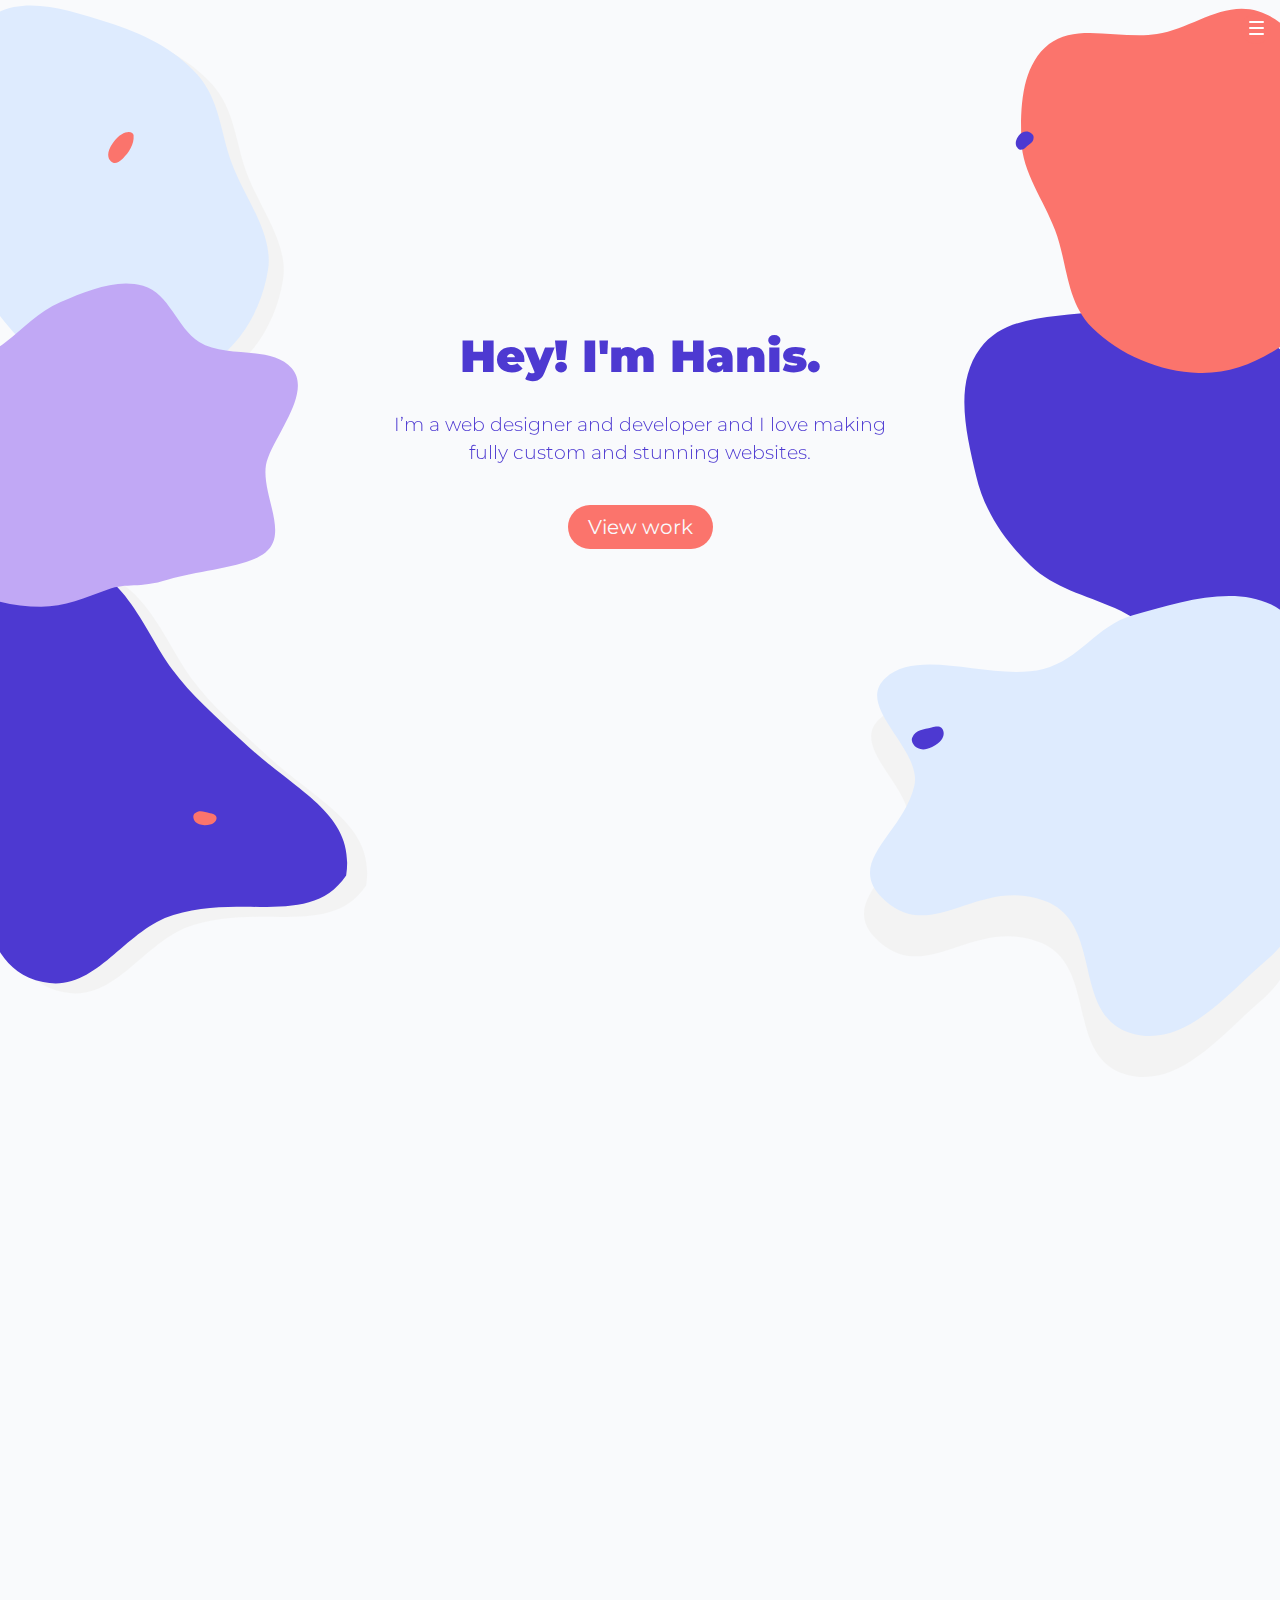
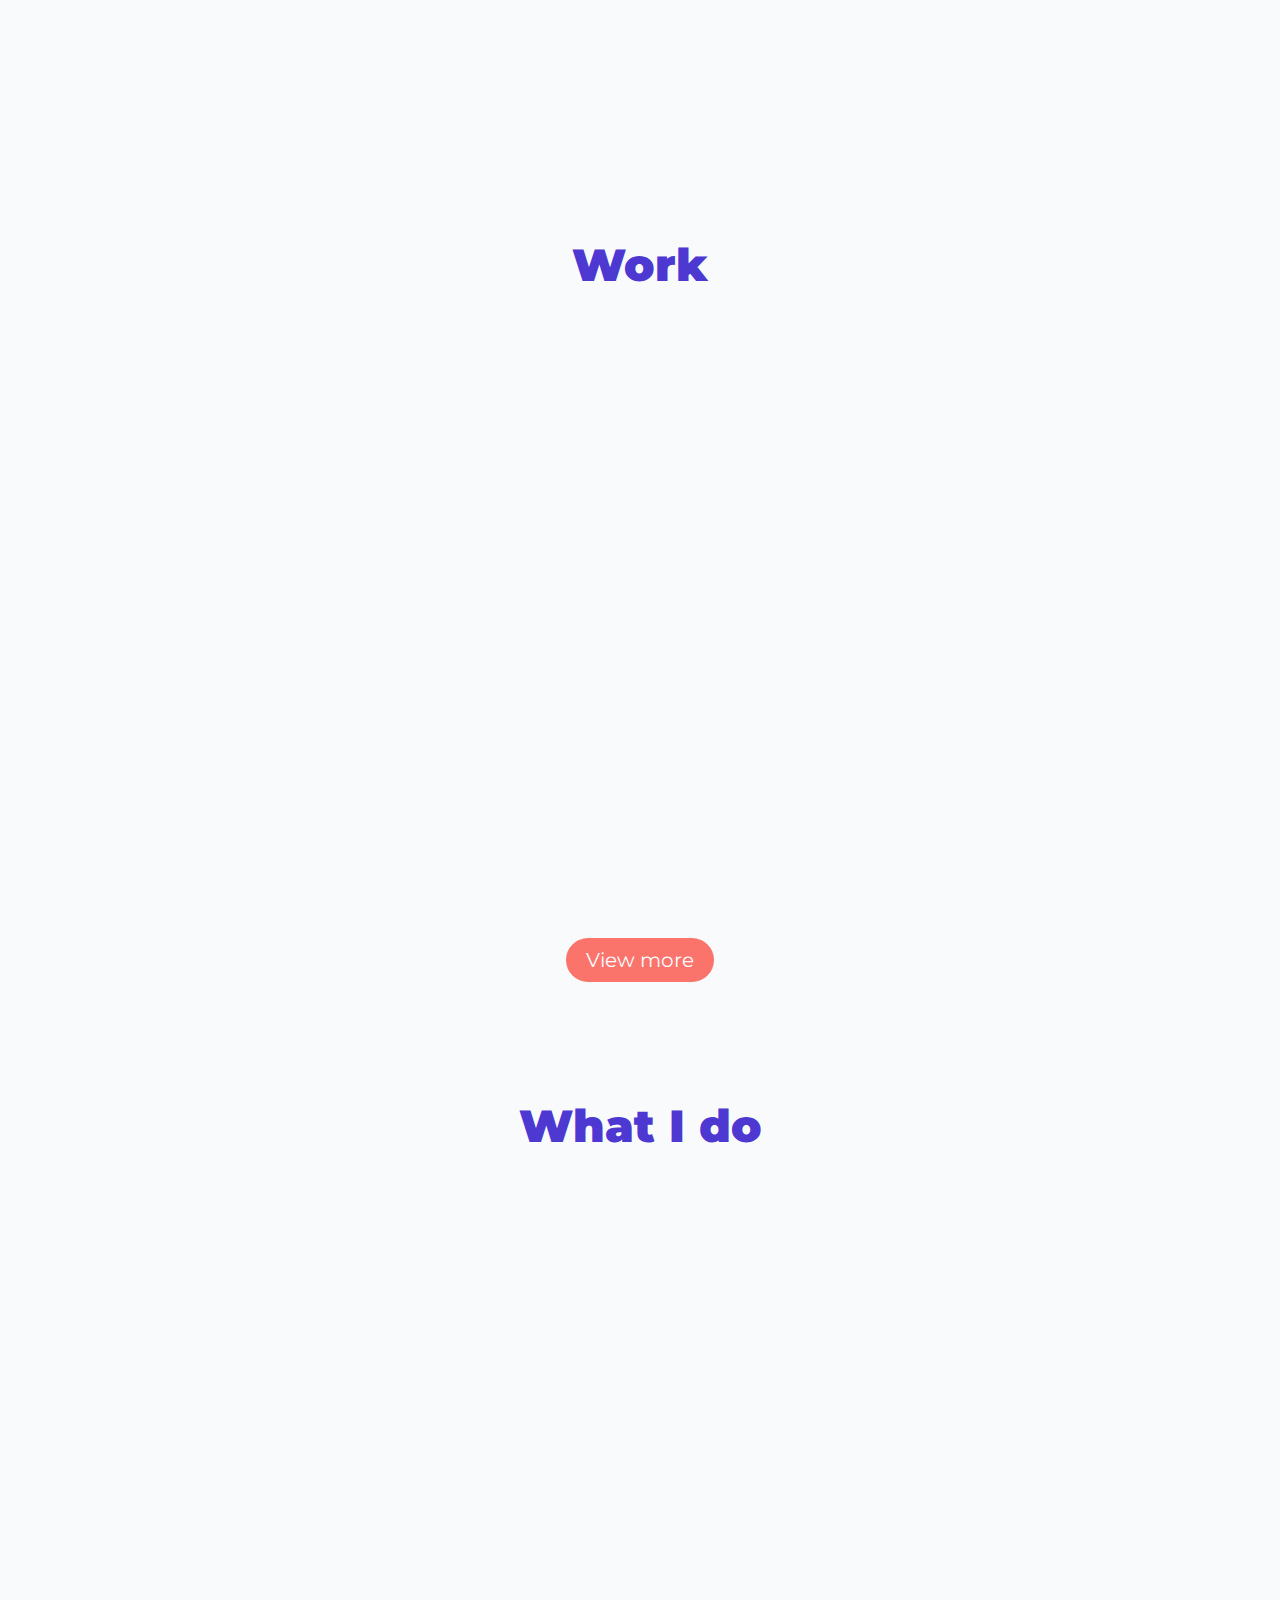
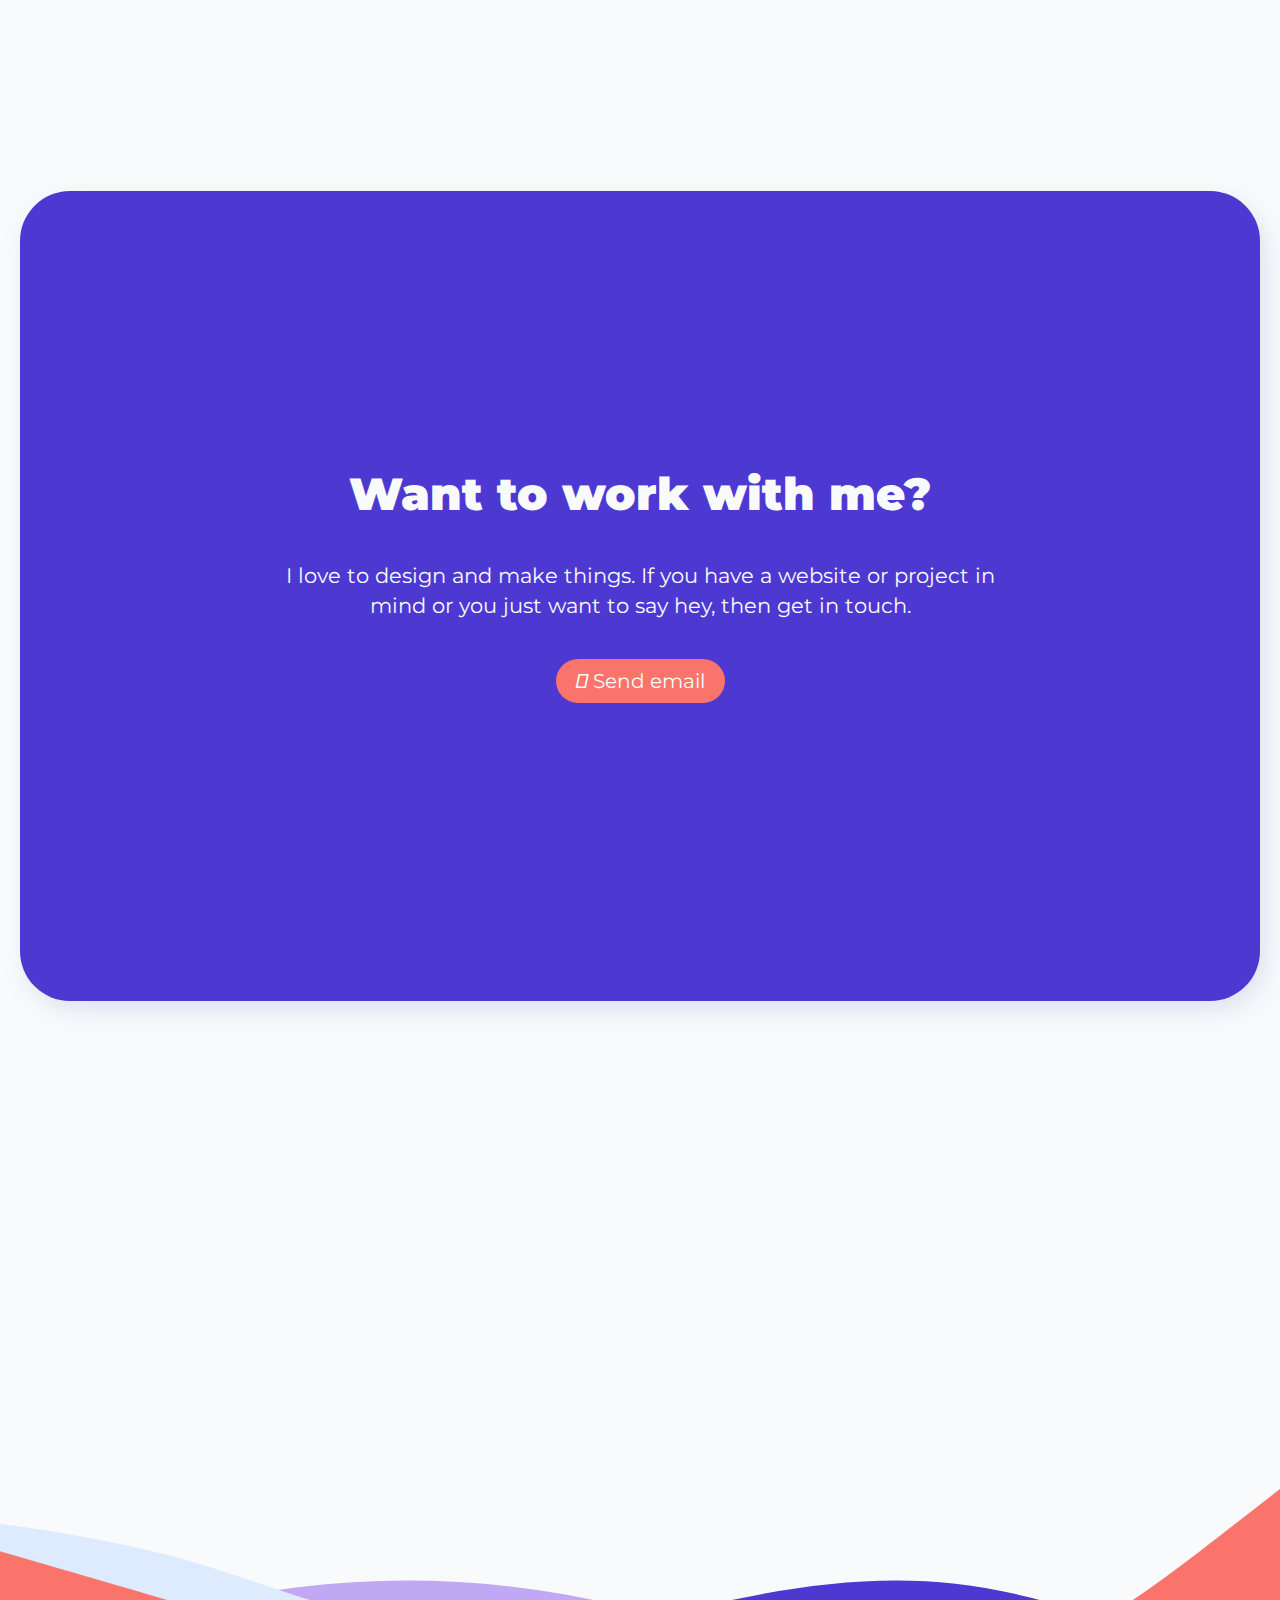
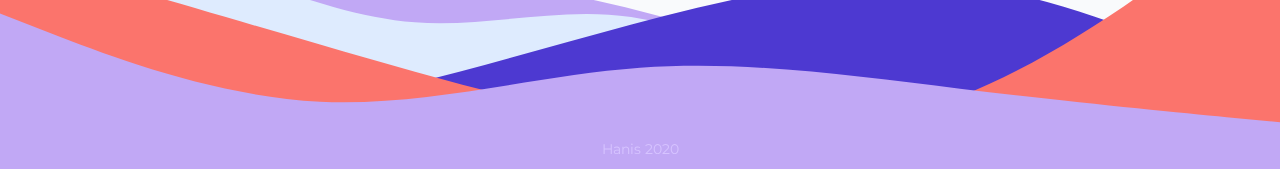
==== index.html @ 12f97862 "Adjust footer hover effects on all pages" ====
<!DOCTYPE html>
<html class="no-js" lang="en">
  <head>
    <meta charset="utf-8" />
    <title>Hanis</title>
    <meta
      name="description"
      content="Portfolio of Hanis Noor, a front-end web designer and developer"
    />
    <meta name="viewport" content="width=device-width, initial-scale=1" />

    <link rel="manifest" href="site.webmanifest" />
    <link rel="apple-touch-icon" href="icon.png" />

    <link rel="stylesheet" href="css/normalize.css" />
    <link rel="stylesheet" href="css/main.css" />
    <link href="https://unpkg.com/aos@2.3.1/dist/aos.css" rel="stylesheet" />

    <!-- Icon library to show a hamburger menu on small screens -->
    <link
      rel="stylesheet"
      href="https://cdnjs.cloudflare.com/ajax/libs/font-awesome/4.7.0/css/font-awesome.min.css"
    />

    <!-- Google Fonts -->
    <link
      href="https://fonts.googleapis.com/css2?family=Montserrat:wght@300;400;700;900&display=swap"
      rel="stylesheet"
    />

    <!--Fontawesome kits-->
    <script
      src="https://kit.fontawesome.com/4e12b69c63.js"
      crossorigin="anonymous"
    ></script>

    <meta name="theme-color" content="#fafafa" />
  </head>

  <body>
    <!--[if IE]>
      <p class="browserupgrade">
        You are using an <strong>outdated</strong> browser. Please
        <a href="https://browsehappy.com/">upgrade your browser</a> to improve
        your experience and security.
      </p>
    <![endif]-->

    <!-- HEADER - NAVIGATION -->
    <header>
      <div id="menu-container">
        <div id="menu-toggle">
          <div>
            <span id="menu-span"></span>
            <span id="menu-span"></span>
            <span id="menu-span"></span>
          </div>
        </div>
        <nav id="menu-content">
          <ul>
            <li><a href="about/">About</a></li>
            <li><a href="work/">Work</a></li>
            <li><a href="contact/">Contact</a></li>
          </ul>
        </nav>
        <div id="menu-bg"></div>
      </div>
    </header>

    <!-- MAIN - HOMEPAGE -->
    <main>
      <!-- HERO -->
      <section class="hero">
        <div class="content-wrapper">
          <h1 data-aos="fade-in" data-aos-duration="600">Hey! I'm Hanis.</h1>
          <h2 data-aos="fade-in" data-aos-delay="700" data-aos-duration="600">
            I’m a web designer and developer and I love making fully custom and
            stunning websites.
          </h2>
          <div class="button-container">
            <a
              href="#work-section"
              class="button"
              data-aos="zoom-in"
              data-aos-delay="1400"
              data-aos-duration="600"
              >View work</a
            >
          </div>
        </div>
      </section>
      <!-- SVG START -->
      <div class="parallaxfx">
        <!-- left svg -->
        <img src="img/left-top.svg" alt="" class="svg-lt" />
        <img src="img/left-bottom.svg" alt="" class="svg-lb" />
        <img src="img/left-mid.svg" alt="" class="svg-lm" />
        <!--right svg -->
        <img src="img/right-mid.svg" alt="" class="svg-rm" />
        <img src="img/right-top.svg" alt="" class="svg-rt" />
        <img src="img/right-bottom.svg" alt="" class="svg-rb" />
        <!--speck svg -->
        <img src="img/e6.svg" alt="" class="svg-e6" />
        <img src="img/e7.svg" alt="" class="svg-e7" />
        <img src="img/e9.svg" alt="" class="svg-e9" />
        <img src="img/e10.svg" alt="" class="svg-e10" />
      </div>
      <!-- SVG ENDS -->
      <!-- INITIAL CALL TO ACTION -->
      <section class="initial-call-to-action">
        <div class="wrapper-container">
          <div class="content-wrapper">
            <h2 data-aos="fade-in" data-aos-duration="700">
              A beautiful website engages a visitor and turns them into
              customers.
            </h2>
            <div
              class="cta-highlight"
              data-aos="fade-in"
              data-aos-duration="500"
              data-aos-delay="800"
            >
              <h2>
                I can build one for you.
              </h2>
            </div>
            <h2
              data-aos="fade-in"
              data-aos-duration="800"
              data-aos-delay="1800"
            >
              Continue scrolling to see what I can do.
            </h2>
          </div>
        </div>
      </section>
      <!-- WORK -->
      <section class="work" id="work-section">
        <div class="wrapper-container">
          <h1>Work</h1>
          <div class="content-wrapper">
            <a href="work/nexus-overview.html">
              <article>
                <img
                  src="img/nexus-preview.png"
                  alt="desc"
                  data-aos="fade-right"
                  data-aos-duration="1500"
                />
                <div
                  class="work-text"
                  data-aos="fade-in"
                  data-aos-duration="1500"
                >
                  <h3>Nexus</h3>
                  <span>HTML</span>
                  <span>CSS</span>
                  <p>
                    Nexus is a fictional space travel website that is coded with
                    HTML and CSS. It is fully responsive across mobile, tablet
                    and desktop devices.
                  </p>
                </div>
              </article>
            </a>
            <a href="work/rogue-pickings-overview.html">
              <article id="article-b" data-aos-delay="300">
                <img
                  src="img/rogue-pickings-preview.png"
                  alt="desc"
                  data-aos="fade-left"
                  data-aos-duration="1500"
                />
                <div
                  class="work-text"
                  data-aos="fade-in"
                  data-aos-duration="1500"
                >
                  <h3>Rogue Pickings</h3>
                  <span>HTML</span>
                  <span>CSS</span>
                  <p>
                    Rogue Pickings is a website for an imaginary food truck
                    company. It features a responsive one-page website coded
                    using HTML and CSS.
                  </p>
                </div>
              </article>
            </a>
            <a href="work/jubilee-austen-overview.html">
              <article data-aos-delay="500">
                <img
                  src="img/jubilee-austen-preview.png"
                  alt="desc"
                  data-aos="fade-right"
                  data-aos-duration="1500"
                />
                <div
                  class="work-text"
                  data-aos="fade-in"
                  data-aos-duration="1500"
                >
                  <h3>Jubilee Austen</h3>
                  <span>HTML</span>
                  <span>CSS</span>
                  <p>
                    Jubilee Austen is a portfolio for a fictional web developer.
                    HTML and CSS was used to create a static website.
                  </p>
                </div>
              </article>
            </a>
            <div class="button-container">
              <a href="work/" class="button">View more</a>
            </div>
          </div>
        </div>
      </section>

      <!-- WHAT I DO -->
      <section class="skills">
        <div class="wrapper-container">
          <h1>What I do</h1>
          <div class="content-wrapper">
            <article data-aos="fade-up" data-aos-duration="1000">
              <i class="fas fa-code"></i>
              <div class="skills-text">
                <h4>Code</h4>
                <p>
                  Whether building from ground-up or refreshing existing pages,
                  I can help write code that is lean and clean for you -
                  optimized for mobile-responsiveness, fast loading and ease of
                  use.
                </p>
              </div>
            </article>

            <article
              data-aos="fade-up"
              data-aos-anchor-placement="center-bottom"
              data-aos-duration="1500"
              data-aos-delay="200"
            >
              <i class="fas fa-paint-brush"></i>
              <div class="skills-text">
                <h4>Design</h4>
                <p>
                  I value stylish and modern designs, with focus on cohesive
                  blends of typography and content to convey the message that
                  you want to send.
                </p>
              </div>
            </article>

            <article
              data-aos="fade-up"
              data-aos-anchor-placement="center-bottom"
              data-aos-duration="1500"
              data-aos-delay="400"
            >
              <i class="fas fa-tools"></i>
              <div class="skills-text">
                <h4>Support</h4>
                <p>
                  I can also take care of the technical needs of your website,
                  be it updates, troubleshooting and maintenance, leaving you
                  time to do what you love.
                </p>
              </div>
            </article>
          </div>
        </div>
      </section>

      <!-- CALL TO ACTION-->
      <section class="call-to-action">
        <div class="rounded-square-container">
          <div class="content-wrapper">
            <h1>Want to work with me?</h1>
            <p>
              I love to design and make things. If you have a website or project
              in mind or you just want to say hey, then get in touch.
            </p>
            <div class="button-container">
              <a href="mailto:hanisno@outlook.com" class="button"
                ><i class="fas fa-envelope"></i> Send email</a
              >
            </div>
          </div>
        </div>
      </section>
    </main>

    <!-- FOOTER -->
    <footer>
      <div class="wrapper-container">
        <div class="footer-content">
          <!-- SOCIAL -->
          <div
            class="social"
            data-aos="fade-up"
            data-aos-duration="500"
            data-aos-once="true"
          >
            <div class="social-icons">
              <a href="https://twitter.com/hanisno" target="_blank">
                <p><i class="fab fa-twitter"></i></p>
              </a>
              <a href="https://github.com/hanisno" target="_blank">
                <p><i class="fab fa-github"></i></p>
              </a>
              <a href="https://www.linkedin.com/in/hanisno/" target="_blank">
                <p><i class="fab fa-linkedin-in"></i></p>
              </a>
            </div>
            <!--social icons div ends -->
          </div>
          <!-- NAVIGATION -->
          <nav
            class="footer-navigation"
            data-aos="fade-up"
            data-aos-duration="500"
            data-aos-delay="500"
            data-aos-once="true"
          >
            <ul>
              <li><a href="about/">About</a></li>
              <li><a href="work/">Work</a></li>
              <li><a href="contact/">Contact</a></li>
            </ul>
          </nav>
          <!-- nav div ends -->
        </div>
        <!-- footer content div ends -->
      </div>
      <!-- content wrapper div ends -->
    </footer>

    <!-- LASTLY -->
    <div
      class="lastly"
      data-aos="slide-up"
      data-aos-duration="1200"
      data-aos-once="true"
    >
      <p><a href="/">Hanis</a> 2020</p>
      <img src="img/waves-footer.svg" alt="" />
    </div>

    <!-- SCRIPTS -->
    <script src="js/vendor/modernizr-3.8.0.min.js"></script>
    <script src="https://unpkg.com/aos@2.3.1/dist/aos.js"></script>
    <script>
      AOS.init();
    </script>
    <script
      src="https://code.jquery.com/jquery-3.4.1.min.js"
      integrity="sha256-CSXorXvZcTkaix6Yvo6HppcZGetbYMGWSFlBw8HfCJo="
      crossorigin="anonymous"
    ></script>
    <script>
      window.jQuery ||
        document.write(
          '<script src="js/vendor/jquery-3.4.1.min.js"><\/script>'
        );
    </script>
    <script src="js/main.js"></script>
    <script src="js/plugins.js"></script>
  </body>
</html>
---- css/main.css ----
/*! HTML5 Boilerplate v7.3.0 | MIT License | https://html5boilerplate.com/ */

/* main.css 2.0.0 | MIT License | https://github.com/h5bp/main.css#readme */
/*
 * What follows is the result of much research on cross-browser styling.
 * Credit left inline and big thanks to Nicolas Gallagher, Jonathan Neal,
 * Kroc Camen, and the H5BP dev community and team.
 */

/*
 * Remove text-shadow in selection highlight:
 * https://twitter.com/miketaylr/status/12228805301
 *
 * Vendor-prefixed and regular ::selection selectors cannot be combined:
 * https://stackoverflow.com/a/16982510/7133471
 *
 * Customize the background color to match your design.
 */

::-moz-selection {
  background: #deebfe;
  text-shadow: none;
}

::selection {
  background: #deebfe;
  text-shadow: none;
}

/*
 * A better looking default horizontal rule
 */

hr {
  display: block;
  height: 1px;
  border: 0;
  border-top: 1px solid #ccc;
  margin: 1em 0;
  padding: 0;
}

/*
 * Remove the gap between audio, canvas, iframes,
 * images, videos and the bottom of their containers:
 * https://github.com/h5bp/html5-boilerplate/issues/440
 */

audio,
canvas,
iframe,
img,
svg,
video {
  vertical-align: middle;
}

/*
 * Remove default fieldset styles.
 */

fieldset {
  border: 0;
  margin: 0;
  padding: 0;
}

/*
 * Allow only vertical resizing of textareas.
 */

textarea {
  resize: vertical;
}

/* ==========================================================================
   Browser Upgrade Prompt
   ========================================================================== */

.browserupgrade {
  margin: 0.2em 0;
  background: #ccc;
  color: #000;
  padding: 0.2em 0;
}

/* ==========================================================================
   													DEFAULT/MOBILE STYLES
   ========================================================================== */
/* === General Styles === */
html {
  font-size: 14px;
  margin: 0 auto;
}

body {
  font-family: "Montserrat", sans-serif;
  font-size: 1em;
  background-color: #f9fafc;
  color: #4d39d1;
  width: 100%;
  margin: 0 auto;
  padding: 0;
}

main {
  display: block;
  overflow: hidden;
  position: relative;
}

a {
  text-decoration: none;
  color: #4d39d1;
  transition: all 0.3s;
}

p {
  font-size: 1em;
  font-weight: 400;
  line-height: 1.4em;
  transition: all 0.3s;
}

h1 {
  font-size: 2.5em;
  font-weight: 900;
  margin: 0 auto;
  padding: 0 0 10px 0;
}

h2 {
  font-size: 1.333em;
  font-weight: 300;
  margin: 0 auto;
  padding: 0;
  line-height: 1.5em;
}

h3 {
  font-size: 1.5em;
  font-weight: 700;
  margin: 0.7em auto;
  padding: 0;
}

h4 {
  font-size: 1.4em;
  font-weight: 700;
  margin: 0.7em auto;
  padding: 0;
}

section {
  margin: 60px auto;
}

img {
  width: 100%;
  height: auto;
}

.button {
  background-color: #fb746c;
  border-radius: 50px;
  text-align: center;
  text-decoration: none;
  font-size: 1.4em;
  font-weight: 400;
  color: #f9fafc;
  padding: 10px 20px;
  /*line-height: 65px;*/
}

.rounded-square-container {
  display: flex;
  justify-content: center;
  align-items: center;
  text-align: center;
  min-height: 90vh;
  margin: 0 auto;
  border-radius: 50px;
  box-shadow: 6px 9px 23px 0px rgba(117, 138, 180, 0.2);
  -webkit-box-shadow: 6px 9px 23px 0px rgba(117, 138, 180, 0.2);
  -moz-box-shadow: 6px 9px 23px 0px rgba(117, 138, 180, 0.2);
}
/* === AOS Custom Animaton ==*/

[data-aos="my-easing"] {
  transform: translateX(-100%);
  transition: all 0.5s;
  transition-timing-function: cubic-bezier(0.2, 3, 0.4, 2);
  transition-property: transform;
}
[data-aos="my-easing"].aos-animate {
  transform: translateX(0);
}
/* === Header - Footer === */
/* Menu */
#menu-content {
  visibility: hidden;
  position: fixed;
  display: flex;
  justify-content: center;
  align-items: center;
  color: #fff;
  top: 0;
  right: 0;
  text-align: center;
  font-size: 2.3em;
  font-weight: 700;
  text-transform: uppercase;
}

.open #menu-content {
  top: 97px;
  width: 100%;
  visibility: visible;
  z-index: 1001;
}

#menu-content ul {
  padding: 0;
}

#menu-content ul li a {
  color: #fff;
}

#menu-content ul li {
  opacity: 0;
  transform: translateX(50px);
  overflow: hidden;
}

.open #menu-content ul li {
  opacity: 1;
  transform: translateX(0);
  transition: all 0.5s;
  transition-timing-function: cubic-bezier(0.2, 3, 0.4, 1);
  transition-delay: 0.27s;
}

.open #menu-content ul li:nth-child(2) {
  transition-delay: 0.37s;
}

.open #menu-content ul li:nth-child(3) {
  transition-delay: 0.47s;
}

.open #menu-content ul li:nth-child(4) {
  transition-delay: 0.57s;
}

#menu-bg {
  content: "";
  height: 30px;
  width: 30px;
  border-radius: 50%;
  background-color: #fb746c;
  position: fixed;
  top: 14px;
  right: 9px;
  -webkit-transition: all 0.3s ease-out;
  transition: all 0.3s ease-out;
  -webkit-transform: scale(1);
  transform: scale(1);
  overflow: hidden;
  z-index: 1000;
}

.open #menu-bg {
  transform: scale(50, 35);
  transition: all 1s ease-out;
}

#menu-toggle {
  display: block;
  position: fixed;
  right: 16.5px;
  top: 19px;
  width: 15px;
  height: 20px;
  cursor: pointer;
  z-index: 1002;
  -webkit-tap-highlight-color: rgba(0, 0, 0, 0);
}

#menu-toggle div {
  position: relative;
  display: flex;
  flex-direction: column;
}

#menu-span {
  height: 2px;
  width: 100%;
  padding: 0;
  background: #fff;
  zoom: 1;
  -webkit-transition: 0.35s ease-in-out;
  transition: 0.35s ease-in-out;
  margin: 2px 0;
  line-height: unset;
}

#menu-span :nth-child(1) {
  top: 0;
}

#menu-span :nth-child(2) {
  top: 8px;
}
#menu-span :nth-child(3) {
  top: 16px;
}

.open #menu-span:nth-child(1) {
  transform: translateY(8px) rotate(135deg) scaleX(1.5);
  height: 4px;
}

.open #menu-span:nth-child(2) {
  width: 0;
}

.open #menu-span:nth-child(3) {
  transform: translateY(-6px) rotate(45deg) scaleX(1.5);
  height: 4px;
}

/*Nav menu links*/
ul {
  list-style: none;
  padding: 0.5em 0 0 0;
  margin: 0 auto;
  text-align: center;
}

ul li {
  padding: 18px;
}

ul li a {
  text-decoration: none;
  text-align: center;
  color: #4d39d1;
}

/*Footer*/
footer {
  display: flex;
  justify-content: center;
  align-items: center;
  flex-flow: column wrap;
}

.social {
  display: flex;
  flex-flow: row nowrap;
  justify-content: space-around;
  margin-top: 0.5em;
}

.social-icons {
  display: flex;
}

.social-icons p {
  display: flex;
  justify-content: center;
  align-items: center;
  background-color: #deebfe;
  border-radius: 50%;
  width: 40px;
  height: 40px;
}

.social-icons a {
  color: #4d39d1;
  margin: 0 1em 1em 1em;
}

/* === Lastly === */
.lastly {
  position: relative;
}

.lastly p {
  position: absolute;
  text-align: center;
  width: 100%;
  bottom: -5px;
  color: #d6c3ff;
}

.lastly a {
  color: #d6c3ff;
}

/* == SVG ==*/
.svg-lt,
.svg-lm,
.svg-lb,
.svg-rt,
.svg-rm,
.svg-rb {
  position: absolute;
  /*z-index: -10;*/
  width: 124%;
}

.svg-lt {
  left: -85vw;
  top: -8vh;
  right: auto;
  bottom: auto;
  filter: drop-shadow(15px 10px 0px #f3f3f3);
}

.svg-lm {
  left: -92vw;
  top: 18vh;
  right: auto;
  bottom: auto;
}

.svg-lb {
  left: -92vw;
  top: 44.8vh;
  right: auto;
  bottom: auto;
  filter: drop-shadow(20px 10px 0px #f3f3f3);
}

.svg-rt {
  left: auto;
  top: 2vh;
  right: -86vw;
  bottom: auto;
}

.svg-rm {
  left: auto;
  top: 28.3vh;
  right: -98vw;
  bottom: auto;
}

.svg-rb {
  left: auto;
  top: 55vh;
  right: -102.5vw;
  bottom: auto;
  filter: drop-shadow(-6px 41px 0px #f3f3f3);
}

.svg-e6,
.svg-e7,
.svg-e9,
.svg-e10,
.svg-waves {
  position: absolute;
  /*z-index: -9;*/
}

.svg-e6 {
  left: 2vw;
  top: 13vh;
  right: auto;
  bottom: auto;
  max-width: 3%;
}

.svg-e7 {
  right: 10vw;
  top: 70.8vh;
  left: auto;
  bottom: auto;
  max-width: 3%;
}

.svg-e9 {
  left: 15%;
  top: 81vh;
  right: auto;
  bottom: auto;
  max-width: 2%;
}

.svg-e10 {
  right: 7vw;
  top: 20vh;
  left: auto;
  bottom: auto;
  max-width: 2%;
}

/* === Hero === */
.hero {
  display: flex;
  justify-content: center;
  flex-flow: column wrap;
  align-items: center;
  text-align: center;
  min-height: 100vh;
  overflow: hidden;
  position: relative;
  padding: 0 10%;
  margin: 0 auto;
  background: url(../img/bg-topography.svg) repeat center;
}

.hero .content-wrapper {
  z-index: 1;
}

.hero h2 {
  padding: 1em 0;
}
/* === Initial Call To Action === */
.initial-call-to-action {
  display: flex;
  justify-content: center;
  align-items: center;
  text-align: center;
  height: 80vh;
  overflow: hidden;
  padding: 80px 0 20px 0;
}

.initial-call-to-action .content-wrapper {
  background-color: #f9fafc;
  border-radius: 50px;
  padding: 40px 30px;
}

.cta-highlight {
  background-color: #deebfe;
  display: inline-block;
  margin: 1.5em 0;
  padding: 6px 20px;
  border-radius: 50px;
}

.cta-highlight h2 {
  font-weight: 700;
}

/* === Work === */
.work {
  /*display: flex;
  justify-content: center;
  align-items: center;*/
  text-align: center;
  min-height: 50vh;
}

article {
  border-radius: 30px;
  padding: 40px 20px 10px 20px;
}

span {
  background-color: #deebfe;
  border-radius: 50px;
  text-transform: uppercase;
  padding: 6px 20px;
  margin: 0 auto;
  line-height: 2.5em;
}

/* === Skills === */
.skills {
  display: flex;
  justify-content: center;
  align-items: center;
  min-height: 50vh;
  text-align: center;
  padding: 70px 0;
}

.skills .content-wrapper {
  padding-top: 40px;
}

.skills article {
  background-color: #ffffff;
  padding: 40px 30px;
  margin: 40px;
  max-width: 300px;
  box-shadow: 6px 9px 23px 0px rgba(117, 138, 180, 0.1);
  -webkit-box-shadow: 6px 9px 23px 0px rgba(117, 138, 180, 0.1);
  -moz-box-shadow: 6px 9px 23px 0px rgba(117, 138, 180, 0.1);
}

.skills article i {
  font-size: 6em;
  padding: 10px;
}

.skills-text {
  padding-top: 15px;
}

/* === Call to action === */
.call-to-action {
  padding: 0 20px;
}

.call-to-action .rounded-square-container {
  background-color: #4d39d1;
  color: #f9fafc;
}

.call-to-action .content-wrapper {
  padding: 0 45px;
}

.call-to-action p {
  font-size: 1.2em;
  padding-bottom: 20px;
}

.call-to-action a {
  color: ;
  text-decoration: none;
}

.call-to-action h1 {
  padding-bottom: 20px;
}

/* === About === */
.about {
  padding: 0 20px;
}

.about .rounded-square-container,
.contact .rounded-square-container {
  min-height: 1vh;
  padding: 50px 30px;
  background-color: #ffffff;
  color: #4d39d1;
}

.about-text {
  text-align: left;
  padding: 1em 0;
}

.about-text a {
  font-weight: 700;
}

.about img {
  border-radius: 30px;
}

.image-container,
.work-overview img {
  overflow: hidden;
  display: flex;
  justify-content: center;
  align-items: center;
}

/* === Contact === */
.contact {
  padding: 0 20px;
  min-height: 100vh;
  display: flex;
  align-items: center;
  justify-content: center;
  margin: 0 auto;
}

.contact .content-wrapper {
  display: flex;
  flex-flow: column;
}

.info-sub {
  margin: 1em 0 0 0;
}

.contact a {
  font-size: 1.2em;
}

/* === Work overview === */
.work-overview {
  padding: 0 20px;
  text-align: center;
}

.work-overview img {
  /*width: 80%;*/
  max-width: 83vh;
  margin: 0 auto;
}

.button-container {
  margin: 30px 0;
  transition: all 0.5s;
  transition-timing-function: cubic-bezier(0.2, 3, 0.4, 1);
}

.work-overview-text {
  /*max-width: 90%;*/
  background-color: #ffffff;
  border-radius: 50px;
  padding: 30px;
  margin: 30px auto;
  box-shadow: 6px 9px 23px 0px rgba(117, 138, 180, 0.2);
  -webkit-box-shadow: 6px 9px 23px 0px rgba(117, 138, 180, 0.2);
  -moz-box-shadow: 6px 9px 23px 0px rgba(117, 138, 180, 0.2);
}

.work-overview p {
  padding: 0 22px;
}

#button-full-width {
  display: block;
  width: 80%;
  line-height: 0;
  font-size: 1.3em;
  font-weight: 700;
  margin: 0 auto;
  padding: 20px;
}

.pagination {
  display: flex;
  flex-flow: row nowrap;
  justify-content: space-between;
  align-items: stretch;
  padding: 0 4%;
}

.pagination > .button {
  background-color: #deebfe;
  color: #4d39d1;
  text-transform: uppercase;
  font-size: 1em;
}

/* === Work overview image slides === */
.image-slides-buttons {
  margin-top: 18px;
}

.image-slides-buttons > .next,
.image-slides-buttons > .prev {
  background-color: #deebfe;
  border-radius: 50px;
  font-size: 1em;
  font-weight: 400;
  color: #4d39d1;
  padding: 9px 15px;
  margin: 0 10px;
}

.image-slides-inner img {
  display: none;
}

.image-slides-inner img.active {
  display: inline-block;
}
/* ==========================================================================
   Helper classes
   ========================================================================== */

/*
 * Hide visually and from screen readers
 */

.hidden {
  display: none !important;
}

/*
* Hide only visually, but have it available for screen readers:
* https://snook.ca/archives/html_and_css/hiding-content-for-accessibility
*
* 1. For long content, line feeds are not interpreted as spaces and small width
*    causes content to wrap 1 word per line:
*    https://medium.com/@jessebeach/beware-smushed-off-screen-accessible-text-5952a4c2cbfe
*/

.sr-only {
  border: 0;
  clip: rect(0, 0, 0, 0);
  height: 1px;
  margin: -1px;
  overflow: hidden;
  padding: 0;
  position: absolute;
  white-space: nowrap;
  width: 1px;
  /* 1 */
}

/*
* Extends the .sr-only class to allow the element
* to be focusable when navigated to via the keyboard:
* https://www.drupal.org/node/897638
*/

.sr-only.focusable:active,
.sr-only.focusable:focus {
  clip: auto;
  height: auto;
  margin: 0;
  overflow: visible;
  position: static;
  white-space: inherit;
  width: auto;
}

/*
* Hide visually and from screen readers, but maintain layout
*/

.invisible {
  visibility: hidden;
}

/*
* Clearfix: contain floats
*
* For modern browsers
* 1. The space content is one way to avoid an Opera bug when the
*    `contenteditable` attribute is included anywhere else in the document.
*    Otherwise it causes space to appear at the top and bottom of elements
*    that receive the `clearfix` class.
* 2. The use of `table` rather than `block` is only necessary if using
*    `:before` to contain the top-margins of child elements.
*/

.clearfix:before,
.clearfix:after {
  content: " ";
  /* 1 */
  display: table;
  /* 2 */
}

.clearfix:after {
  clear: both;
}

/* ==========================================================================
   Media Queries for Responsive Design.
   These override the primary ('mobile first') styles.
   ========================================================================== */
/* ==========================================================================
	   														TABLET STYLES
========================================================================== */
@media only screen and (min-width: 600px) {
  h1 {
    font-size: 3.2em;
  }

  /*------------------ svg stuff*/
  .hero {
    padding: 0 30%;
  }

  .hero .content-wrapper {
    position: relative;
    overflow: hidden;
  }

  /*-------------------------hover stuff*/
  /*-------------------------geenral link hover stuff*/
  .footer-navigation a:hover,
  .contact > .rounded-square-container > .content-wrapper .info-sub > a:hover,
  .lastly a:hover {
    color: #fb746c;
  }

  .call-to-action a:hover {
    color: #deebfe;
  }

  /*------------------------- button hover stuff*/
  .button-container:hover {
    transform: scale(1.05, 1.05);
  }

  .button:hover {
    box-shadow: 6px 6px 14px 0px rgba(216, 112, 46, 0.2);
    -webkit-box-shadow: 6px 6px 14px 0px rgba(216, 112, 46, 0.2);
    -moz-box-shadow: 6px 6px 14px 0px rgba(216, 112, 46, 0.2);
  }

  .social-icons p:hover,
  .pagination .button:hover,
  .image-slides-buttons .next:hover,
  .image-slides-buttons .prev:hover {
    background-color: #fb746c;
    color: #deebfe;
    box-shadow: 6px 6px 14px 0px rgba(216, 112, 46, 0.2);
    -webkit-box-shadow: 6px 6px 14px 0px rgba(216, 112, 46, 0.2);
    -moz-box-shadow: 6px 6px 14px 0px rgba(216, 112, 46, 0.2);
  }

  /* == Menu == */
  /*------------------------- menu text hover stuff*/
  .open #menu-content ul li {
    margin: 20px 0;
  }

  .open #menu-content ul li a:hover {
    transition-delay: 0s;
    color: #deebfe;
  }

  .open #menu-content ul li:hover {
    transform: scale(1.1, 1.1);
    transition-delay: 0s;
    color: #deebfe;
  }

  .open #menu-content ul li:nth-child(2):hover {
    transition-delay: 0s;
  }

  .open #menu-content ul li:nth-child(3):hover {
    transition-delay: 0s;
  }

  .open #menu-content ul li:nth-child(4):hover {
    transition-delay: 0s;
  }
  /*---------------------------hover stuff ends*/

  .open #menu-content {
    top: 0;
    height: 100vh;
    width: 100vw;
  }

  .open #menu-bg {
    transform: scale(150);
  }
}

@media only screen and (min-width: 767px) {
  /* === Footer === */
  footer nav ul {
    display: flex;
    flex-flow: row wrap;
  }

  /* === Work === */
  .work {
    /* max-width: 150vh;*/
    /*max-width: 2000px;*/
    margin-left: 5%;
    margin-right: 5%;
  }

  .work article,
  .skills article {
    display: flex;
    flex-flow: row nowrap;
    text-align: left;
  }

  .work article img {
    width: 100%;
    max-width: 400px;
    height: auto;
    object-fit: contain;
  }

  #article-b {
    flex-flow: row-reverse;
    text-align: right;
  }

  /* === Skill === */
  .skills article {
    max-width: 700px;
  }

  .skills-text {
    padding-top: 0;
    padding-left: 15px;
  }

  /* === Call to action === */
  .rounded-square-container {
    max-width: 150vh;
  }

  .call-to-action .content-wrapper {
    max-width: 767px;
  }

  .call-to-action p {
    font-size: 1.5em;
  }

  /* === About === */
  .about {
    min-height: 100vh;
    display: flex;
    align-items: center;
    justify-content: center;
    margin: 0 auto;
  }

  .about-text {
    max-width: 54%;
    padding: 1em 1.2em 1em 0.5em;
  }

  .about .content-wrapper {
    display: flex;
    flex-flow: row nowrap;
    justify-content: space-around;
  }

  /* === Contact === */
  .contact {
    min-height: 100vh;
    display: flex;
    align-items: center;
    justify-content: center;
    margin: 0 25%;
  }

  .contact .rounded-square-container {
    min-width: 100%;
  }

  /* === Work overview === */
  .work-overview {
    margin: 60px 6%;
  }

  #button-full-width {
    width: 50%;
  }
}
/* ==========================================================================
	   														DESKTOP STYLES
========================================================================== */

@media only screen and (min-width: 1023px) {
  /* SVG stuff ==*/
  .svg-lt,
  .svg-lm,
  .svg-lb,
  .svg-rt,
  .svg-rm,
  .svg-rb {
    max-width: 40%;
  }

  .svg-lt {
    left: -13%;
    top: -1%;
    right: auto;
    bottom: auto;
    filter: drop-shadow(15px 10px 0px #f3f3f3);
  }

  .svg-lm {
    left: -11%;
    top: 5%;
    right: auto;
    bottom: auto;
  }

  .svg-lb {
    left: -12%;
    top: 13%;
    right: auto;
    bottom: auto;
    filter: drop-shadow(20px 10px 0px #f3f3f3);
  }

  .svg-rt {
    left: auto;
    top: -1%;
    right: -13%;
    bottom: auto;
  }

  .svg-rm {
    left: auto;
    top: 5%;
    right: -10%;
    bottom: auto;
  }

  .svg-rb {
    left: auto;
    top: 14%;
    right: -8%;
    bottom: auto;
    filter: drop-shadow(-6px 41px 0px #f3f3f3);
  }

  .svg-e6,
  .svg-e7,
  .svg-e9,
  .svg-e10,
  .svg-waves {
    position: absolute;
    /*z-index: -9;*/
  }

  .svg-e6 {
    left: 8%;
    top: 3%;
    right: auto;
    bottom: auto;
    max-width: 3%;
  }

  .svg-e7 {
    right: 26%;
    top: 17%;
    left: auto;
    bottom: auto;
    max-width: 3%;
  }

  .svg-e9 {
    left: 15%;
    top: 19%;
    right: auto;
    bottom: auto;
    max-width: 2%;
  }

  .svg-e10 {
    right: 19%;
    top: 3%;
    left: auto;
    bottom: auto;
    max-width: 2%;
  }

  /* === Work === */
  .work {
    /* max-width: 150vh;*/
    /*max-width: 2000px;*/
    margin-left: 10%;
    margin-right: 10%;
  }

  /* === Skills === */
  .skills .content-wrapper {
    display: flex;
    flex-flow: row nowrap;
    justify-content: center;
  }

  .skills article {
    display: block;
    text-align: center;
    max-width: 200px;
  }

  .skills-text {
    padding-left: 0;
  }

  /* === About === */
  .about {
    max-width: 150vh;
    margin-left: 10%;
    margin-right: 10%;
  }

  .about-text a:hover {
    color: #fb746c;
  }

  /* === Work overview === */
  .work-overview {
    max-width: 120vh;
    margin-left: auto;
    margin-right: auto;
  }
}

@media only screen and (min-width: 1500px) {
  /* === About === */
  .about {
    max-width: 1500px;
    margin-left: auto;
    margin-right: auto;
  }
}

/* ==========================================================================
   Print styles.
   Inlined to avoid the additional HTTP request:
   https://www.phpied.com/delay-loading-your-print-css/
   ========================================================================== */

@media print {
  *,
  *:before,
  *:after {
    background: transparent !important;
    color: #000 !important;
    /* Black prints faster */
    box-shadow: none !important;
    text-shadow: none !important;
  }
  a,
  a:visited {
    text-decoration: underline;
  }
  a[href]:after {
    content: " (" attr(href) ")";
  }
  abbr[title]:after {
    content: " (" attr(title) ")";
  }
  /*
     * Don't show links that are fragment identifiers,
     * or use the `javascript:` pseudo protocol
     */
  a[href^="#"]:after,
  a[href^="javascript:"]:after {
    content: "";
  }
  pre {
    white-space: pre-wrap !important;
  }
  pre,
  blockquote {
    border: 1px solid #999;
    page-break-inside: avoid;
  }
  /*
     * Printing Tables:
     * https://web.archive.org/web/20180815150934/http://css-discuss.incutio.com/wiki/Printing_Tables
     */
  thead {
    display: table-header-group;
  }
  tr,
  img {
    page-break-inside: avoid;
  }
  p,
  h2,
  h3 {
    orphans: 3;
    widows: 3;
  }
  h2,
  h3 {
    page-break-after: avoid;
  }
}
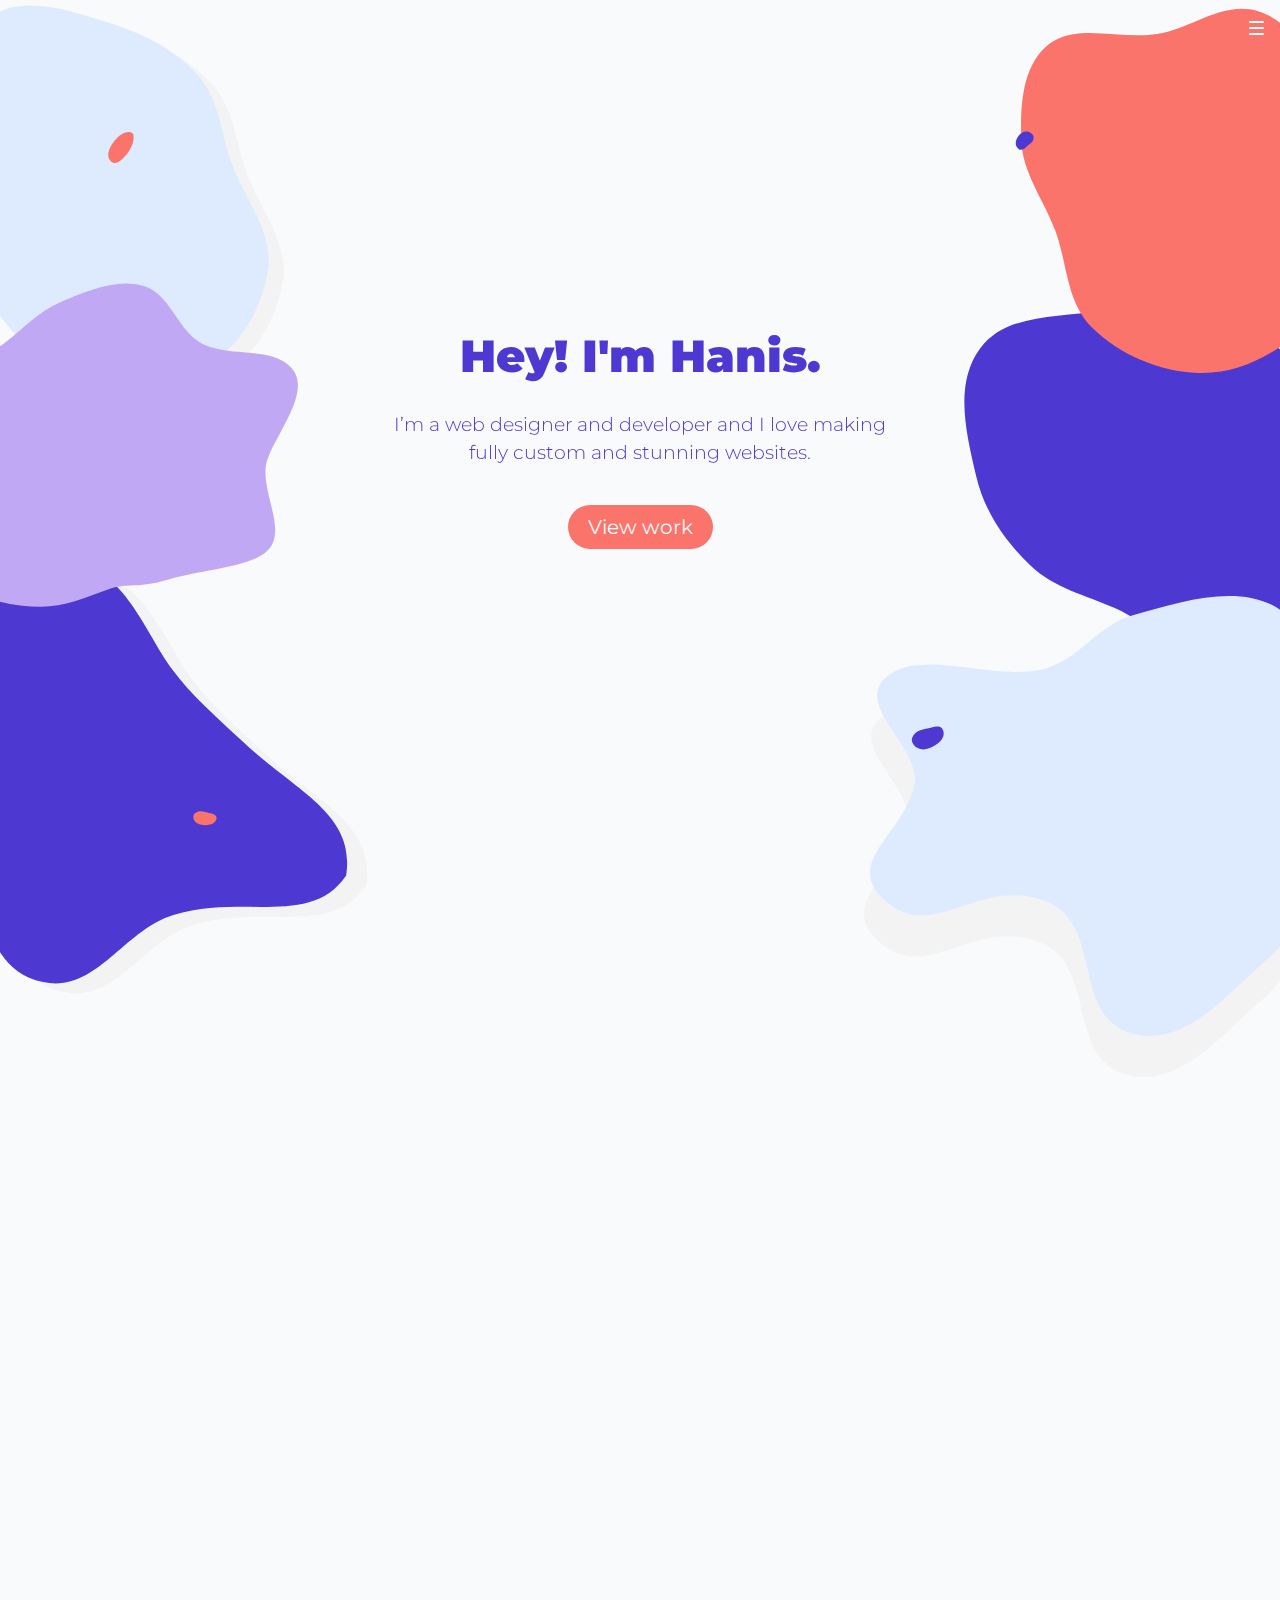
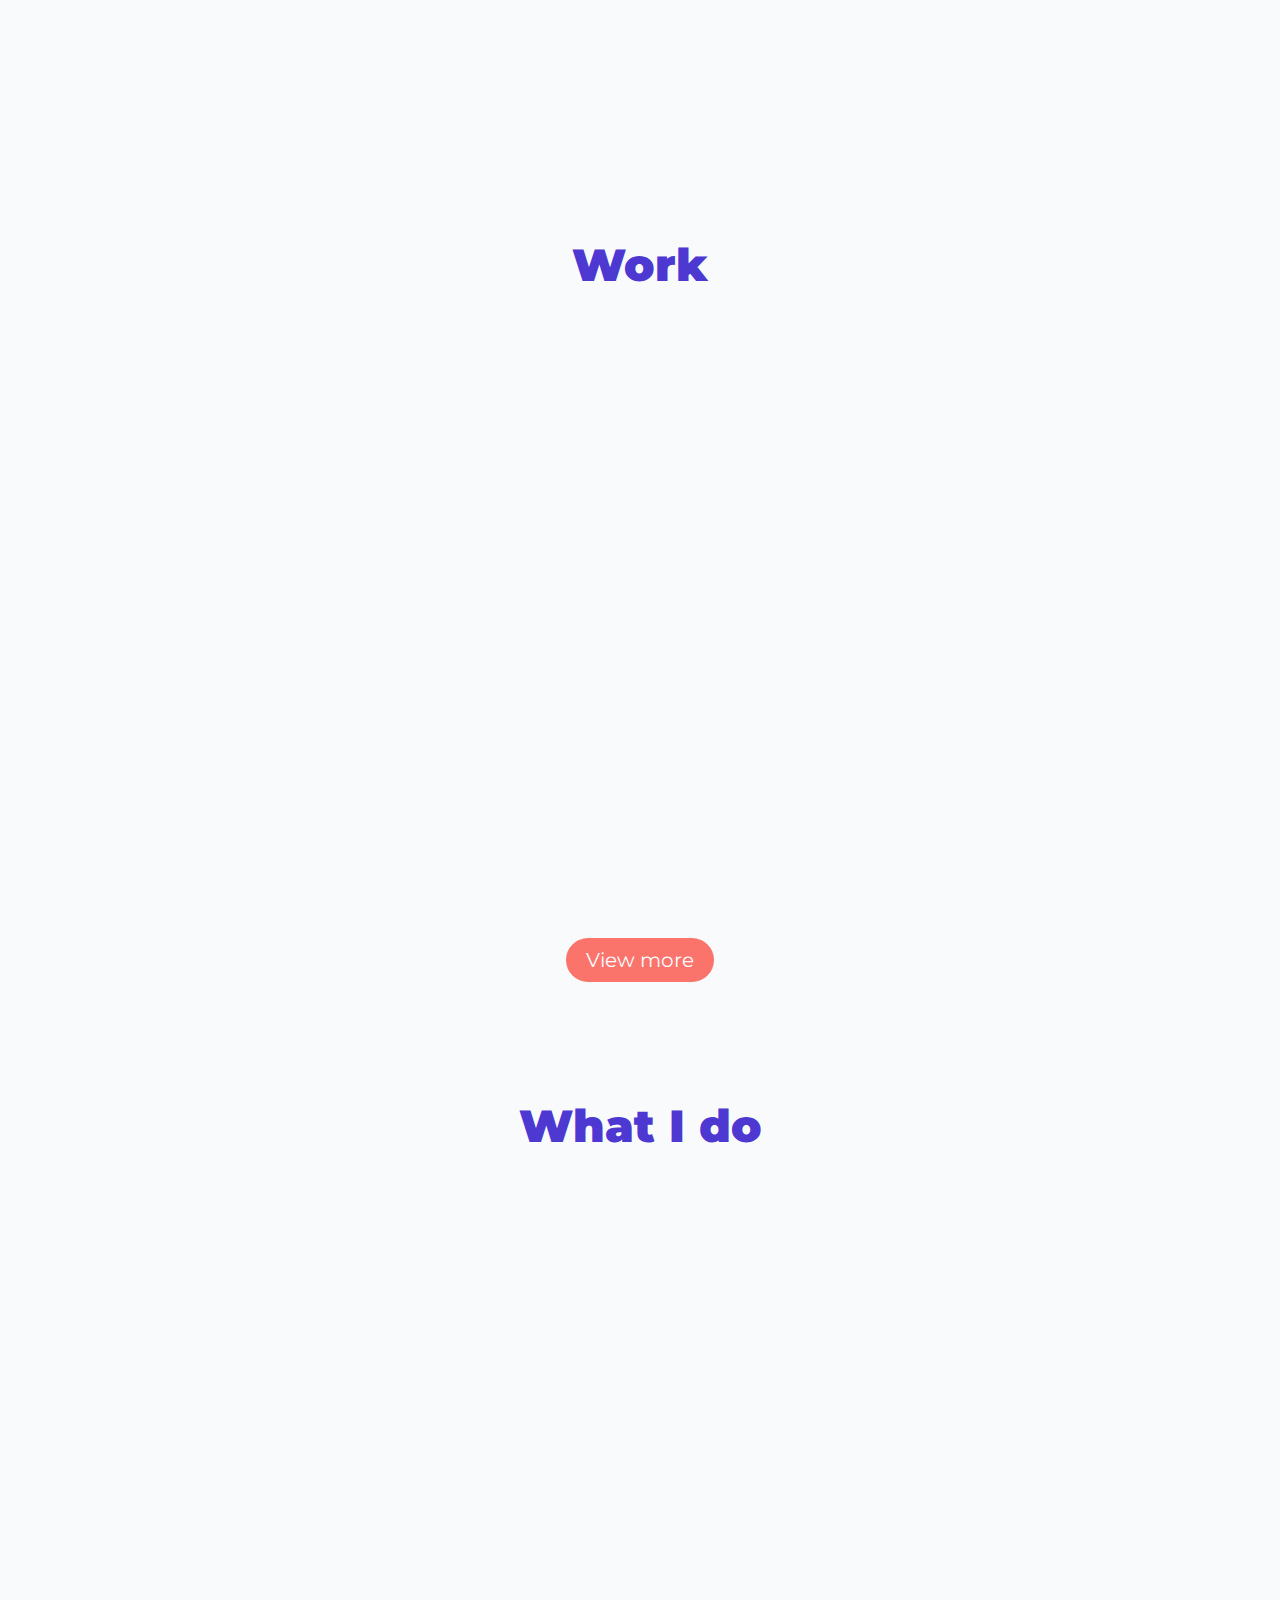
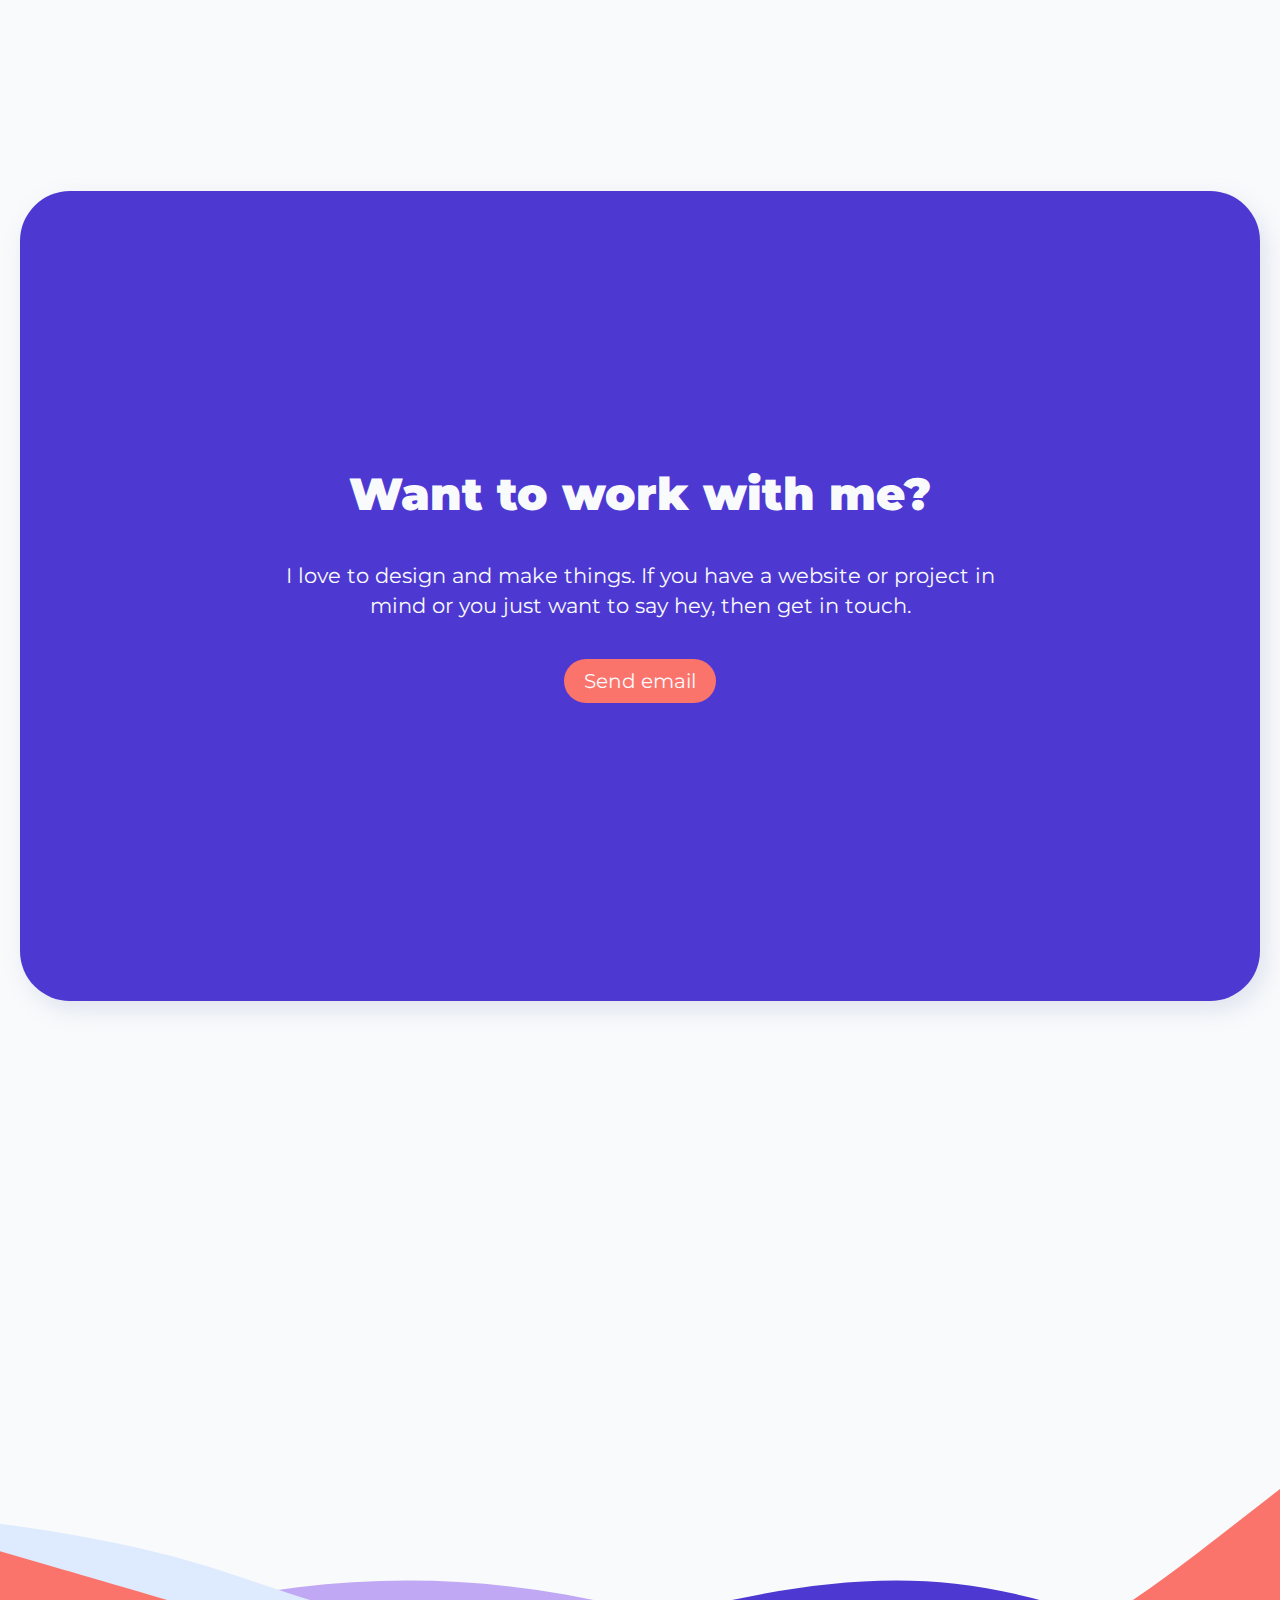
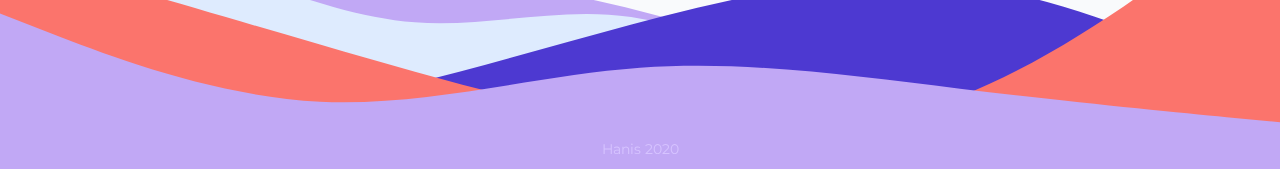
==== commit 6f1985b9: "Clean main.css and tweak aos settings on main page" ====
--- a/index.html
+++ b/index.html
@@ -7,34 +7,22 @@
       name="description"
       content="Portfolio of Hanis Noor, a front-end web designer and developer"
     />
-    <meta name="viewport" content="width=device-width, initial-scale=1" />
-
+    <meta name="theme-color" content="#deebfe;" />
+    <meta name="viewport" content="width=device-width, initial-scale=1.0" />
+    <link rel="shortcut icon" type="image/x-icon" href="favicon.ico" />
+    <link rel="apple-touch-icon" href="icon.png" />
     <link rel="manifest" href="site.webmanifest" />
-    <link rel="apple-touch-icon" href="icon.png" />
-
     <link rel="stylesheet" href="css/normalize.css" />
     <link rel="stylesheet" href="css/main.css" />
     <link href="https://unpkg.com/aos@2.3.1/dist/aos.css" rel="stylesheet" />
-
-    <!-- Icon library to show a hamburger menu on small screens -->
-    <link
-      rel="stylesheet"
-      href="https://cdnjs.cloudflare.com/ajax/libs/font-awesome/4.7.0/css/font-awesome.min.css"
-    />
-
-    <!-- Google Fonts -->
     <link
       href="https://fonts.googleapis.com/css2?family=Montserrat:wght@300;400;700;900&display=swap"
       rel="stylesheet"
     />
-
-    <!--Fontawesome kits-->
     <script
       src="https://kit.fontawesome.com/4e12b69c63.js"
       crossorigin="anonymous"
     ></script>
-
-    <meta name="theme-color" content="#fafafa" />
   </head>
 
   <body>
@@ -45,8 +33,6 @@
         your experience and security.
       </p>
     <![endif]-->
-
-    <!-- HEADER - NAVIGATION -->
     <header>
       <div id="menu-container">
         <div id="menu-toggle">
@@ -67,9 +53,7 @@
       </div>
     </header>
 
-    <!-- MAIN - HOMEPAGE -->
     <main>
-      <!-- HERO -->
       <section class="hero">
         <div class="content-wrapper">
           <h1 data-aos="fade-in" data-aos-duration="600">Hey! I'm Hanis.</h1>
@@ -84,35 +68,31 @@
               data-aos="zoom-in"
               data-aos-delay="1400"
               data-aos-duration="600"
+              data-aos-anchor-placement="top"
               >View work</a
             >
           </div>
         </div>
       </section>
-      <!-- SVG START -->
+
       <div class="parallaxfx">
-        <!-- left svg -->
         <img src="img/left-top.svg" alt="" class="svg-lt" />
         <img src="img/left-bottom.svg" alt="" class="svg-lb" />
         <img src="img/left-mid.svg" alt="" class="svg-lm" />
-        <!--right svg -->
         <img src="img/right-mid.svg" alt="" class="svg-rm" />
         <img src="img/right-top.svg" alt="" class="svg-rt" />
         <img src="img/right-bottom.svg" alt="" class="svg-rb" />
-        <!--speck svg -->
         <img src="img/e6.svg" alt="" class="svg-e6" />
         <img src="img/e7.svg" alt="" class="svg-e7" />
         <img src="img/e9.svg" alt="" class="svg-e9" />
         <img src="img/e10.svg" alt="" class="svg-e10" />
       </div>
-      <!-- SVG ENDS -->
-      <!-- INITIAL CALL TO ACTION -->
+
       <section class="initial-call-to-action">
         <div class="wrapper-container">
           <div class="content-wrapper">
             <h2 data-aos="fade-in" data-aos-duration="700">
-              A beautiful website engages a visitor and turns them into
-              customers.
+              A good website engages a visitor and turns them into customers.
             </h2>
             <div
               class="cta-highlight"
@@ -128,13 +108,14 @@
               data-aos="fade-in"
               data-aos-duration="800"
               data-aos-delay="1800"
+              data-aos-anchor-placement="top"
             >
               Continue scrolling to see what I can do.
             </h2>
           </div>
         </div>
       </section>
-      <!-- WORK -->
+
       <section class="work" id="work-section">
         <div class="wrapper-container">
           <h1>Work</h1>
@@ -143,7 +124,7 @@
               <article>
                 <img
                   src="img/nexus-preview.png"
-                  alt="desc"
+                  alt="Nexus website previews on desktop and phone browsers"
                   data-aos="fade-right"
                   data-aos-duration="1500"
                 />
@@ -167,7 +148,7 @@
               <article id="article-b" data-aos-delay="300">
                 <img
                   src="img/rogue-pickings-preview.png"
-                  alt="desc"
+                  alt="Rogue Pickings website previews on desktop and phone browsers"
                   data-aos="fade-left"
                   data-aos-duration="1500"
                 />
@@ -191,7 +172,7 @@
               <article data-aos-delay="500">
                 <img
                   src="img/jubilee-austen-preview.png"
-                  alt="desc"
+                  alt="Jubilee Austen website preview on desktop browser"
                   data-aos="fade-right"
                   data-aos-duration="1500"
                 />
@@ -217,7 +198,6 @@
         </div>
       </section>
 
-      <!-- WHAT I DO -->
       <section class="skills">
         <div class="wrapper-container">
           <h1>What I do</h1>
@@ -234,7 +214,6 @@
                 </p>
               </div>
             </article>
-
             <article
               data-aos="fade-up"
               data-aos-anchor-placement="center-bottom"
@@ -251,7 +230,6 @@
                 </p>
               </div>
             </article>
-
             <article
               data-aos="fade-up"
               data-aos-anchor-placement="center-bottom"
@@ -272,7 +250,6 @@
         </div>
       </section>
 
-      <!-- CALL TO ACTION-->
       <section class="call-to-action">
         <div class="rounded-square-container">
           <div class="content-wrapper">
@@ -291,11 +268,9 @@
       </section>
     </main>
 
-    <!-- FOOTER -->
     <footer>
       <div class="wrapper-container">
         <div class="footer-content">
-          <!-- SOCIAL -->
           <div
             class="social"
             data-aos="fade-up"
@@ -313,9 +288,7 @@
                 <p><i class="fab fa-linkedin-in"></i></p>
               </a>
             </div>
-            <!--social icons div ends -->
-          </div>
-          <!-- NAVIGATION -->
+          </div>
           <nav
             class="footer-navigation"
             data-aos="fade-up"
@@ -329,14 +302,10 @@
               <li><a href="contact/">Contact</a></li>
             </ul>
           </nav>
-          <!-- nav div ends -->
-        </div>
-        <!-- footer content div ends -->
+        </div>
       </div>
-      <!-- content wrapper div ends -->
     </footer>
 
-    <!-- LASTLY -->
     <div
       class="lastly"
       data-aos="slide-up"
@@ -347,7 +316,6 @@
       <img src="img/waves-footer.svg" alt="" />
     </div>
 
-    <!-- SCRIPTS -->
     <script src="js/vendor/modernizr-3.8.0.min.js"></script>
     <script src="https://unpkg.com/aos@2.3.1/dist/aos.js"></script>
     <script>
--- a/css/main.css
+++ b/css/main.css
@@ -2,21 +2,10 @@
 
 /* main.css 2.0.0 | MIT License | https://github.com/h5bp/main.css#readme */
 /*
- * What follows is the result of much research on cross-browser styling.
  * Credit left inline and big thanks to Nicolas Gallagher, Jonathan Neal,
  * Kroc Camen, and the H5BP dev community and team.
  */
 
-/*
- * Remove text-shadow in selection highlight:
- * https://twitter.com/miketaylr/status/12228805301
- *
- * Vendor-prefixed and regular ::selection selectors cannot be combined:
- * https://stackoverflow.com/a/16982510/7133471
- *
- * Customize the background color to match your design.
- */
-
 ::-moz-selection {
   background: #deebfe;
   text-shadow: none;
@@ -26,10 +15,6 @@
   background: #deebfe;
   text-shadow: none;
 }
-
-/*
- * A better looking default horizontal rule
- */
 
 hr {
   display: block;
@@ -40,12 +25,6 @@
   padding: 0;
 }
 
-/*
- * Remove the gap between audio, canvas, iframes,
- * images, videos and the bottom of their containers:
- * https://github.com/h5bp/html5-boilerplate/issues/440
- */
-
 audio,
 canvas,
 iframe,
@@ -55,19 +34,11 @@
   vertical-align: middle;
 }
 
-/*
- * Remove default fieldset styles.
- */
-
 fieldset {
   border: 0;
   margin: 0;
   padding: 0;
 }
-
-/*
- * Allow only vertical resizing of textareas.
- */
 
 textarea {
   resize: vertical;
@@ -85,9 +56,9 @@
 }
 
 /* ==========================================================================
-   													DEFAULT/MOBILE STYLES
+   DEFAULT MOBILE FIRST STYLES
    ========================================================================== */
-/* === General Styles === */
+/* === General styles === */
 html {
   font-size: 14px;
   margin: 0 auto;
@@ -158,6 +129,20 @@
 img {
   width: 100%;
   height: auto;
+}
+
+article {
+  border-radius: 30px;
+  padding: 40px 20px 10px 20px;
+}
+
+span {
+  background-color: #deebfe;
+  border-radius: 50px;
+  text-transform: uppercase;
+  padding: 6px 20px;
+  margin: 0 auto;
+  line-height: 2.5em;
 }
 
 .button {
@@ -169,7 +154,6 @@
   font-weight: 400;
   color: #f9fafc;
   padding: 10px 20px;
-  /*line-height: 65px;*/
 }
 
 .rounded-square-container {
@@ -184,19 +168,8 @@
   -webkit-box-shadow: 6px 9px 23px 0px rgba(117, 138, 180, 0.2);
   -moz-box-shadow: 6px 9px 23px 0px rgba(117, 138, 180, 0.2);
 }
-/* === AOS Custom Animaton ==*/
-
-[data-aos="my-easing"] {
-  transform: translateX(-100%);
-  transition: all 0.5s;
-  transition-timing-function: cubic-bezier(0.2, 3, 0.4, 2);
-  transition-property: transform;
-}
-[data-aos="my-easing"].aos-animate {
-  transform: translateX(0);
-}
-/* === Header - Footer === */
-/* Menu */
+
+/* === Hamburger menu === */
 #menu-content {
   visibility: hidden;
   position: fixed;
@@ -223,14 +196,14 @@
   padding: 0;
 }
 
-#menu-content ul li a {
-  color: #fff;
-}
-
 #menu-content ul li {
   opacity: 0;
   transform: translateX(50px);
   overflow: hidden;
+}
+
+#menu-content ul li a {
+  color: #fff;
 }
 
 .open #menu-content ul li {
@@ -330,7 +303,7 @@
   height: 4px;
 }
 
-/*Nav menu links*/
+/* === Navigation menu link stylings === */
 ul {
   list-style: none;
   padding: 0.5em 0 0 0;
@@ -348,7 +321,7 @@
   color: #4d39d1;
 }
 
-/*Footer*/
+/* === Footer === */
 footer {
   display: flex;
   justify-content: center;
@@ -407,7 +380,6 @@
 .svg-rm,
 .svg-rb {
   position: absolute;
-  /*z-index: -10;*/
   width: 124%;
 }
 
@@ -462,7 +434,6 @@
 .svg-e10,
 .svg-waves {
   position: absolute;
-  /*z-index: -9;*/
 }
 
 .svg-e6 {
@@ -519,7 +490,8 @@
 .hero h2 {
   padding: 1em 0;
 }
-/* === Initial Call To Action === */
+
+/* === Initial call to action === */
 .initial-call-to-action {
   display: flex;
   justify-content: center;
@@ -534,6 +506,7 @@
   background-color: #f9fafc;
   border-radius: 50px;
   padding: 40px 30px;
+  position: relative;
 }
 
 .cta-highlight {
@@ -550,25 +523,8 @@
 
 /* === Work === */
 .work {
-  /*display: flex;
-  justify-content: center;
-  align-items: center;*/
   text-align: center;
   min-height: 50vh;
-}
-
-article {
-  border-radius: 30px;
-  padding: 40px 20px 10px 20px;
-}
-
-span {
-  background-color: #deebfe;
-  border-radius: 50px;
-  text-transform: uppercase;
-  padding: 6px 20px;
-  margin: 0 auto;
-  line-height: 2.5em;
 }
 
 /* === Skills === */
@@ -604,7 +560,7 @@
   padding-top: 15px;
 }
 
-/* === Call to action === */
+/* === Final call to action === */
 .call-to-action {
   padding: 0 20px;
 }
@@ -696,7 +652,6 @@
 }
 
 .work-overview img {
-  /*width: 80%;*/
   max-width: 83vh;
   margin: 0 auto;
 }
@@ -708,7 +663,6 @@
 }
 
 .work-overview-text {
-  /*max-width: 90%;*/
   background-color: #ffffff;
   border-radius: 50px;
   padding: 30px;
@@ -770,26 +724,13 @@
 .image-slides-inner img.active {
   display: inline-block;
 }
+
 /* ==========================================================================
    Helper classes
    ========================================================================== */
-
-/*
- * Hide visually and from screen readers
- */
-
 .hidden {
   display: none !important;
 }
-
-/*
-* Hide only visually, but have it available for screen readers:
-* https://snook.ca/archives/html_and_css/hiding-content-for-accessibility
-*
-* 1. For long content, line feeds are not interpreted as spaces and small width
-*    causes content to wrap 1 word per line:
-*    https://medium.com/@jessebeach/beware-smushed-off-screen-accessible-text-5952a4c2cbfe
-*/
 
 .sr-only {
   border: 0;
@@ -804,12 +745,6 @@
   /* 1 */
 }
 
-/*
-* Extends the .sr-only class to allow the element
-* to be focusable when navigated to via the keyboard:
-* https://www.drupal.org/node/897638
-*/
-
 .sr-only.focusable:active,
 .sr-only.focusable:focus {
   clip: auto;
@@ -821,32 +756,14 @@
   width: auto;
 }
 
-/*
-* Hide visually and from screen readers, but maintain layout
-*/
-
 .invisible {
   visibility: hidden;
 }
-
-/*
-* Clearfix: contain floats
-*
-* For modern browsers
-* 1. The space content is one way to avoid an Opera bug when the
-*    `contenteditable` attribute is included anywhere else in the document.
-*    Otherwise it causes space to appear at the top and bottom of elements
-*    that receive the `clearfix` class.
-* 2. The use of `table` rather than `block` is only necessary if using
-*    `:before` to contain the top-margins of child elements.
-*/
 
 .clearfix:before,
 .clearfix:after {
   content: " ";
-  /* 1 */
   display: table;
-  /* 2 */
 }
 
 .clearfix:after {
@@ -858,14 +775,13 @@
    These override the primary ('mobile first') styles.
    ========================================================================== */
 /* ==========================================================================
-	   														TABLET STYLES
+	 TABLET STYLES
 ========================================================================== */
 @media only screen and (min-width: 600px) {
   h1 {
     font-size: 3.2em;
   }
 
-  /*------------------ svg stuff*/
   .hero {
     padding: 0 30%;
   }
@@ -875,8 +791,16 @@
     overflow: hidden;
   }
 
-  /*-------------------------hover stuff*/
-  /*-------------------------geenral link hover stuff*/
+  .open #menu-content {
+    top: 0;
+    height: 100vh;
+    width: 100vw;
+  }
+
+  .open #menu-bg {
+    transform: scale(150);
+  }
+
   .footer-navigation a:hover,
   .contact > .rounded-square-container > .content-wrapper .info-sub > a:hover,
   .lastly a:hover {
@@ -887,7 +811,6 @@
     color: #deebfe;
   }
 
-  /*------------------------- button hover stuff*/
   .button-container:hover {
     transform: scale(1.05, 1.05);
   }
@@ -909,8 +832,7 @@
     -moz-box-shadow: 6px 6px 14px 0px rgba(216, 112, 46, 0.2);
   }
 
-  /* == Menu == */
-  /*------------------------- menu text hover stuff*/
+  /* == Hamburger menu == */
   .open #menu-content ul li {
     margin: 20px 0;
   }
@@ -925,33 +847,9 @@
     transition-delay: 0s;
     color: #deebfe;
   }
-
-  .open #menu-content ul li:nth-child(2):hover {
-    transition-delay: 0s;
-  }
-
-  .open #menu-content ul li:nth-child(3):hover {
-    transition-delay: 0s;
-  }
-
-  .open #menu-content ul li:nth-child(4):hover {
-    transition-delay: 0s;
-  }
-  /*---------------------------hover stuff ends*/
-
-  .open #menu-content {
-    top: 0;
-    height: 100vh;
-    width: 100vw;
-  }
-
-  .open #menu-bg {
-    transform: scale(150);
-  }
 }
 
 @media only screen and (min-width: 767px) {
-  /* === Footer === */
   footer nav ul {
     display: flex;
     flex-flow: row wrap;
@@ -959,8 +857,6 @@
 
   /* === Work === */
   .work {
-    /* max-width: 150vh;*/
-    /*max-width: 2000px;*/
     margin-left: 5%;
     margin-right: 5%;
   }
@@ -984,7 +880,7 @@
     text-align: right;
   }
 
-  /* === Skill === */
+  /* === Skills === */
   .skills article {
     max-width: 700px;
   }
@@ -1050,11 +946,10 @@
   }
 }
 /* ==========================================================================
-	   														DESKTOP STYLES
+	 DESKTOP STYLES
 ========================================================================== */
 
 @media only screen and (min-width: 1023px) {
-  /* SVG stuff ==*/
   .svg-lt,
   .svg-lm,
   .svg-lb,
@@ -1115,7 +1010,6 @@
   .svg-e10,
   .svg-waves {
     position: absolute;
-    /*z-index: -9;*/
   }
 
   .svg-e6 {
@@ -1152,8 +1046,6 @@
 
   /* === Work === */
   .work {
-    /* max-width: 150vh;*/
-    /*max-width: 2000px;*/
     margin-left: 10%;
     margin-right: 10%;
   }
@@ -1204,9 +1096,7 @@
 }
 
 /* ==========================================================================
-   Print styles.
-   Inlined to avoid the additional HTTP request:
-   https://www.phpied.com/delay-loading-your-print-css/
+   Print styles
    ========================================================================== */
 
 @media print {
@@ -1215,7 +1105,6 @@
   *:after {
     background: transparent !important;
     color: #000 !important;
-    /* Black prints faster */
     box-shadow: none !important;
     text-shadow: none !important;
   }
@@ -1229,10 +1118,7 @@
   abbr[title]:after {
     content: " (" attr(title) ")";
   }
-  /*
-     * Don't show links that are fragment identifiers,
-     * or use the `javascript:` pseudo protocol
-     */
+
   a[href^="#"]:after,
   a[href^="javascript:"]:after {
     content: "";
@@ -1245,10 +1131,7 @@
     border: 1px solid #999;
     page-break-inside: avoid;
   }
-  /*
-     * Printing Tables:
-     * https://web.archive.org/web/20180815150934/http://css-discuss.incutio.com/wiki/Printing_Tables
-     */
+
   thead {
     display: table-header-group;
   }
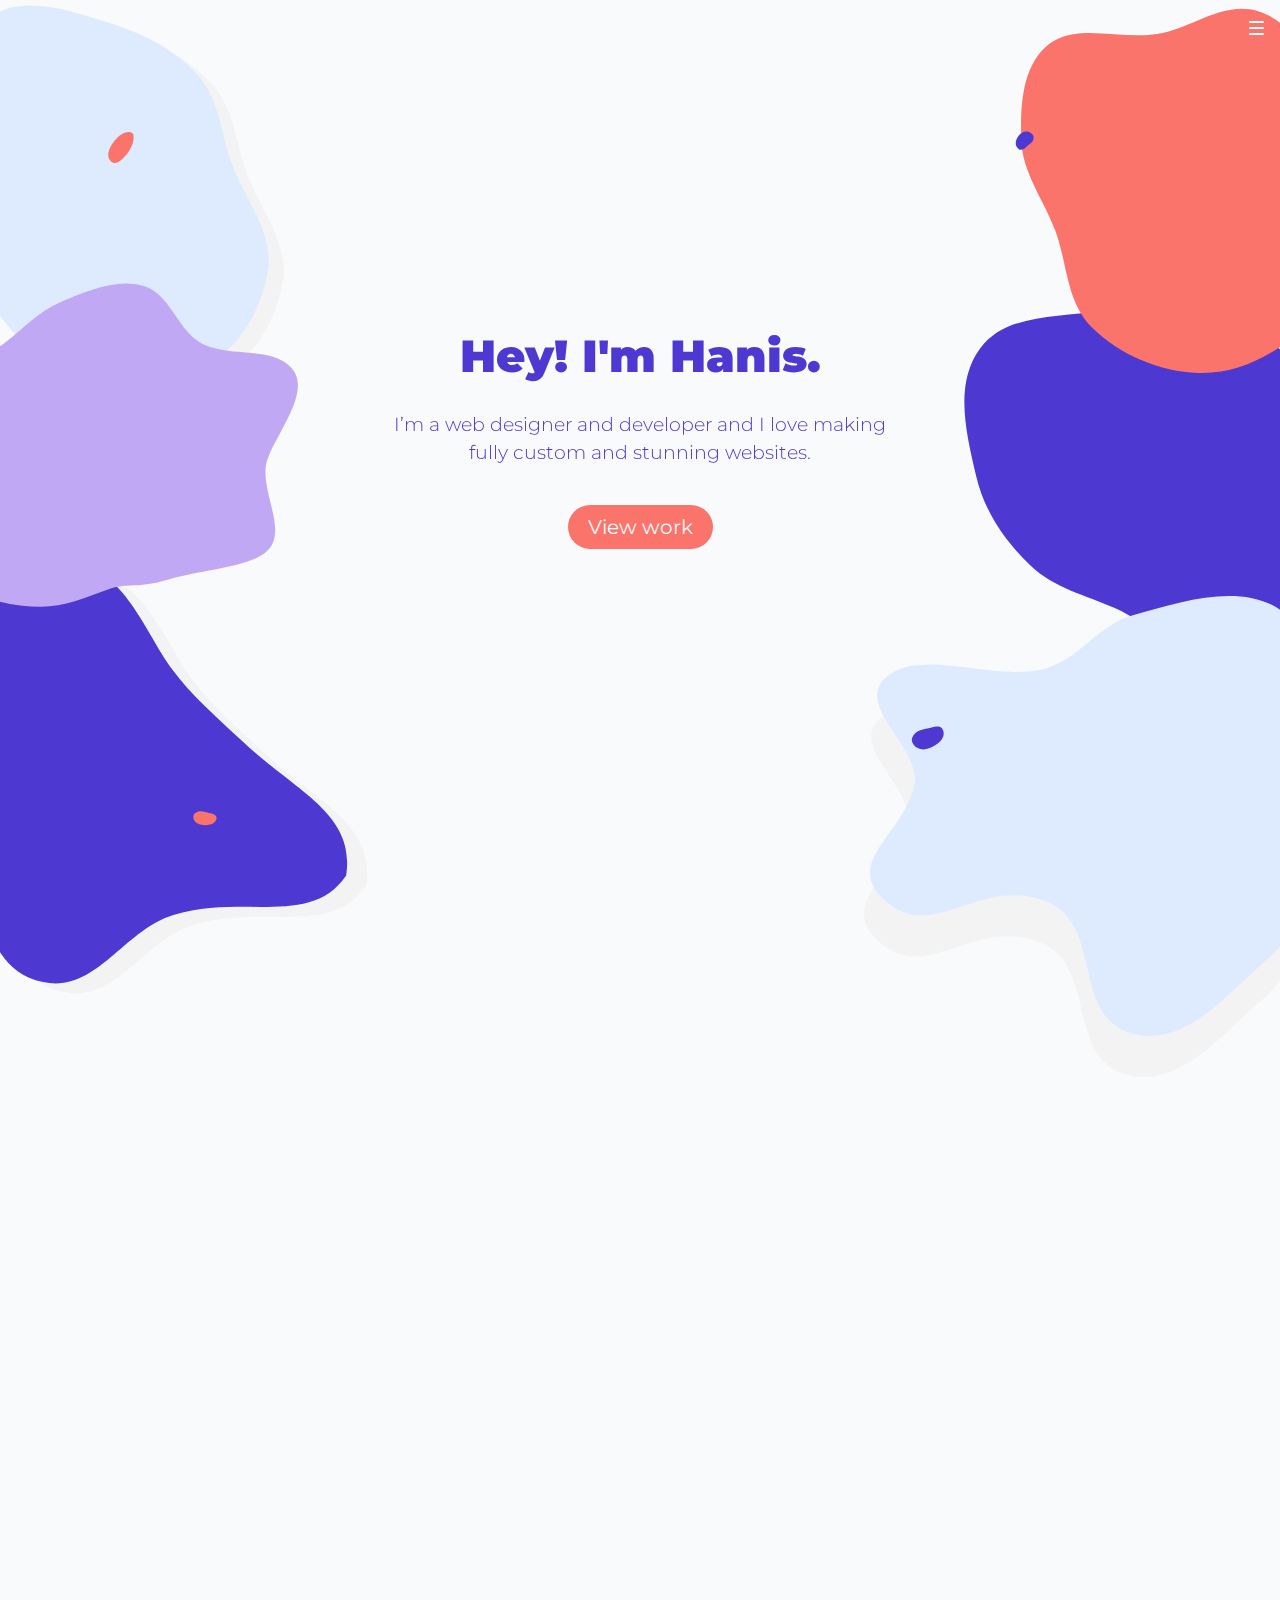
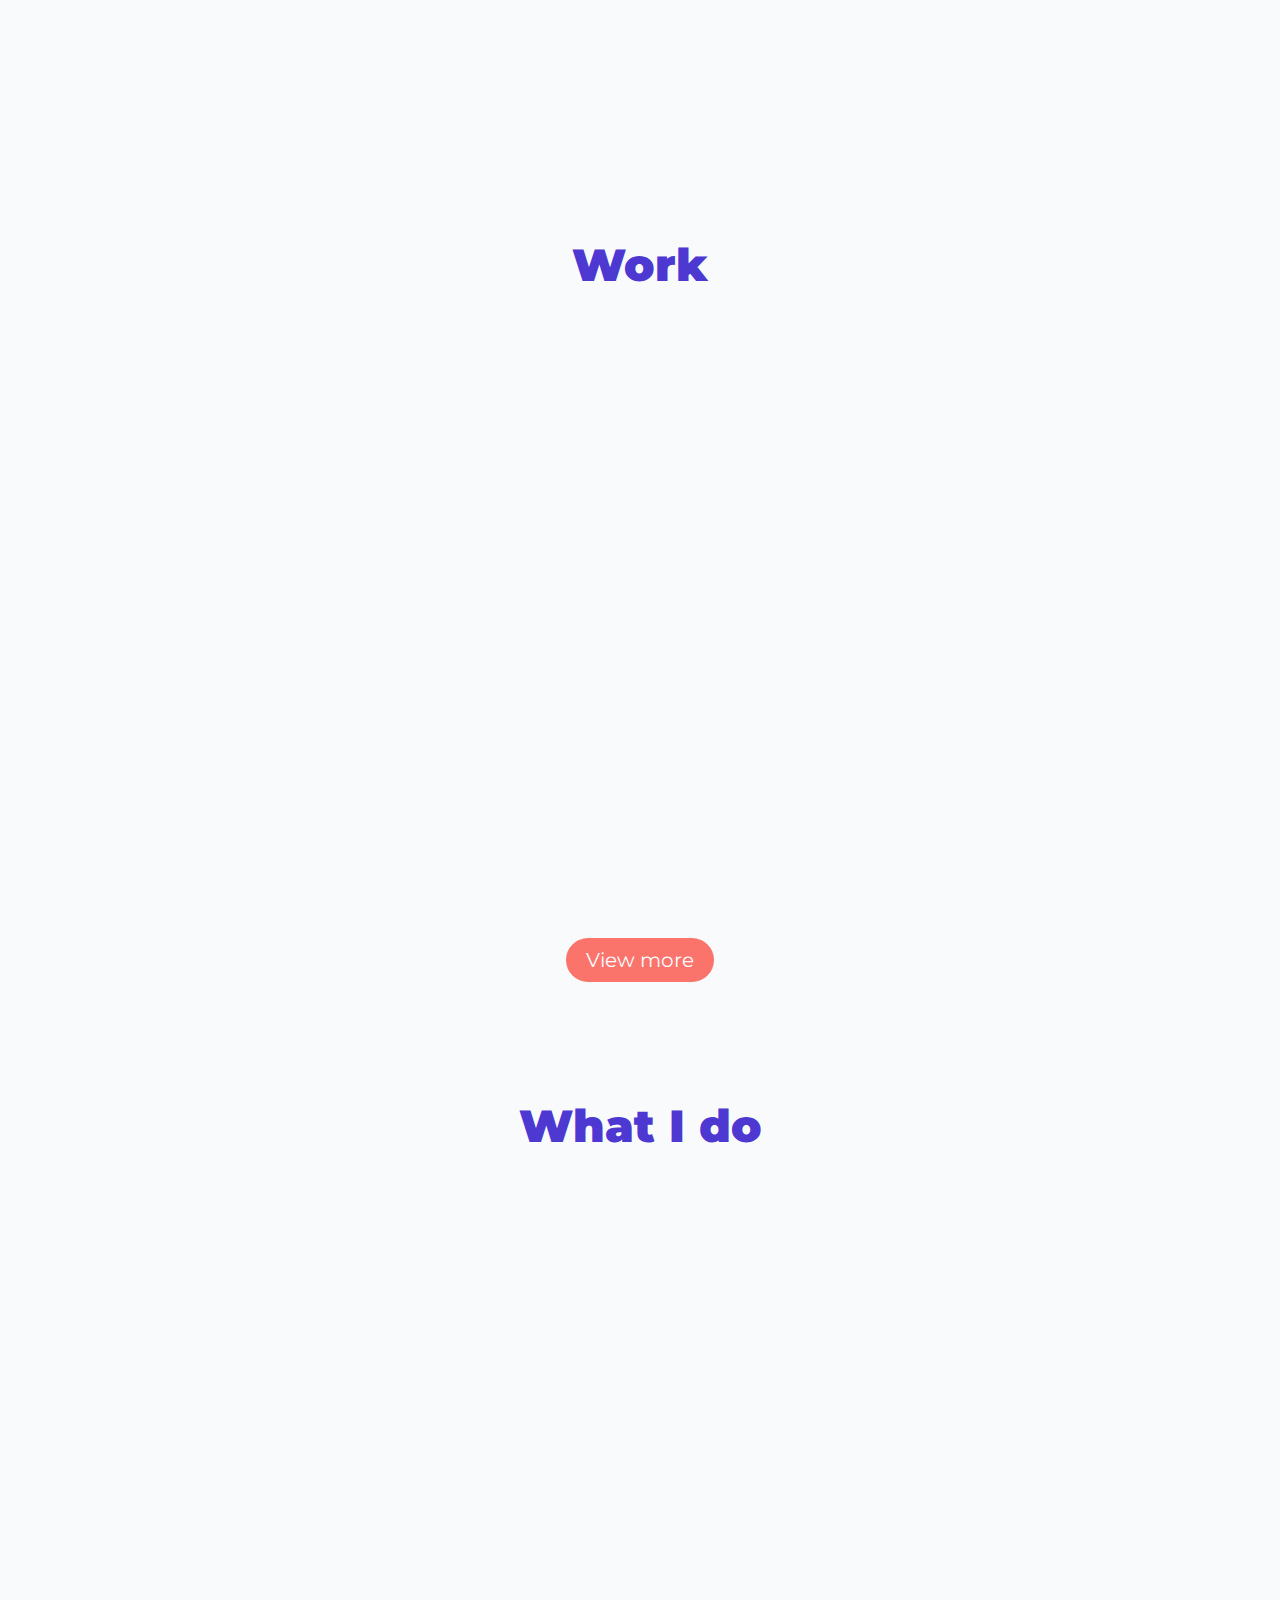
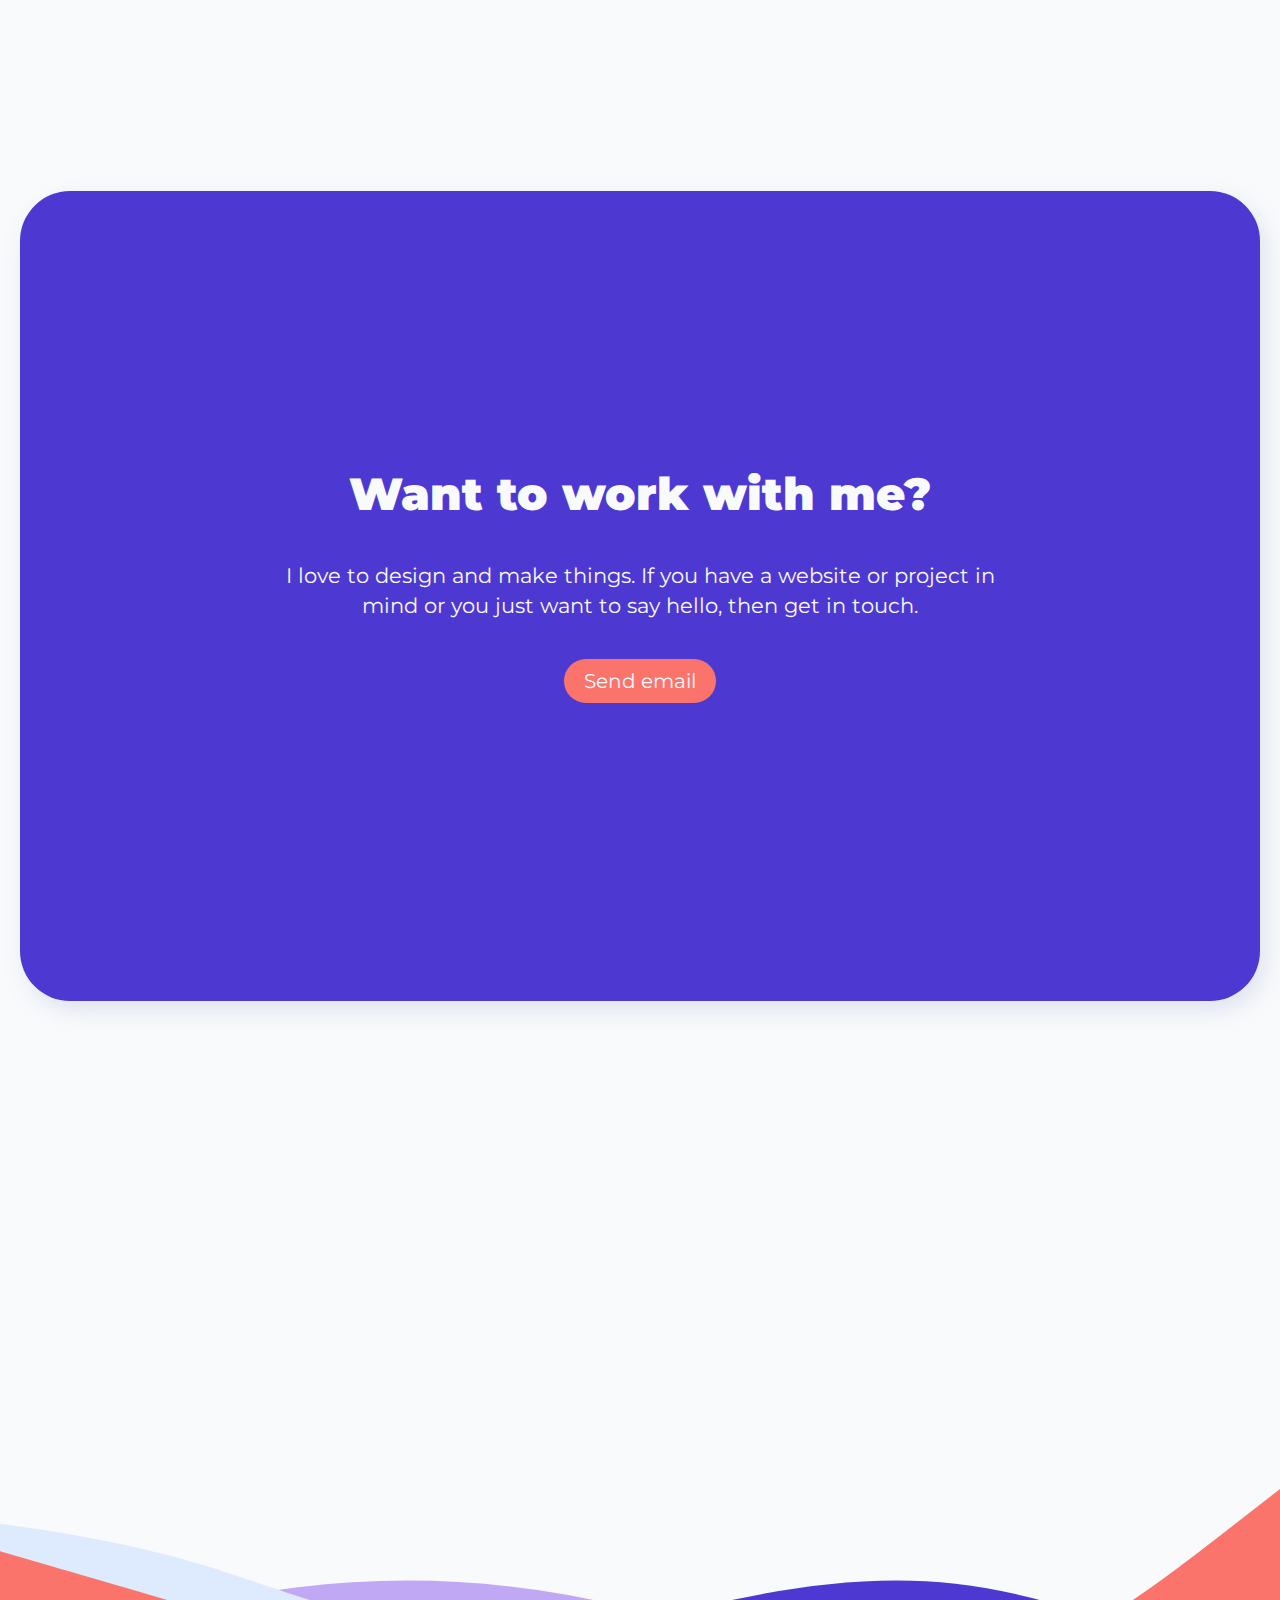
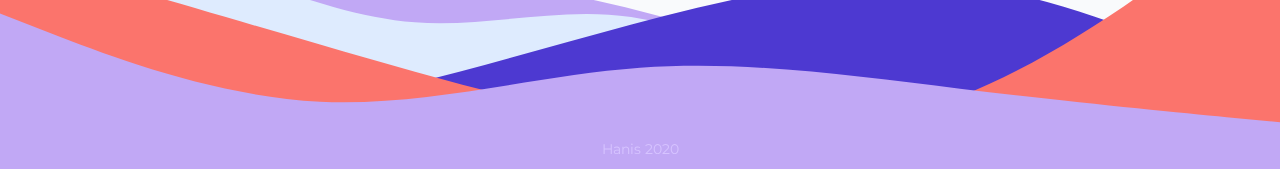
==== commit 21802534: "Update email on main, about and contact pages" ====
--- a/index.html
+++ b/index.html
@@ -2,10 +2,10 @@
 <html class="no-js" lang="en">
   <head>
     <meta charset="utf-8" />
-    <title>Hanis</title>
+    <title>Hanis Noor - Web Designer and Developer</title>
     <meta
       name="description"
-      content="Portfolio of Hanis Noor, a front-end web designer and developer"
+      content="Hanis Noor is a front-end web designer and developer creating custom and stunning websites."
     />
     <meta name="theme-color" content="#deebfe;" />
     <meta name="viewport" content="width=device-width, initial-scale=1.0" />
@@ -256,10 +256,10 @@
             <h1>Want to work with me?</h1>
             <p>
               I love to design and make things. If you have a website or project
-              in mind or you just want to say hey, then get in touch.
+              in mind or you just want to say hello, then get in touch.
             </p>
             <div class="button-container">
-              <a href="mailto:hanisno@outlook.com" class="button"
+              <a href="mailto:hanis@hanisnoor.com" class="button"
                 ><i class="fas fa-envelope"></i> Send email</a
               >
             </div>
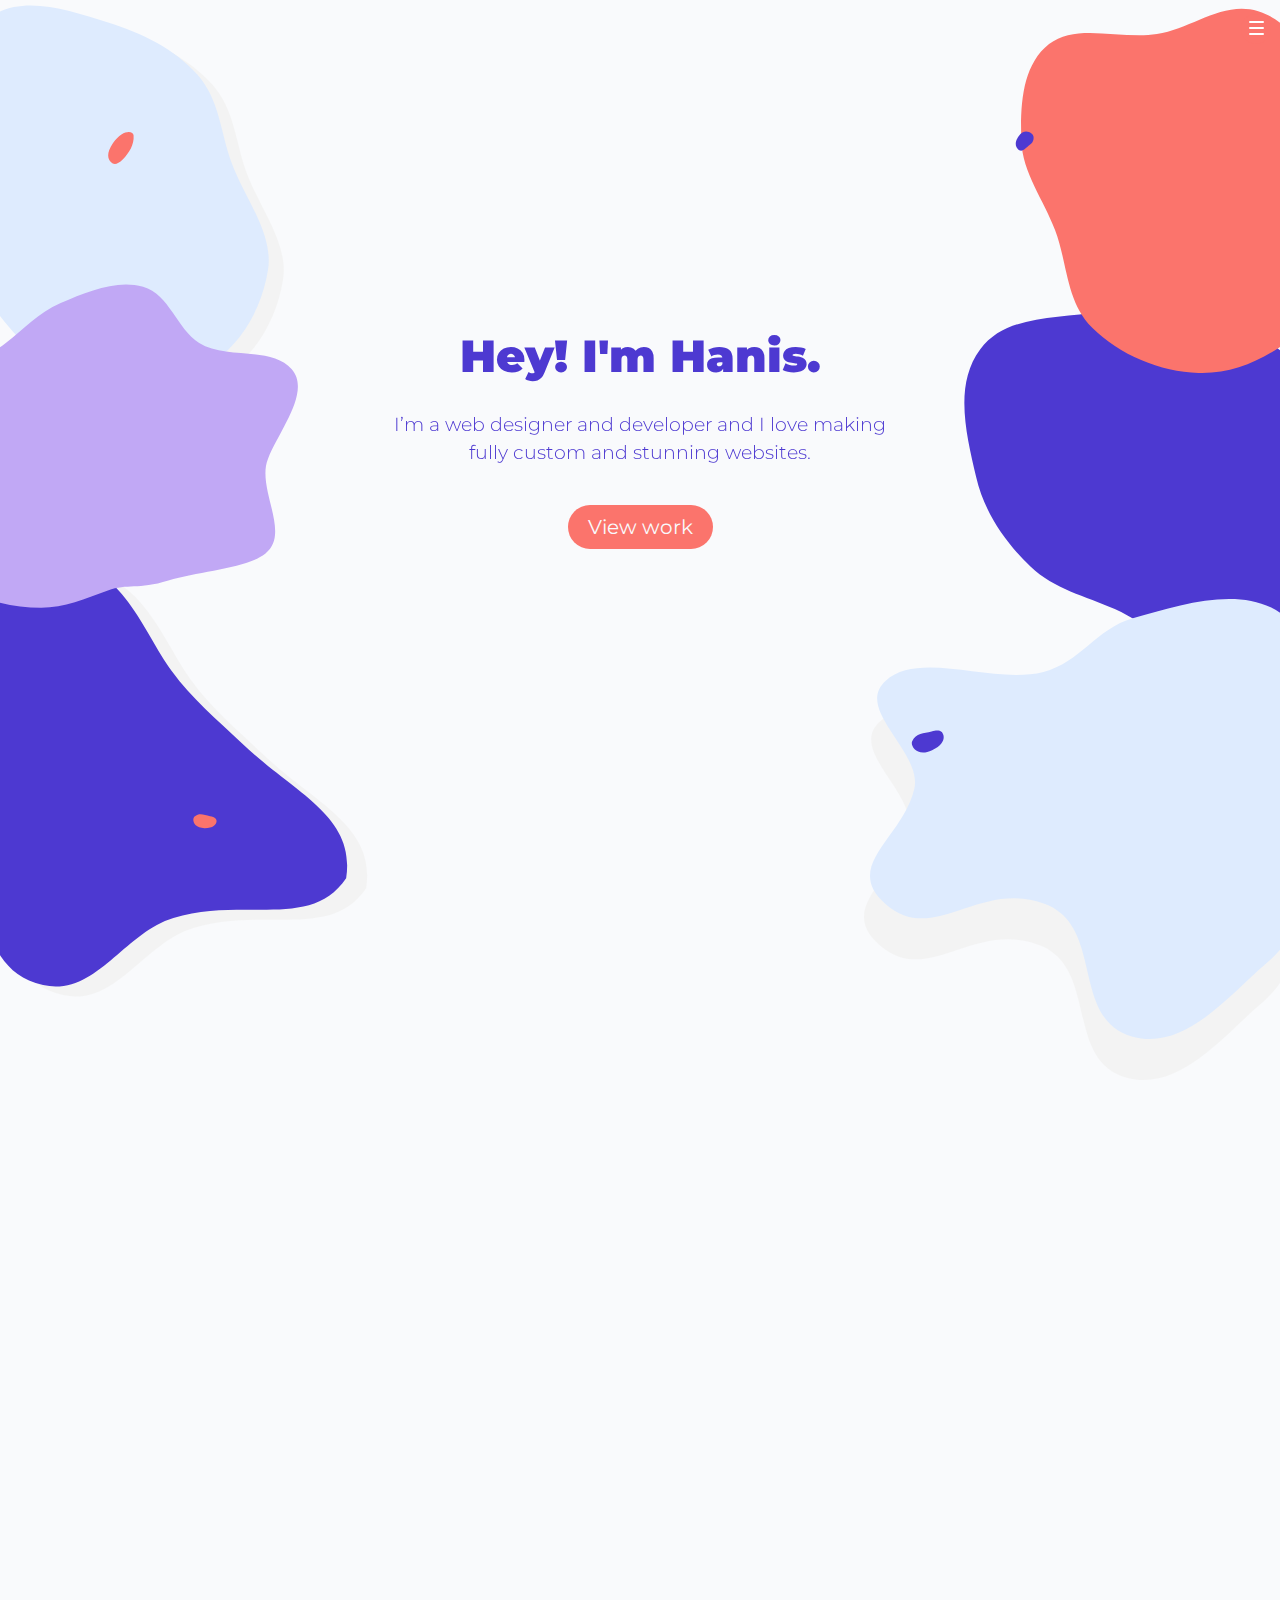
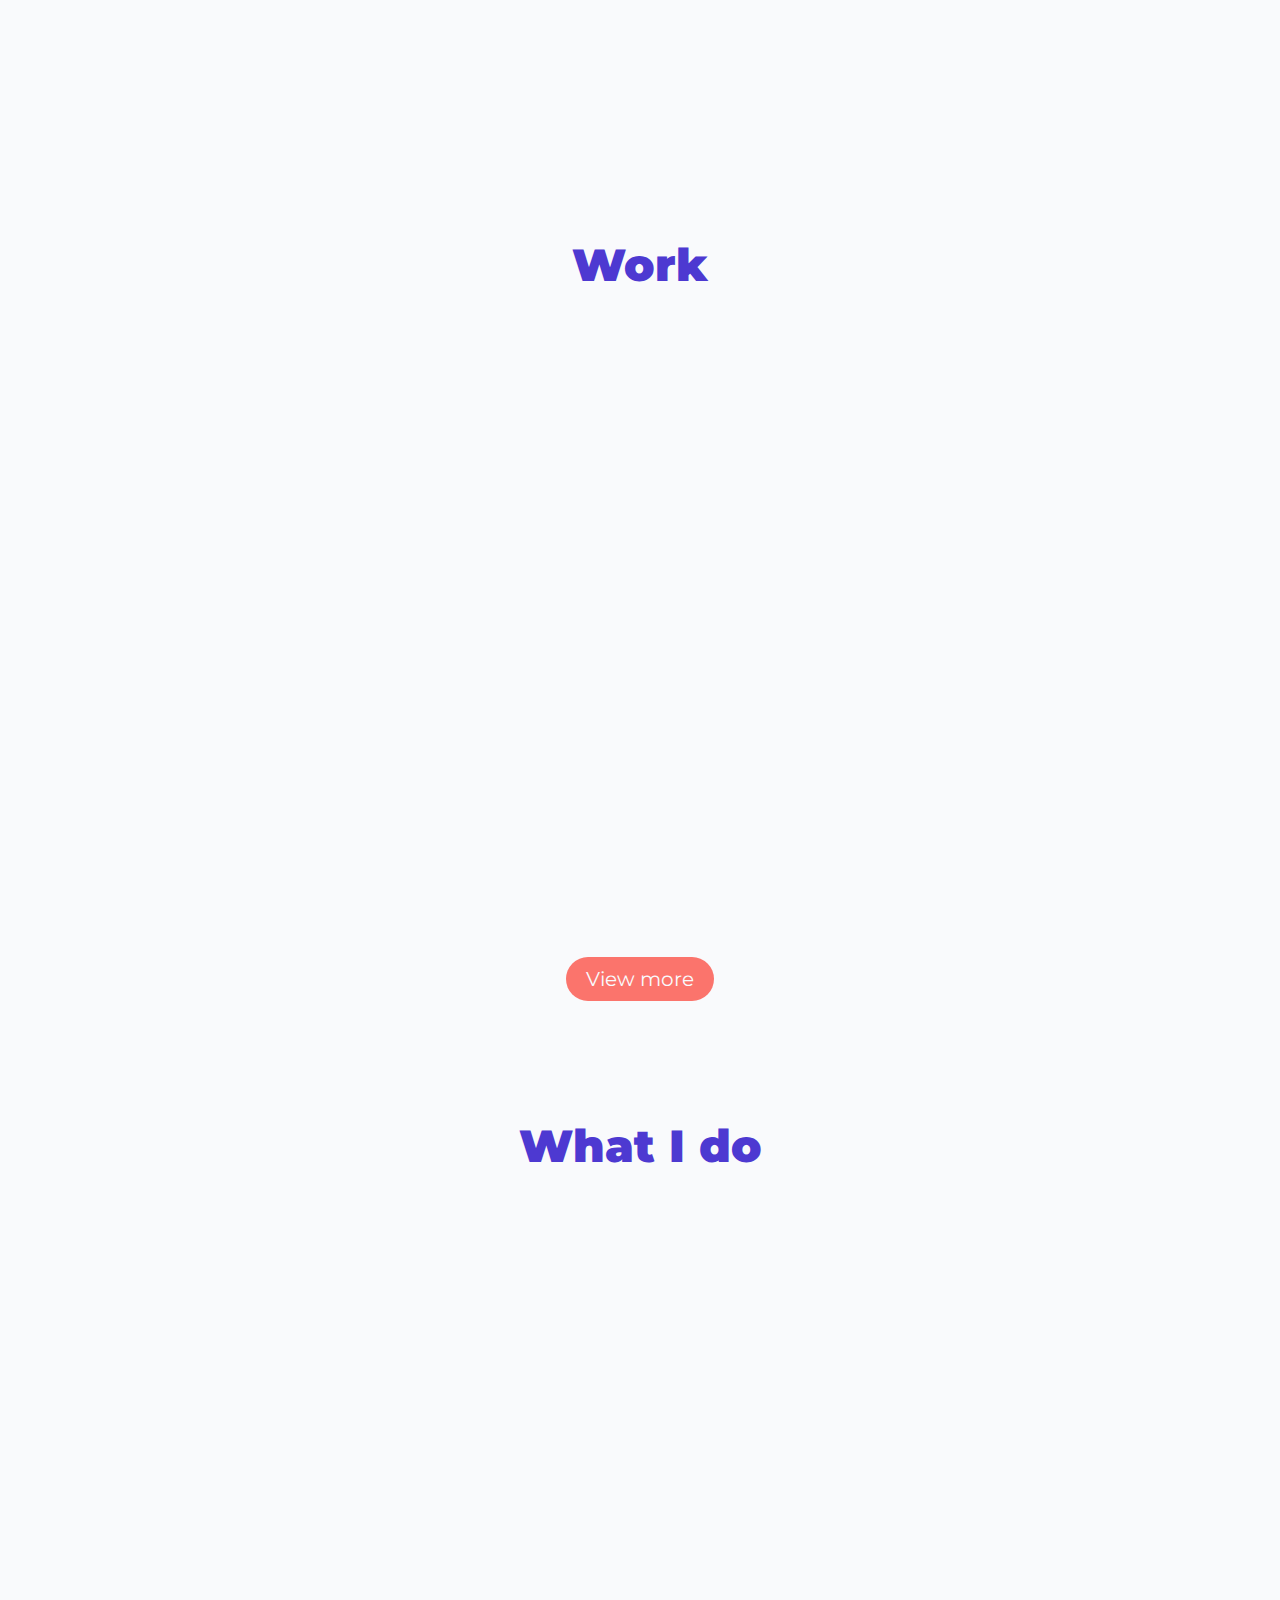
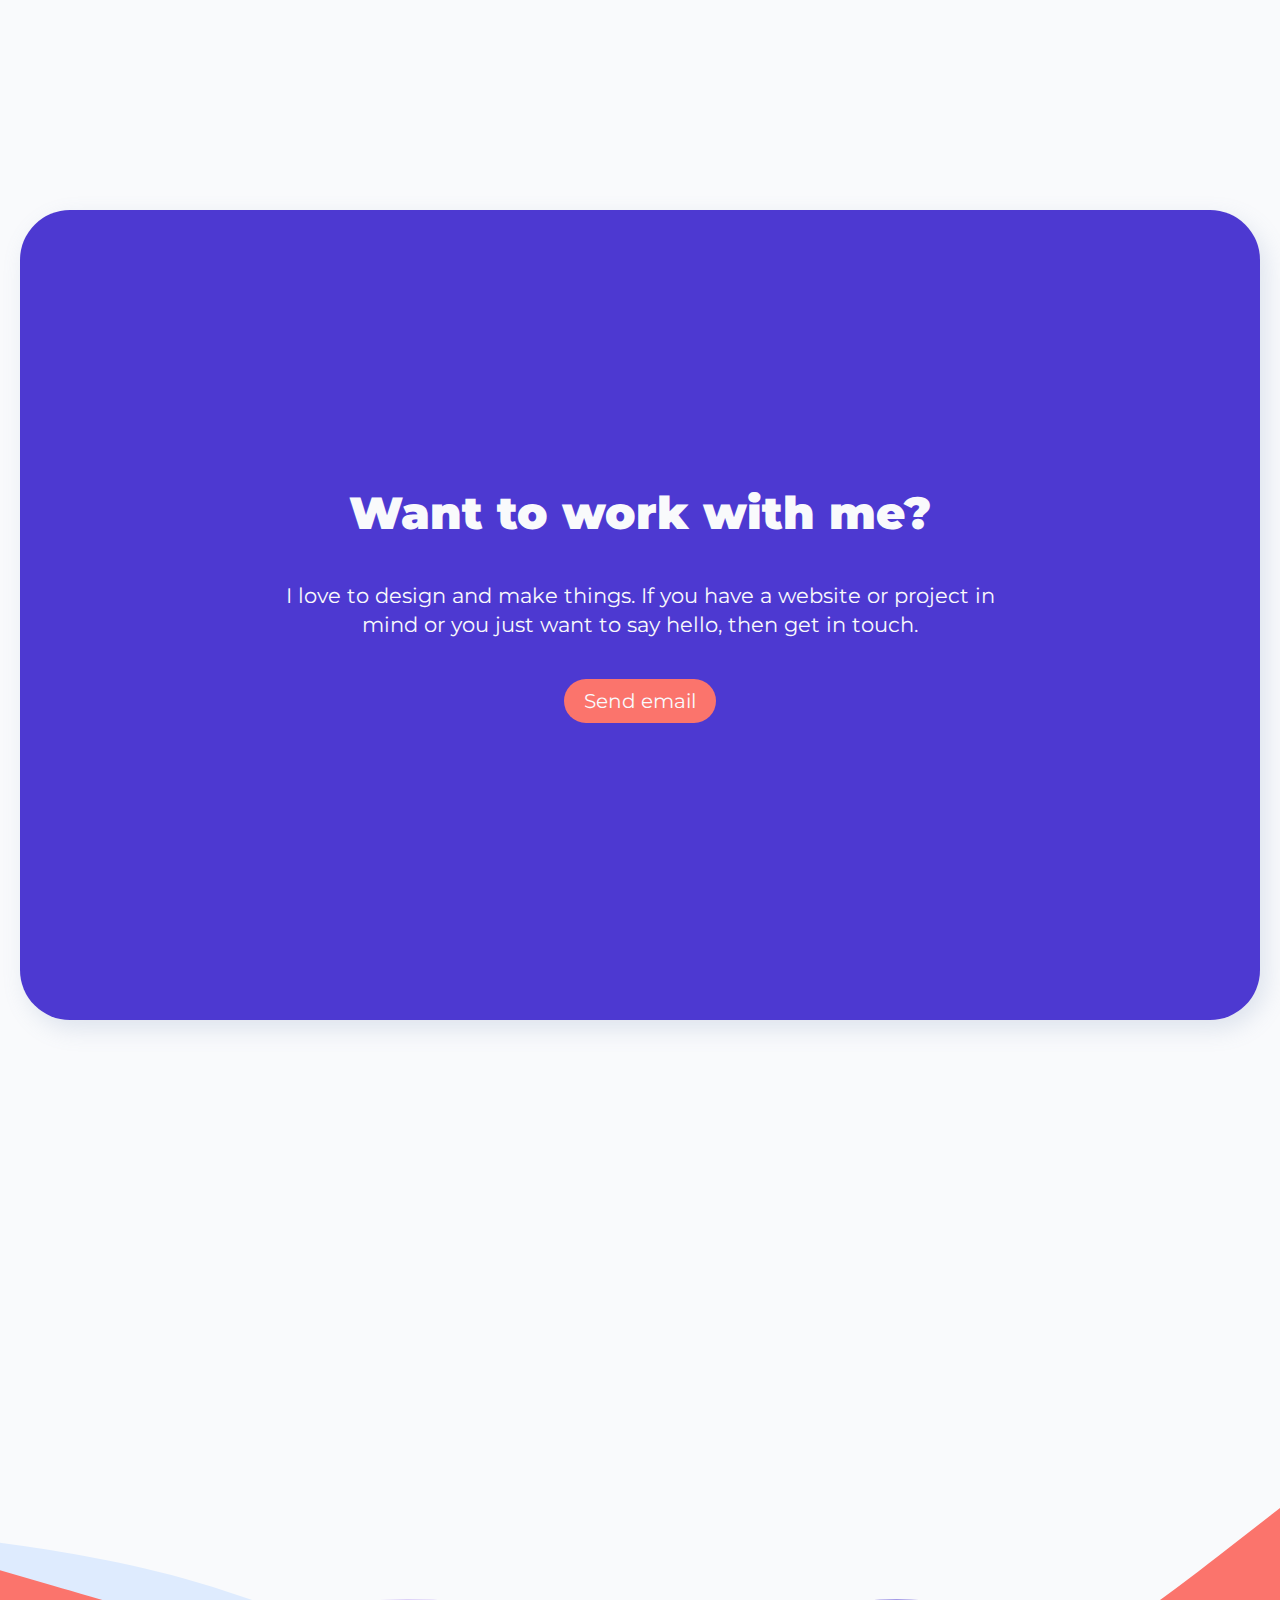
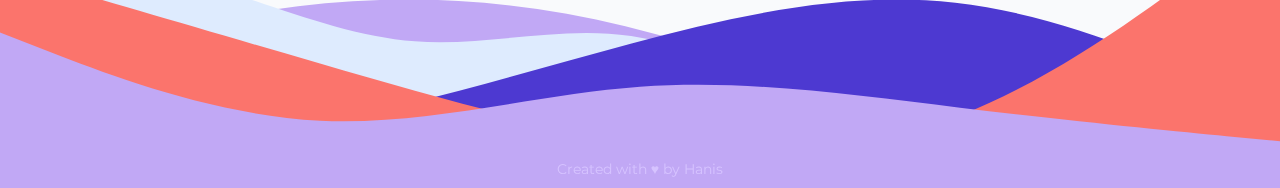
==== commit 29eb1271: "Update project descriptions" ====
--- a/index.html
+++ b/index.html
@@ -3,9 +3,38 @@
   <head>
     <meta charset="utf-8" />
     <title>Hanis Noor - Web Designer and Developer</title>
+    <meta name="title" content="Hanis Noor - Web Designer and Developer" />
     <meta
       name="description"
       content="Hanis Noor is a front-end web designer and developer creating custom and stunning websites."
+    />
+    <meta property="og:type" content="website" />
+    <meta property="og:url" content="https://hanisnoor.com/" />
+    <meta
+      property="og:title"
+      content="Hanis Noor - Web Designer and Developer"
+    />
+    <meta
+      property="og:description"
+      content="Hanis Noor is a front-end web designer and developer creating custom and stunning websites."
+    />
+    <meta
+      property="og:image"
+      content="https://hanisnoor.com/hanis-noor-preview.jpg"
+    />
+    <meta property="twitter:card" content="summary_large_image" />
+    <meta property="twitter:url" content="https://hanisnoor.com/" />
+    <meta
+      property="twitter:title"
+      content="Hanis Noor - Web Designer and Developer"
+    />
+    <meta
+      property="twitter:description"
+      content="Hanis Noor is a front-end web designer and developer creating custom and stunning websites."
+    />
+    <meta
+      property="twitter:image"
+      content="https://hanisnoor.com/hanis-noor-preview.jpg"
     />
     <meta name="theme-color" content="#deebfe;" />
     <meta name="viewport" content="width=device-width, initial-scale=1.0" />
@@ -100,9 +129,7 @@
               data-aos-duration="500"
               data-aos-delay="800"
             >
-              <h2>
-                I can build one for you.
-              </h2>
+              <h2>I can build one for you.</h2>
             </div>
             <h2
               data-aos="fade-in"
@@ -120,12 +147,38 @@
         <div class="wrapper-container">
           <h1>Work</h1>
           <div class="content-wrapper">
+            <a href="work/tea-time-overview.html">
+              <article>
+                <img
+                  src="img/tea-time-preview.png"
+                  alt="Tea Time website previews on desktop and phone browsers"
+                  data-aos="fade-right"
+                  data-aos-duration="1500"
+                />
+                <div
+                  class="work-text"
+                  data-aos="fade-in"
+                  data-aos-duration="1500"
+                >
+                  <h3>Tea Time</h3>
+                  <span>JavaScript</span>
+                  <span>HTML</span>
+                  <span>CSS</span>
+                  <p>
+                    Tea Time is a JavaScript-based interactive clock that
+                    suggests a type of tea based on the time of the day. Users
+                    can input custom tea times or click on the "Thirs-tea?"
+                    button for a special drink suggestion.
+                  </p>
+                </div>
+              </article>
+            </a>
             <a href="work/nexus-overview.html">
-              <article>
+              <article id="article-b" data-aos-delay="300">
                 <img
                   src="img/nexus-preview.png"
                   alt="Nexus website previews on desktop and phone browsers"
-                  data-aos="fade-right"
+                  data-aos="fade-left"
                   data-aos-duration="1500"
                 />
                 <div
@@ -137,7 +190,7 @@
                   <span>HTML</span>
                   <span>CSS</span>
                   <p>
-                    Nexus is a fictional space travel website that is coded with
+                    Nexus is a space travel website concept that is coded with
                     HTML and CSS. It is fully responsive across mobile, tablet
                     and desktop devices.
                   </p>
@@ -145,11 +198,11 @@
               </article>
             </a>
             <a href="work/rogue-pickings-overview.html">
-              <article id="article-b" data-aos-delay="300">
+              <article data-aos-delay="500">
                 <img
                   src="img/rogue-pickings-preview.png"
                   alt="Rogue Pickings website previews on desktop and phone browsers"
-                  data-aos="fade-left"
+                  data-aos="fade-right"
                   data-aos-duration="1500"
                 />
                 <div
@@ -161,32 +214,9 @@
                   <span>HTML</span>
                   <span>CSS</span>
                   <p>
-                    Rogue Pickings is a website for an imaginary food truck
-                    company. It features a responsive one-page website coded
-                    using HTML and CSS.
-                  </p>
-                </div>
-              </article>
-            </a>
-            <a href="work/jubilee-austen-overview.html">
-              <article data-aos-delay="500">
-                <img
-                  src="img/jubilee-austen-preview.png"
-                  alt="Jubilee Austen website preview on desktop browser"
-                  data-aos="fade-right"
-                  data-aos-duration="1500"
-                />
-                <div
-                  class="work-text"
-                  data-aos="fade-in"
-                  data-aos-duration="1500"
-                >
-                  <h3>Jubilee Austen</h3>
-                  <span>HTML</span>
-                  <span>CSS</span>
-                  <p>
-                    Jubilee Austen is a portfolio for a fictional web developer.
-                    HTML and CSS was used to create a static website.
+                    Rogue Pickings is a sample site for a food truck company. It
+                    features a responsive one-page website coded using HTML and
+                    CSS.
                   </p>
                 </div>
               </article>
@@ -312,7 +342,7 @@
       data-aos-duration="1200"
       data-aos-once="true"
     >
-      <p><a href="/">Hanis</a> 2020</p>
+      <p>Created with ♥ by <a href="/">Hanis</a></p>
       <img src="img/waves-footer.svg" alt="" />
     </div>
 
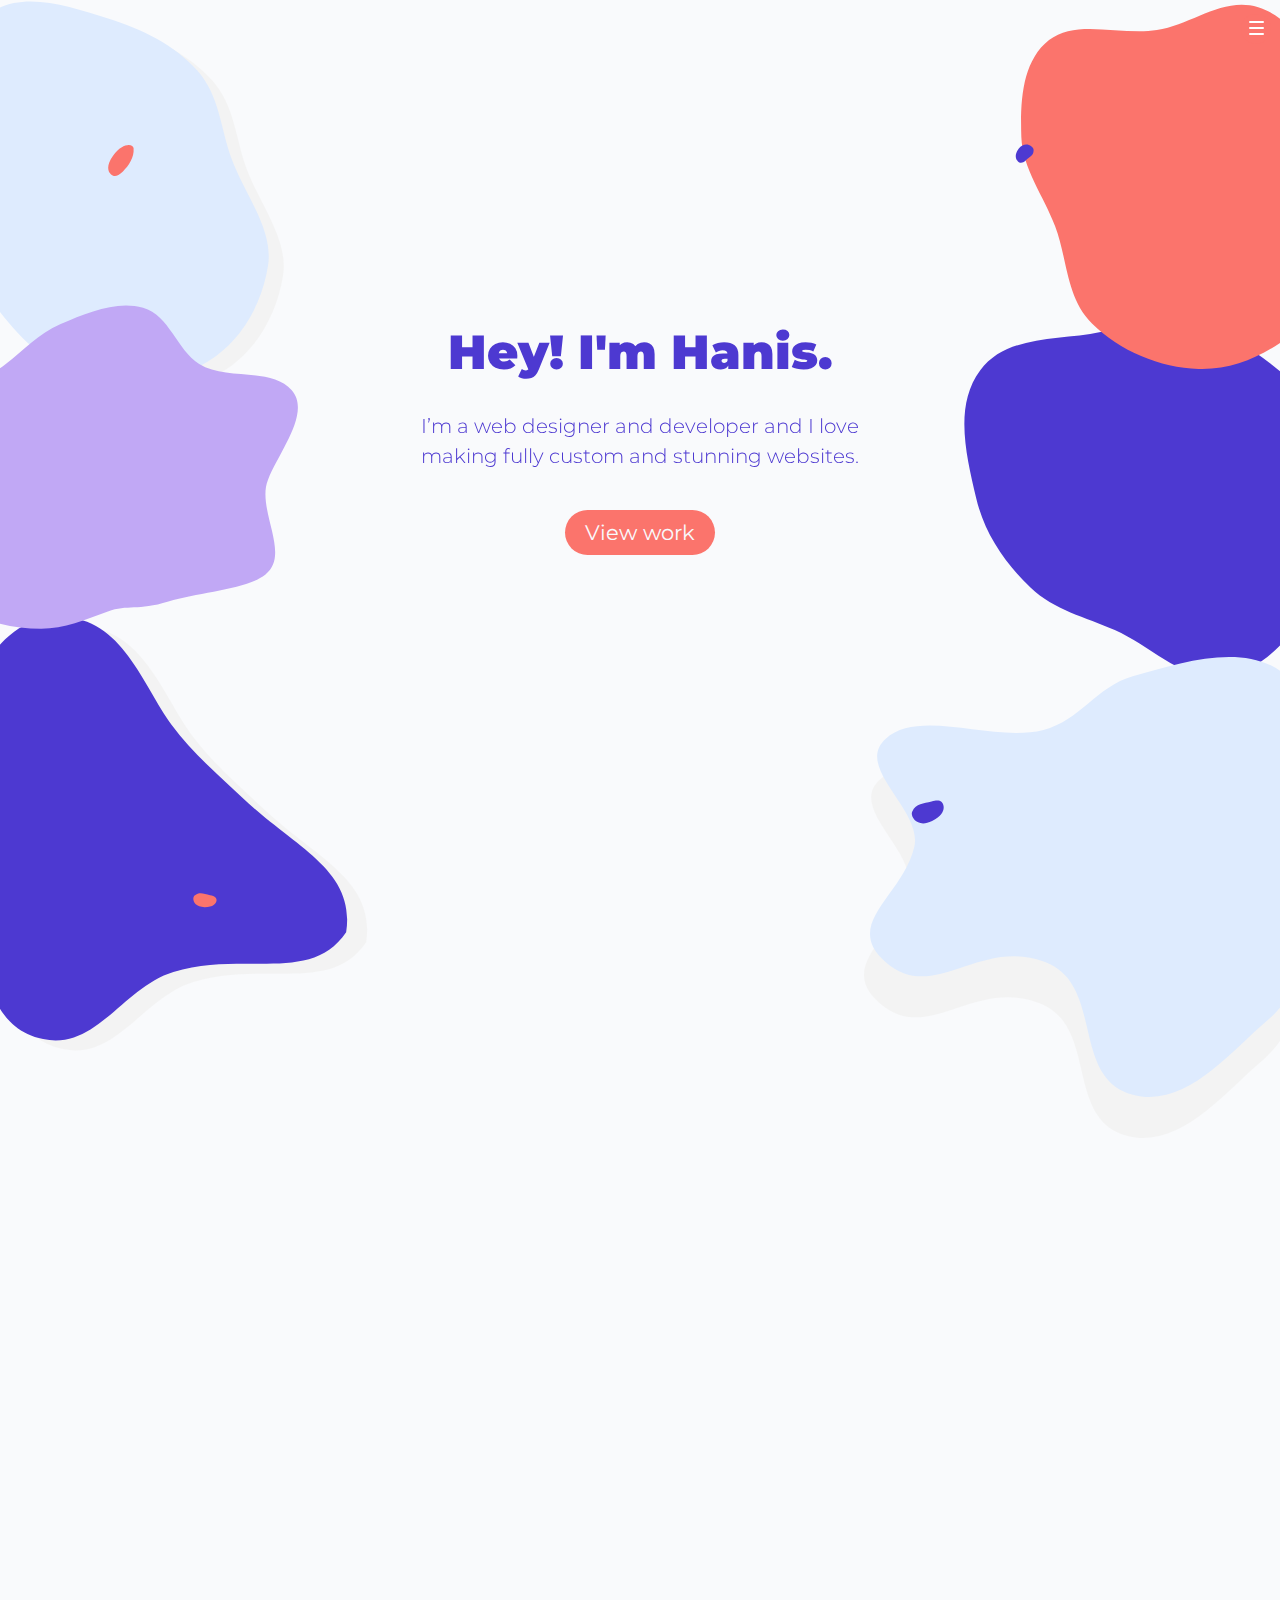
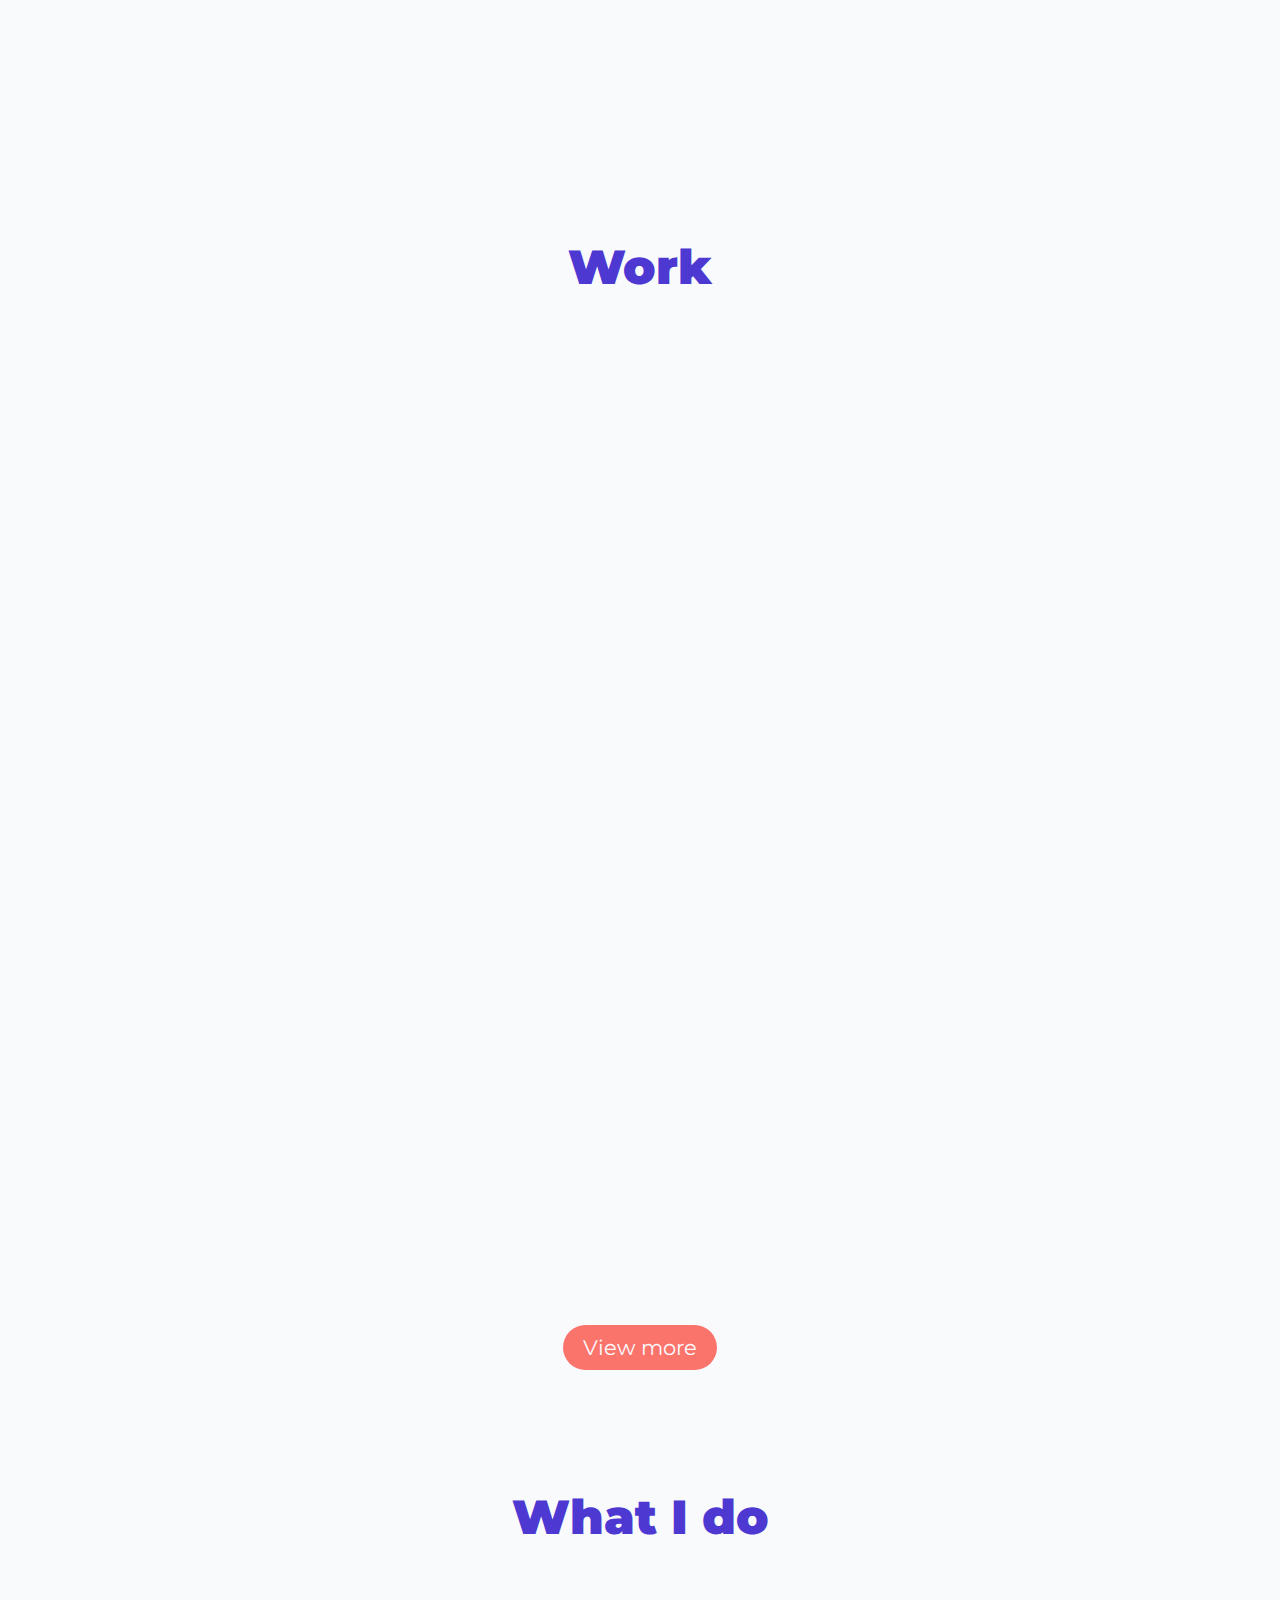
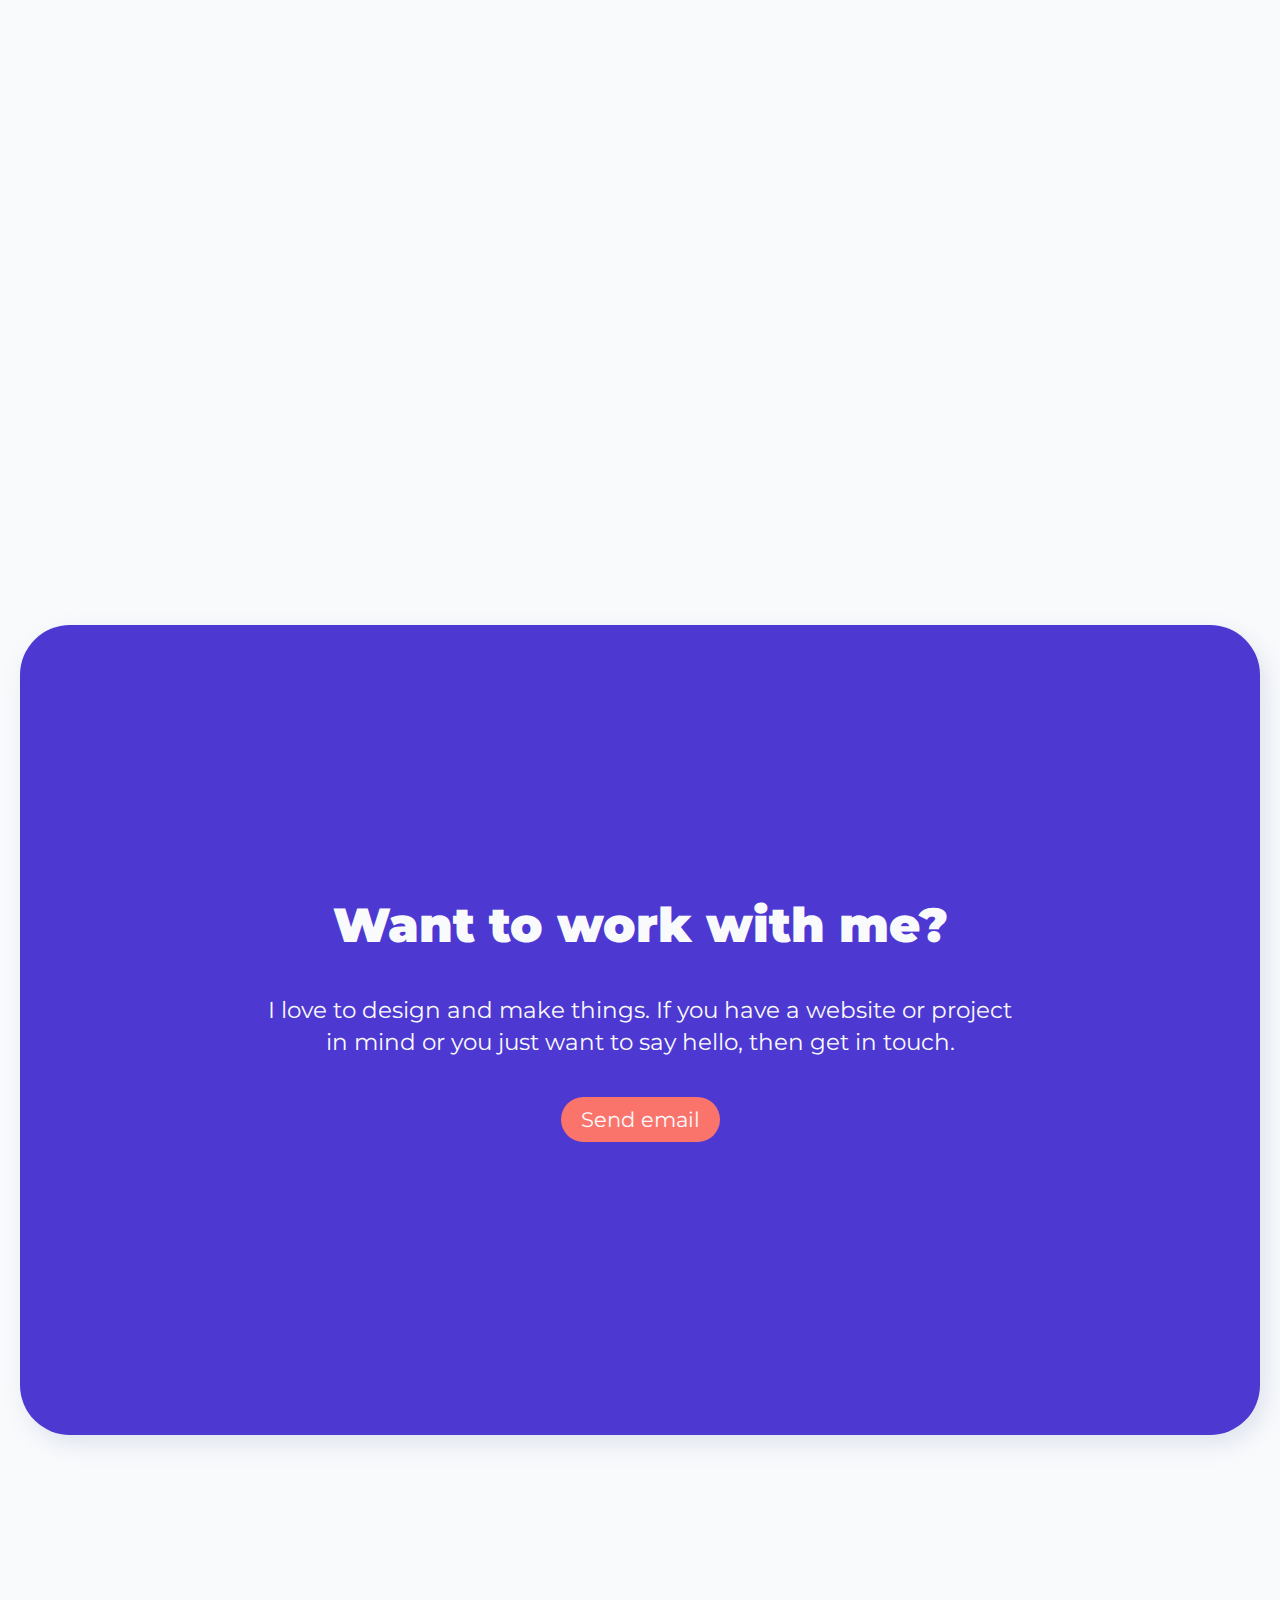
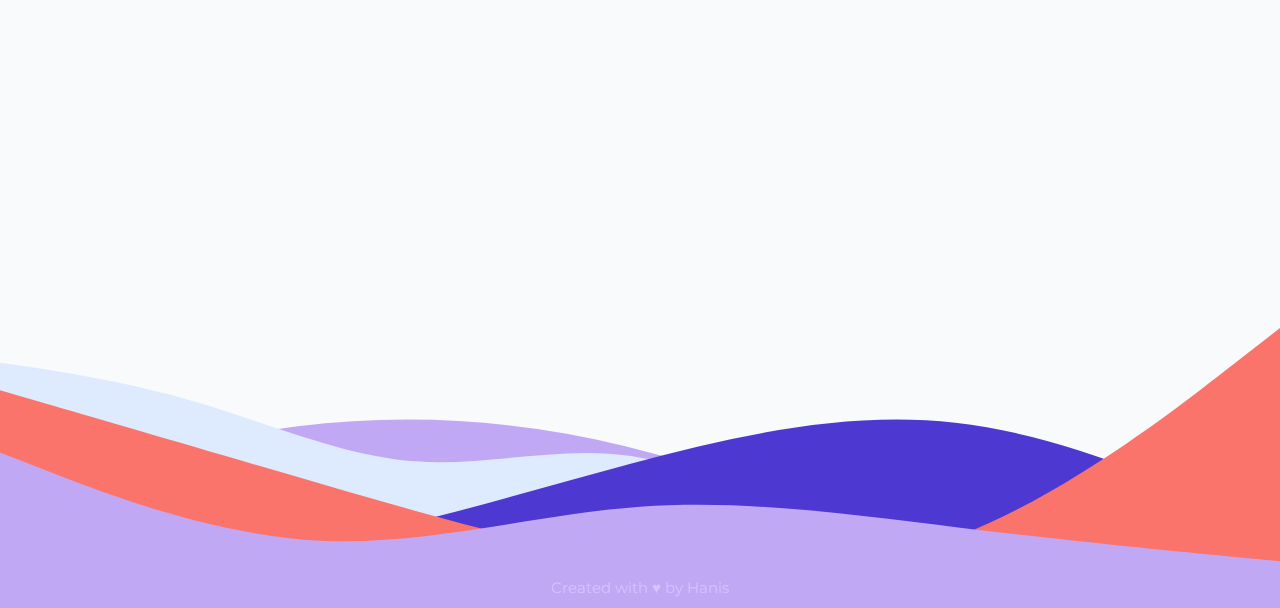
==== commit ef808035: "Update with new project Kopikaw files" ====
--- a/index.html
+++ b/index.html
@@ -161,9 +161,7 @@
                   data-aos-duration="1500"
                 >
                   <h3>Tea Time</h3>
-                  <span>JavaScript</span>
-                  <span>HTML</span>
-                  <span>CSS</span>
+                  <span>Web Development</span>
                   <p>
                     Tea Time is a JavaScript-based interactive clock that
                     suggests a type of tea based on the time of the day. Users
@@ -187,8 +185,7 @@
                   data-aos-duration="1500"
                 >
                   <h3>Nexus</h3>
-                  <span>HTML</span>
-                  <span>CSS</span>
+                  <span>Web Development</span>
                   <p>
                     Nexus is a space travel website concept that is coded with
                     HTML and CSS. It is fully responsive across mobile, tablet
@@ -211,12 +208,35 @@
                   data-aos-duration="1500"
                 >
                   <h3>Rogue Pickings</h3>
-                  <span>HTML</span>
-                  <span>CSS</span>
+                  <span>Web Development</span>
                   <p>
                     Rogue Pickings is a sample site for a food truck company. It
                     features a responsive one-page website coded using HTML and
                     CSS.
+                  </p>
+                </div>
+              </article>
+            </a>
+            <a href="work/kopikaw-overview.html">
+              <article id="article-b" data-aos-delay="700">
+                <img
+                  src="img/preview-kopikaw.png"
+                  alt="Kopikaw logo preview"
+                  data-aos="fade-left"
+                  data-aos-duration="1500"
+                />
+                <div
+                  class="work-text"
+                  data-aos="fade-in"
+                  data-aos-duration="1500"
+                >
+                  <h3>Kopikaw Coffee</h3>
+                  <span>Brand Identity</span>
+                  <p>
+                    Kopikaw is a coffee shop concept. It features a full brand
+                    identity guideline which includes the color scheme, logo,
+                    typescale, and imagery to support the brand personality and
+                    messaging.
                   </p>
                 </div>
               </article>
--- a/css/main.css
+++ b/css/main.css
@@ -47,7 +47,6 @@
 /* ==========================================================================
    Browser Upgrade Prompt
    ========================================================================== */
-
 .browserupgrade {
   margin: 0.2em 0;
   background: #ccc;
@@ -60,7 +59,7 @@
    ========================================================================== */
 /* === General styles === */
 html {
-  font-size: 14px;
+  font-size: 15px;
   margin: 0 auto;
 }
 
@@ -580,7 +579,6 @@
 }
 
 .call-to-action a {
-  color: ;
   text-decoration: none;
 }
 
@@ -948,7 +946,6 @@
 /* ==========================================================================
 	 DESKTOP STYLES
 ========================================================================== */
-
 @media only screen and (min-width: 1023px) {
   .svg-lt,
   .svg-lm,
@@ -1098,7 +1095,6 @@
 /* ==========================================================================
    Print styles
    ========================================================================== */
-
 @media print {
   *,
   *:before,
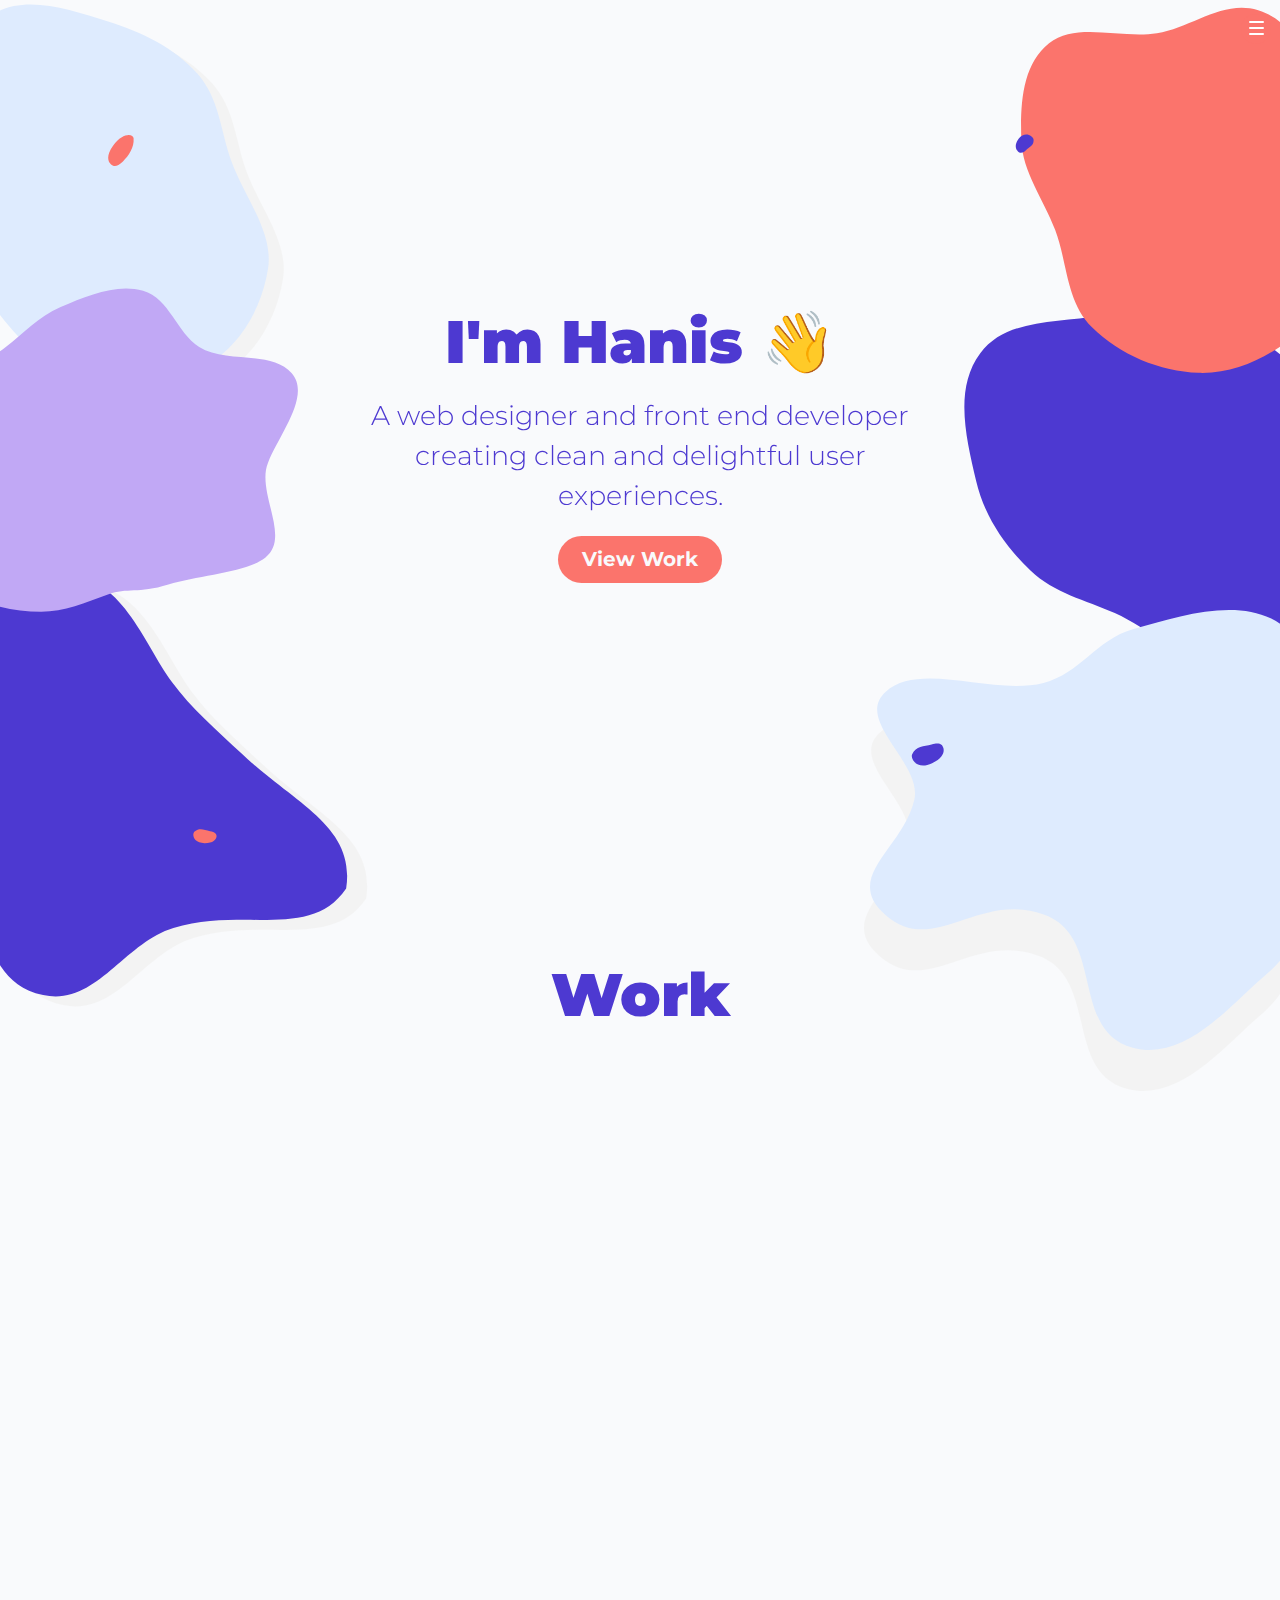
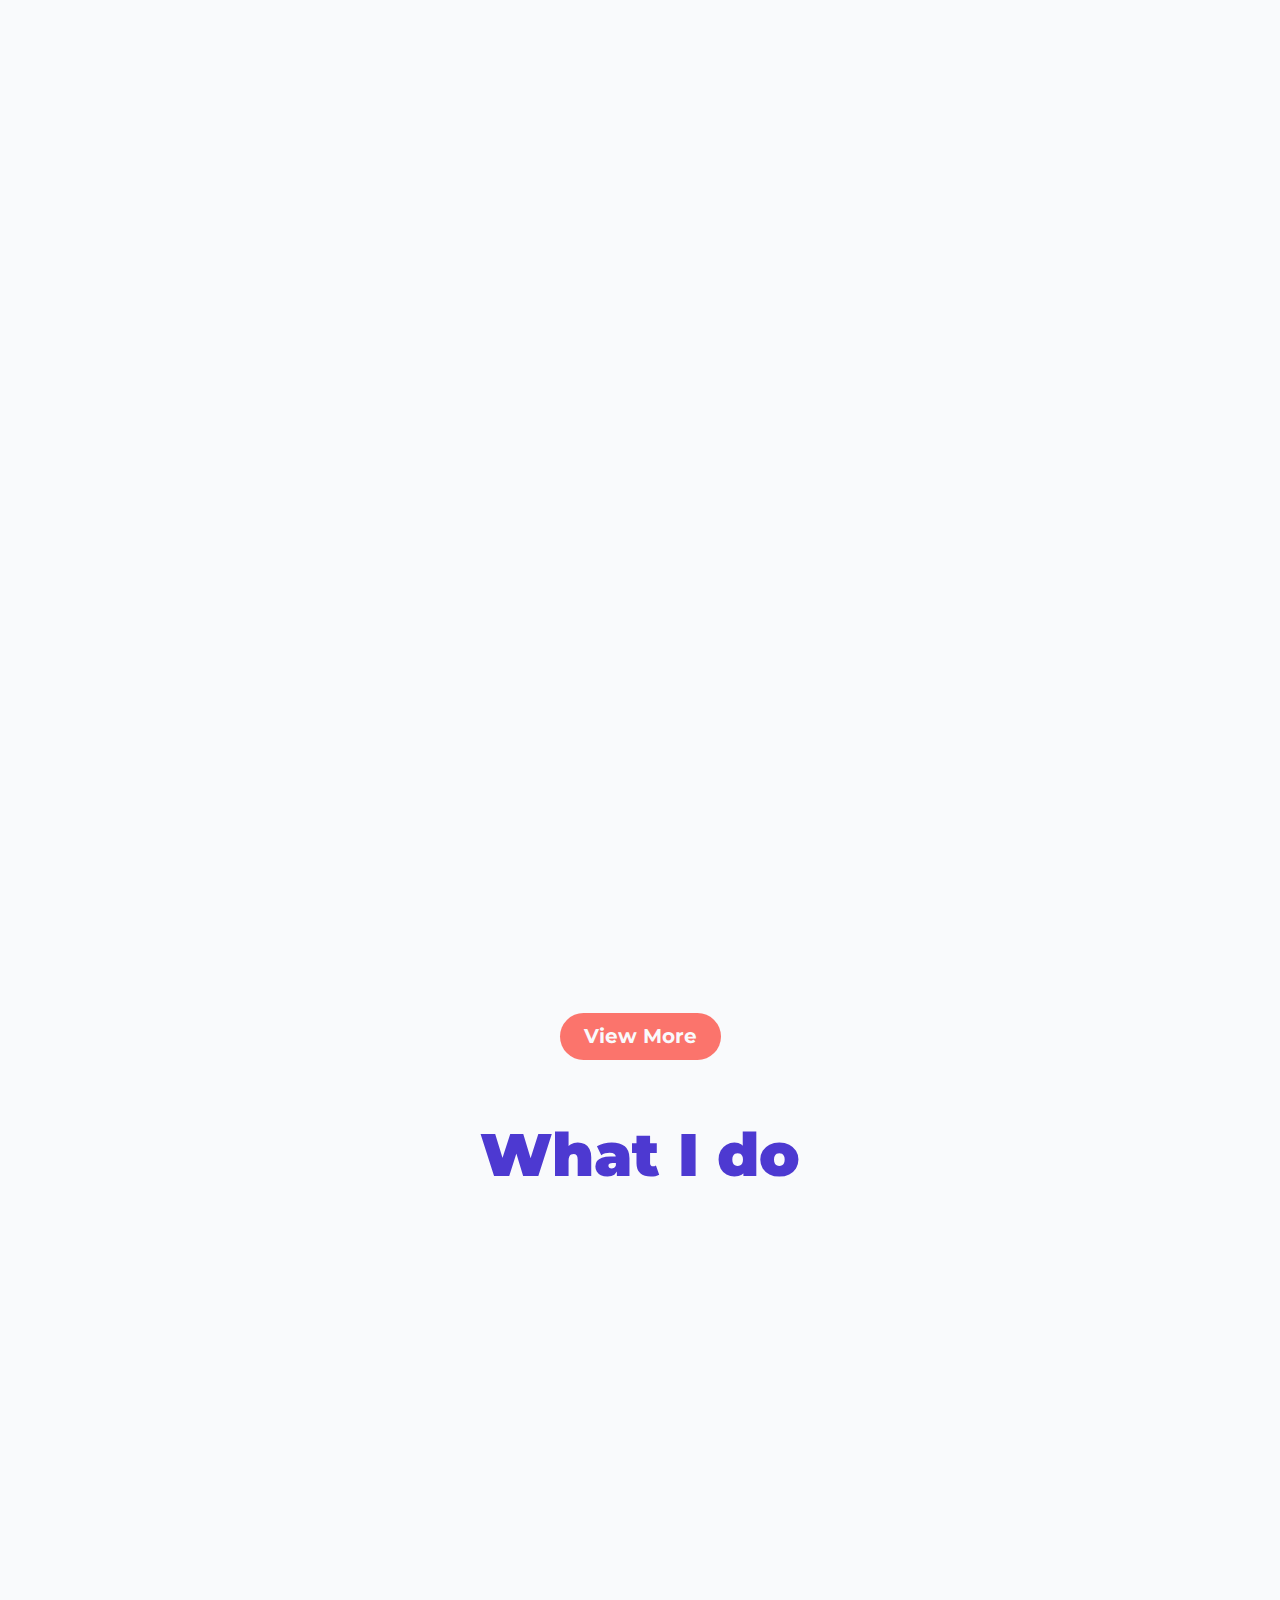
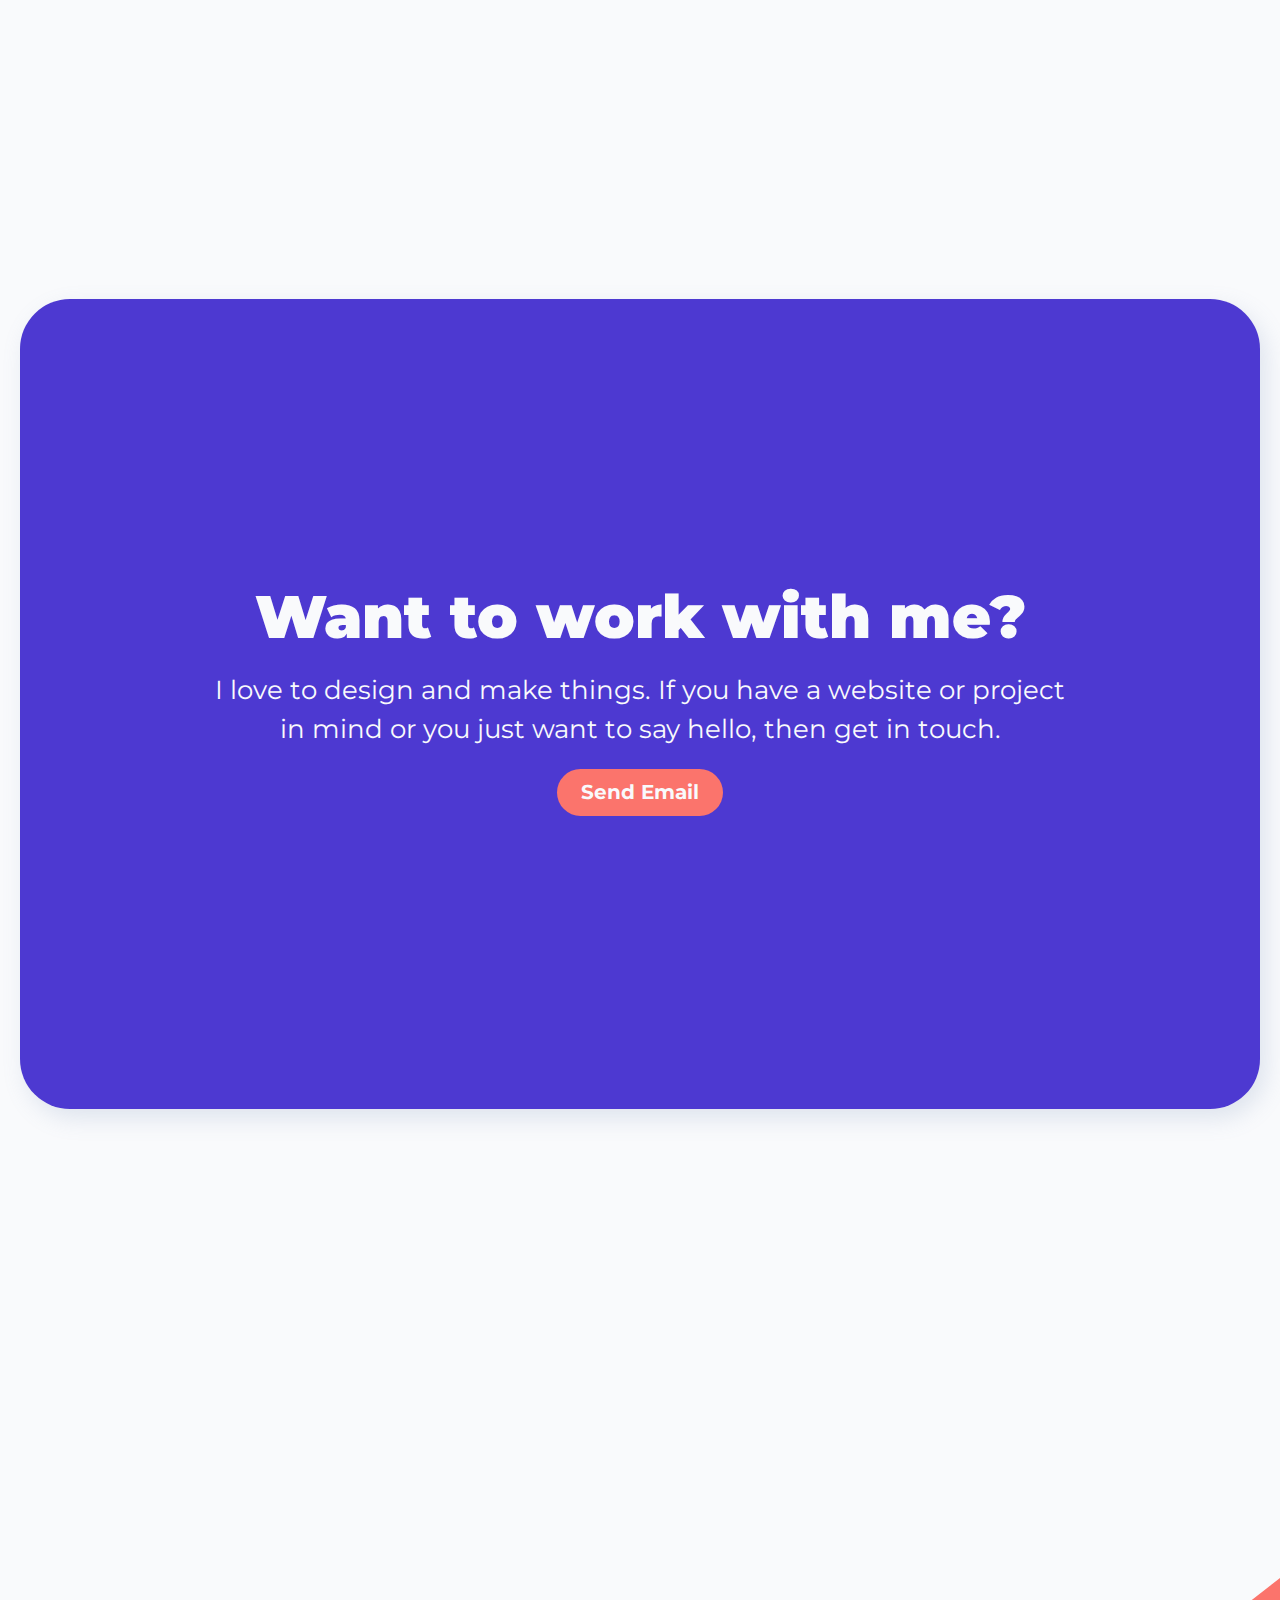
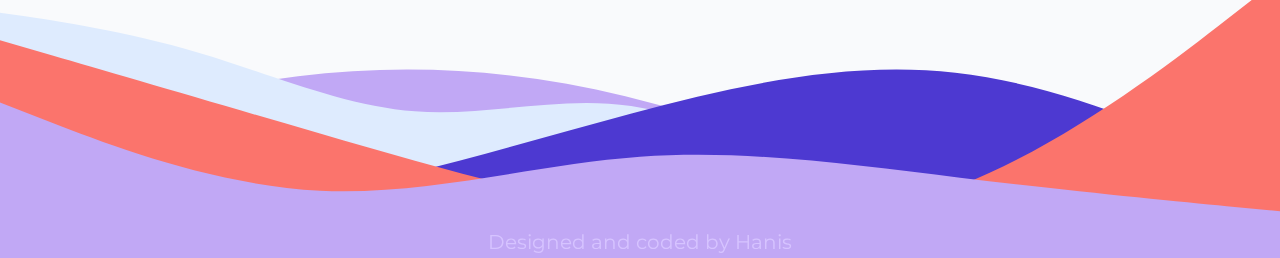
==== commit c16db498: "Add tea time work page" ====
--- a/index.html
+++ b/index.html
@@ -85,19 +85,19 @@
     <main>
       <section class="hero">
         <div class="content-wrapper">
-          <h1 data-aos="fade-in" data-aos-duration="600">Hey! I'm Hanis.</h1>
+          <h1 data-aos="fade-in" data-aos-duration="600">I'm Hanis &#128075</h1>
           <h2 data-aos="fade-in" data-aos-delay="700" data-aos-duration="600">
-            I’m a web designer and developer and I love making fully custom and
-            stunning websites.
+            A web designer and front end developer creating clean and delightful
+            user experiences.
           </h2>
-          <div class="button-container">
+          <div class="button-container" 
+              data-aos="zoom-in"
+              data-aos-delay="1400"
+              data-aos-duration="600"
+              data-aos-anchor-placement="top">
             <a
               href="#work-section"
               class="button"
-              data-aos="zoom-in"
-              data-aos-delay="1400"
-              data-aos-duration="600"
-              data-aos-anchor-placement="top"
               >View work</a
             >
           </div>
@@ -117,32 +117,6 @@
         <img src="img/e10.svg" alt="" class="svg-e10" />
       </div>
 
-      <section class="initial-call-to-action">
-        <div class="wrapper-container">
-          <div class="content-wrapper">
-            <h2 data-aos="fade-in" data-aos-duration="700">
-              A good website engages a visitor and turns them into customers.
-            </h2>
-            <div
-              class="cta-highlight"
-              data-aos="fade-in"
-              data-aos-duration="500"
-              data-aos-delay="800"
-            >
-              <h2>I can build one for you.</h2>
-            </div>
-            <h2
-              data-aos="fade-in"
-              data-aos-duration="800"
-              data-aos-delay="1800"
-              data-aos-anchor-placement="top"
-            >
-              Continue scrolling to see what I can do.
-            </h2>
-          </div>
-        </div>
-      </section>
-
       <section class="work" id="work-section">
         <div class="wrapper-container">
           <h1>Work</h1>
@@ -171,11 +145,11 @@
                 </div>
               </article>
             </a>
-            <a href="work/nexus-overview.html">
+            <a href="work/nexus-voyage-overview.html">
               <article id="article-b" data-aos-delay="300">
                 <img
-                  src="img/nexus-preview.png"
-                  alt="Nexus website previews on desktop and phone browsers"
+                  src="img/nexus-voyage-preview.png"
+                  alt="Nexus voyage website previews on desktop and phone browsers"
                   data-aos="fade-left"
                   data-aos-duration="1500"
                 />
@@ -184,10 +158,10 @@
                   data-aos="fade-in"
                   data-aos-duration="1500"
                 >
-                  <h3>Nexus</h3>
+                  <h3>Nexus Voyage</h3>
                   <span>Web Development</span>
                   <p>
-                    Nexus is a space travel website concept that is coded with
+                    Nexus Voyage is a space travel website concept that is coded with
                     HTML and CSS. It is fully responsive across mobile, tablet
                     and desktop devices.
                   </p>
@@ -220,7 +194,7 @@
             <a href="work/kopikaw-overview.html">
               <article id="article-b" data-aos-delay="700">
                 <img
-                  src="img/preview-kopikaw.png"
+                  src="img/kopikaw-preview.jpg"
                   alt="Kopikaw logo preview"
                   data-aos="fade-left"
                   data-aos-duration="1500"
@@ -257,10 +231,7 @@
               <div class="skills-text">
                 <h4>Code</h4>
                 <p>
-                  Whether building from ground-up or refreshing existing pages,
-                  I can help write code that is lean and clean for you -
-                  optimized for mobile-responsiveness, fast loading and ease of
-                  use.
+                 I code using the latest HTML, CSS, JavaScript, and jQuery to develop websites that are mobile-ready, fast, and easy to use.
                 </p>
               </div>
             </article>
@@ -274,9 +245,7 @@
               <div class="skills-text">
                 <h4>Design</h4>
                 <p>
-                  I value stylish and modern designs, with focus on cohesive
-                  blends of typography and content to convey the message that
-                  you want to send.
+                  I use Figma and Illustrator to create stylish, modern, and user-friendly designs to convey the message that you want to send.
                 </p>
               </div>
             </article>
@@ -290,9 +259,7 @@
               <div class="skills-text">
                 <h4>Support</h4>
                 <p>
-                  I can also take care of the technical needs of your website,
-                  be it updates, troubleshooting and maintenance, leaving you
-                  time to do what you love.
+                  I can also take care of your site's updates, troubleshooting, and maintenance, leaving you time to do what you love.
                 </p>
               </div>
             </article>
@@ -362,7 +329,7 @@
       data-aos-duration="1200"
       data-aos-once="true"
     >
-      <p>Created with ♥ by <a href="/">Hanis</a></p>
+      <p>Designed and coded by <a href="/">Hanis</a></p>
       <img src="img/waves-footer.svg" alt="" />
     </div>
 
--- a/css/main.css
+++ b/css/main.css
@@ -59,7 +59,7 @@
    ========================================================================== */
 /* === General styles === */
 html {
-  font-size: 15px;
+  font-size: 16px;
   margin: 0 auto;
 }
 
@@ -88,30 +88,33 @@
 p {
   font-size: 1em;
   font-weight: 400;
-  line-height: 1.4em;
+  line-height: 1.5em;
   transition: all 0.3s;
+  color: #2d2c33;
+  margin: 0 0;
 }
 
 h1 {
-  font-size: 2.5em;
+  font-size: 3em;
   font-weight: 900;
   margin: 0 auto;
-  padding: 0 0 10px 0;
+  padding: 10px 0;
 }
 
 h2 {
   font-size: 1.333em;
   font-weight: 300;
-  margin: 0 auto;
   padding: 0;
+  margin: 0;
   line-height: 1.5em;
 }
 
 h3 {
-  font-size: 1.5em;
+  font-size: 1.6em;
   font-weight: 700;
-  margin: 0.7em auto;
+  margin: 13px auto;
   padding: 0;
+  text-transform: capitalize;
 }
 
 h4 {
@@ -122,7 +125,7 @@
 }
 
 section {
-  margin: 60px auto;
+  margin: 50px auto;
 }
 
 img {
@@ -132,27 +135,16 @@
 
 article {
   border-radius: 30px;
-  padding: 40px 20px 10px 20px;
+  padding: 0 20px;
+  margin: 30px auto;
 }
 
 span {
   background-color: #deebfe;
   border-radius: 50px;
-  text-transform: uppercase;
   padding: 6px 20px;
   margin: 0 auto;
   line-height: 2.5em;
-}
-
-.button {
-  background-color: #fb746c;
-  border-radius: 50px;
-  text-align: center;
-  text-decoration: none;
-  font-size: 1.4em;
-  font-weight: 400;
-  color: #f9fafc;
-  padding: 10px 20px;
 }
 
 .rounded-square-container {
@@ -341,12 +333,15 @@
 
 .social-icons p {
   display: flex;
+  color: #4d39d1;
   justify-content: center;
   align-items: center;
   background-color: #deebfe;
   border-radius: 50%;
   width: 40px;
   height: 40px;
+  transition: all 0.5s;
+  transition-timing-function: cubic-bezier(0.2, 3, 0.4, 1);
 }
 
 .social-icons a {
@@ -363,7 +358,7 @@
   position: absolute;
   text-align: center;
   width: 100%;
-  bottom: -5px;
+  bottom: 1px;
   color: #d6c3ff;
 }
 
@@ -465,6 +460,33 @@
   left: auto;
   bottom: auto;
   max-width: 2%;
+}
+
+/* === Button === */
+
+.button-container {
+  display: flex;
+  flex-flow: row wrap;
+  text-transform: capitalize;
+  margin-bottom: 20px;
+}
+
+.button {
+  background-color: #fb746c;
+  border-radius: 50px;
+  text-align: center;
+  text-decoration: none;
+  font-size: 1em;
+  font-weight: 700;
+  color: #f9fafc;
+  padding: 12px 24px;
+  margin: 20px auto 0 auto;
+  transition: all 0.5s;
+  transition-timing-function: cubic-bezier(0.2, 3, 0.4, 1);
+}
+
+#button-full-width {
+  width: 100%;
 }
 
 /* === Hero === */
@@ -486,46 +508,16 @@
   z-index: 1;
 }
 
-.hero h2 {
-  padding: 1em 0;
-}
-
-/* === Initial call to action === */
-.initial-call-to-action {
-  display: flex;
-  justify-content: center;
-  align-items: center;
-  text-align: center;
-  height: 80vh;
-  overflow: hidden;
-  padding: 80px 0 20px 0;
-}
-
-.initial-call-to-action .content-wrapper {
-  background-color: #f9fafc;
-  border-radius: 50px;
-  padding: 40px 30px;
-  position: relative;
-}
-
-.cta-highlight {
-  background-color: #deebfe;
-  display: inline-block;
-  margin: 1.5em 0;
-  padding: 6px 20px;
-  border-radius: 50px;
-}
-
-.cta-highlight h2 {
-  font-weight: 700;
-}
-
 /* === Work === */
 .work {
   text-align: center;
   min-height: 50vh;
 }
 
+.work p {
+  margin: 20px auto 0 auto;
+}
+
 /* === Skills === */
 .skills {
   display: flex;
@@ -533,16 +525,16 @@
   align-items: center;
   min-height: 50vh;
   text-align: center;
-  padding: 70px 0;
+  padding: 0 0 50px 0;
 }
 
 .skills .content-wrapper {
-  padding-top: 40px;
+  margin-top: 40px;
 }
 
 .skills article {
   background-color: #ffffff;
-  padding: 40px 30px;
+  padding: 75px 30px;
   margin: 40px;
   max-width: 300px;
   box-shadow: 6px 9px 23px 0px rgba(117, 138, 180, 0.1);
@@ -559,23 +551,21 @@
   padding-top: 15px;
 }
 
-/* === Final call to action === */
+/* === Call to action === */
 .call-to-action {
   padding: 0 20px;
 }
 
 .call-to-action .rounded-square-container {
   background-color: #4d39d1;
+}
+
+.call-to-action .content-wrapper {
+  padding: 50px 45px;
+}
+
+.call-to-action p {
   color: #f9fafc;
-}
-
-.call-to-action .content-wrapper {
-  padding: 0 45px;
-}
-
-.call-to-action p {
-  font-size: 1.2em;
-  padding-bottom: 20px;
 }
 
 .call-to-action a {
@@ -583,7 +573,7 @@
 }
 
 .call-to-action h1 {
-  padding-bottom: 20px;
+  color: #f9fafc;
 }
 
 /* === About === */
@@ -591,7 +581,27 @@
   padding: 0 20px;
 }
 
-.about .rounded-square-container,
+.about-text {
+  text-align: left;
+  padding: 1em 0;
+}
+
+.about p {
+  margin-bottom: 16px;
+}
+
+.about #button-full-width {
+  margin: 0 auto;
+}
+
+.image-container {
+  overflow: hidden;
+  display: flex;
+  justify-content: center;
+  align-items: center;
+}
+
+/* === Contact === */
 .contact .rounded-square-container {
   min-height: 1vh;
   padding: 50px 30px;
@@ -599,28 +609,6 @@
   color: #4d39d1;
 }
 
-.about-text {
-  text-align: left;
-  padding: 1em 0;
-}
-
-.about-text a {
-  font-weight: 700;
-}
-
-.about img {
-  border-radius: 30px;
-}
-
-.image-container,
-.work-overview img {
-  overflow: hidden;
-  display: flex;
-  justify-content: center;
-  align-items: center;
-}
-
-/* === Contact === */
 .contact {
   padding: 0 20px;
   min-height: 100vh;
@@ -643,84 +631,57 @@
   font-size: 1.2em;
 }
 
-/* === Work overview === */
-.work-overview {
+/* === Work Page === */
+#work-page {
   padding: 0 20px;
-  text-align: center;
-}
-
-.work-overview img {
-  max-width: 83vh;
-  margin: 0 auto;
-}
-
-.button-container {
-  margin: 30px 0;
-  transition: all 0.5s;
-  transition-timing-function: cubic-bezier(0.2, 3, 0.4, 1);
-}
-
-.work-overview-text {
-  background-color: #ffffff;
-  border-radius: 50px;
-  padding: 30px;
-  margin: 30px auto;
+}
+
+#work-page img {
+  border-radius: 33px;
   box-shadow: 6px 9px 23px 0px rgba(117, 138, 180, 0.2);
   -webkit-box-shadow: 6px 9px 23px 0px rgba(117, 138, 180, 0.2);
   -moz-box-shadow: 6px 9px 23px 0px rgba(117, 138, 180, 0.2);
 }
 
-.work-overview p {
-  padding: 0 22px;
-}
-
-#button-full-width {
-  display: block;
-  width: 80%;
-  line-height: 0;
-  font-size: 1.3em;
-  font-weight: 700;
-  margin: 0 auto;
-  padding: 20px;
-}
-
-.pagination {
-  display: flex;
-  flex-flow: row nowrap;
-  justify-content: space-between;
-  align-items: stretch;
-  padding: 0 4%;
-}
-
-.pagination > .button {
+#work-page .no-shadow {
+  box-shadow: none;
+}
+
+.summary p {
+  color: #4d39d1;
+}
+
+.other-work-links #button-full-width {
+  display: inline-block;
+  margin: 10px auto;
+  width: fit-content;
   background-color: #deebfe;
   color: #4d39d1;
-  text-transform: uppercase;
+  font-weight: 400;
+}
+
+figure {
+  width: 100%;
+  margin: 0 auto 30px auto;
+}
+
+.mini-detail {
+  display: inline-block;
+  margin: 0;
+  width: 100%;
+  height: 100%;
+}
+
+.mini-detail-item {
+  float: left;
+  width: 50%;
+  height: 50%;
+  margin: 15px auto;
+}
+
+.mini-detail h2 {
   font-size: 1em;
-}
-
-/* === Work overview image slides === */
-.image-slides-buttons {
-  margin-top: 18px;
-}
-
-.image-slides-buttons > .next,
-.image-slides-buttons > .prev {
-  background-color: #deebfe;
-  border-radius: 50px;
-  font-size: 1em;
-  font-weight: 400;
-  color: #4d39d1;
-  padding: 9px 15px;
-  margin: 0 10px;
-}
-
-.image-slides-inner img {
-  display: none;
-}
-
-.image-slides-inner img.active {
-  display: inline-block;
+  font-weight: 700;
 }
 
 /* ==========================================================================
@@ -776,12 +737,8 @@
 	 TABLET STYLES
 ========================================================================== */
 @media only screen and (min-width: 600px) {
-  h1 {
-    font-size: 3.2em;
-  }
-
   .hero {
-    padding: 0 30%;
+    padding: 0 27%;
   }
 
   .hero .content-wrapper {
@@ -809,25 +766,18 @@
     color: #deebfe;
   }
 
-  .button-container:hover {
+  .social-icons p:hover,
+  .button:hover {
     transform: scale(1.05, 1.05);
-  }
-
-  .button:hover {
     box-shadow: 6px 6px 14px 0px rgba(216, 112, 46, 0.2);
     -webkit-box-shadow: 6px 6px 14px 0px rgba(216, 112, 46, 0.2);
     -moz-box-shadow: 6px 6px 14px 0px rgba(216, 112, 46, 0.2);
   }
 
   .social-icons p:hover,
-  .pagination .button:hover,
-  .image-slides-buttons .next:hover,
-  .image-slides-buttons .prev:hover {
+  #work-page .other-work-links .button:hover {
     background-color: #fb746c;
     color: #deebfe;
-    box-shadow: 6px 6px 14px 0px rgba(216, 112, 46, 0.2);
-    -webkit-box-shadow: 6px 6px 14px 0px rgba(216, 112, 46, 0.2);
-    -moz-box-shadow: 6px 6px 14px 0px rgba(216, 112, 46, 0.2);
   }
 
   /* == Hamburger menu == */
@@ -859,11 +809,18 @@
     margin-right: 5%;
   }
 
-  .work article,
+  .work article {
+    display: flex;
+    flex-flow: row nowrap;
+    text-align: left;
+    margin: 80px auto;
+  }
+
   .skills article {
     display: flex;
     flex-flow: row nowrap;
     text-align: left;
+    margin: 40px auto;
   }
 
   .work article img {
@@ -873,11 +830,15 @@
     object-fit: contain;
   }
 
+  .work-text {
+    margin: 0 28px;
+  }
+
+  /* === Work Main=== */
   #article-b {
     flex-flow: row-reverse;
     text-align: right;
   }
-
   /* === Skills === */
   .skills article {
     max-width: 700px;
@@ -893,12 +854,233 @@
     max-width: 150vh;
   }
 
+  .hero h1,
+  .call-to-action h1 {
+    padding-bottom: 20px;
+  }
+
   .call-to-action .content-wrapper {
-    max-width: 767px;
+    max-width: 850px;
   }
 
   .call-to-action p {
-    font-size: 1.5em;
+    font-size: 1.3em;
+  }
+
+  /* === About === */
+  .about {
+    padding: 0 100px;
+  }
+
+  .about img {
+    width: 80%;
+  }
+
+  .about #button-full-width {
+    width: unset;
+    margin-left: 0;
+    margin-right: 0;
+  }
+
+  /* === Work page=== */
+  #work-page {
+    padding: 0 50px;
+  }
+
+  .summary {
+    display: flex;
+    flex-flow: row nowrap;
+    justify-content: space-between;
+    width: 100%;
+    height: 100%;
+  }
+
+  .title {
+    width: 60%;
+    margin-right: 70px;
+  }
+
+  .summary figure {
+    width: 40%;
+  }
+
+  .mini-detail {
+    display: flex;
+    justify-content: space-between;
+    margin-bottom: 60px;
+  }
+
+  .mini-detail-item {
+    float: none;
+    height: unset;
+    width: unset;
+    margin-left: 0;
+    margin-right: 0;
+  }
+
+  .section-text,
+  .section-result {
+    display: flex;
+    flex-flow: row nowrap;
+    align-items: flex-start;
+    width: 100%;
+  }
+
+  .section-text h3,
+  .section-result h3 {
+    min-width: 40%;
+    padding: 0;
+    margin: 0;
+  }
+
+  .section-result {
+    justify-content: space-between;
+    align-items: center;
+  }
+
+  .section-result .button {
+    float: right;
+    margin-right: 15px;
+  }
+
+  /* === Contact === */
+  .contact {
+    min-height: 100vh;
+    display: flex;
+    align-items: center;
+    justify-content: center;
+    margin: 0 25%;
+  }
+
+  .contact .rounded-square-container {
+    min-width: 60%;
+  }
+}
+/* ==========================================================================
+	 DESKTOP STYLES
+========================================================================== */
+@media only screen and (min-width: 1023px) {
+  html {
+    font-size: 20px;
+  }
+
+  .svg-lt,
+  .svg-lm,
+  .svg-lb,
+  .svg-rt,
+  .svg-rm,
+  .svg-rb {
+    max-width: 40%;
+  }
+
+  .svg-lt {
+    left: -13%;
+    top: -1%;
+    right: auto;
+    bottom: auto;
+    filter: drop-shadow(15px 10px 0px #f3f3f3);
+  }
+
+  .svg-lm {
+    left: -11%;
+    top: 5%;
+    right: auto;
+    bottom: auto;
+  }
+
+  .svg-lb {
+    left: -12%;
+    top: 13%;
+    right: auto;
+    bottom: auto;
+    filter: drop-shadow(20px 10px 0px #f3f3f3);
+  }
+
+  .svg-rt {
+    left: auto;
+    top: -1%;
+    right: -13%;
+    bottom: auto;
+  }
+
+  .svg-rm {
+    left: auto;
+    top: 5%;
+    right: -10%;
+    bottom: auto;
+  }
+
+  .svg-rb {
+    left: auto;
+    top: 14%;
+    right: -8%;
+    bottom: auto;
+    filter: drop-shadow(-6px 41px 0px #f3f3f3);
+  }
+
+  .svg-e6,
+  .svg-e7,
+  .svg-e9,
+  .svg-e10,
+  .svg-waves {
+    position: absolute;
+  }
+
+  .svg-e6 {
+    left: 8%;
+    top: 3%;
+    right: auto;
+    bottom: auto;
+    max-width: 3%;
+  }
+
+  .svg-e7 {
+    right: 26%;
+    top: 17%;
+    left: auto;
+    bottom: auto;
+    max-width: 3%;
+  }
+
+  .svg-e9 {
+    left: 15%;
+    top: 19%;
+    right: auto;
+    bottom: auto;
+    max-width: 2%;
+  }
+
+  .svg-e10 {
+    right: 19%;
+    top: 3%;
+    left: auto;
+    bottom: auto;
+    max-width: 2%;
+  }
+
+  /* === Work === */
+  .work {
+    margin-left: 10%;
+    margin-right: 10%;
+  }
+
+  /* === Skills === */
+  .skills .content-wrapper {
+    display: flex;
+    flex-flow: row nowrap;
+    justify-content: center;
+    max-width: 90vw;
+  }
+
+  .skills article {
+    display: block;
+    text-align: center;
+    margin: 25px;
+    max-width: 300px;
+  }
+
+  .skills-text {
+    padding-left: 0;
   }
 
   /* === About === */
@@ -910,176 +1092,42 @@
     margin: 0 auto;
   }
 
+  .about img {
+    width: 100%;
+  }
+
   .about-text {
-    max-width: 54%;
-    padding: 1em 1.2em 1em 0.5em;
+    max-width: 40%;
+    padding: 0 70px;
   }
 
   .about .content-wrapper {
     display: flex;
     flex-flow: row nowrap;
-    justify-content: space-around;
-  }
-
-  /* === Contact === */
-  .contact {
-    min-height: 100vh;
-    display: flex;
-    align-items: center;
     justify-content: center;
-    margin: 0 25%;
-  }
-
-  .contact .rounded-square-container {
-    min-width: 100%;
-  }
-
-  /* === Work overview === */
-  .work-overview {
-    margin: 60px 6%;
-  }
-
-  #button-full-width {
-    width: 50%;
-  }
-}
-/* ==========================================================================
-	 DESKTOP STYLES
-========================================================================== */
-@media only screen and (min-width: 1023px) {
-  .svg-lt,
-  .svg-lm,
-  .svg-lb,
-  .svg-rt,
-  .svg-rm,
-  .svg-rb {
-    max-width: 40%;
-  }
-
-  .svg-lt {
-    left: -13%;
-    top: -1%;
-    right: auto;
-    bottom: auto;
-    filter: drop-shadow(15px 10px 0px #f3f3f3);
-  }
-
-  .svg-lm {
-    left: -11%;
-    top: 5%;
-    right: auto;
-    bottom: auto;
-  }
-
-  .svg-lb {
-    left: -12%;
-    top: 13%;
-    right: auto;
-    bottom: auto;
-    filter: drop-shadow(20px 10px 0px #f3f3f3);
-  }
-
-  .svg-rt {
-    left: auto;
-    top: -1%;
-    right: -13%;
-    bottom: auto;
-  }
-
-  .svg-rm {
-    left: auto;
-    top: 5%;
-    right: -10%;
-    bottom: auto;
-  }
-
-  .svg-rb {
-    left: auto;
-    top: 14%;
-    right: -8%;
-    bottom: auto;
-    filter: drop-shadow(-6px 41px 0px #f3f3f3);
-  }
-
-  .svg-e6,
-  .svg-e7,
-  .svg-e9,
-  .svg-e10,
-  .svg-waves {
-    position: absolute;
-  }
-
-  .svg-e6 {
-    left: 8%;
-    top: 3%;
-    right: auto;
-    bottom: auto;
-    max-width: 3%;
-  }
-
-  .svg-e7 {
-    right: 26%;
-    top: 17%;
-    left: auto;
-    bottom: auto;
-    max-width: 3%;
-  }
-
-  .svg-e9 {
-    left: 15%;
-    top: 19%;
-    right: auto;
-    bottom: auto;
-    max-width: 2%;
-  }
-
-  .svg-e10 {
-    right: 19%;
-    top: 3%;
-    left: auto;
-    bottom: auto;
-    max-width: 2%;
-  }
-
-  /* === Work === */
-  .work {
-    margin-left: 10%;
-    margin-right: 10%;
-  }
-
-  /* === Skills === */
-  .skills .content-wrapper {
-    display: flex;
+  }
+
+  /* === Work V2 === */
+  #work-page section {
+    margin: 100px auto;
+  }
+
+  #work-page {
+    padding: 40px 140px;
+    margin: 0 auto;
+    max-width: 1600px;
+  }
+
+  #work-page .button-container {
     flex-flow: row nowrap;
-    justify-content: center;
-  }
-
-  .skills article {
-    display: block;
-    text-align: center;
-    max-width: 200px;
-  }
-
-  .skills-text {
-    padding-left: 0;
-  }
-
-  /* === About === */
-  .about {
-    max-width: 150vh;
-    margin-left: 10%;
-    margin-right: 10%;
-  }
-
-  .about-text a:hover {
-    color: #fb746c;
-  }
-
-  /* === Work overview === */
-  .work-overview {
-    max-width: 120vh;
-    margin-left: auto;
-    margin-right: auto;
+  }
+
+  #work-page .button {
+    margin: 30px 20px 0 0;
+  }
+
+  #work-page #button-full-width {
+    width: auto;
   }
 }
 
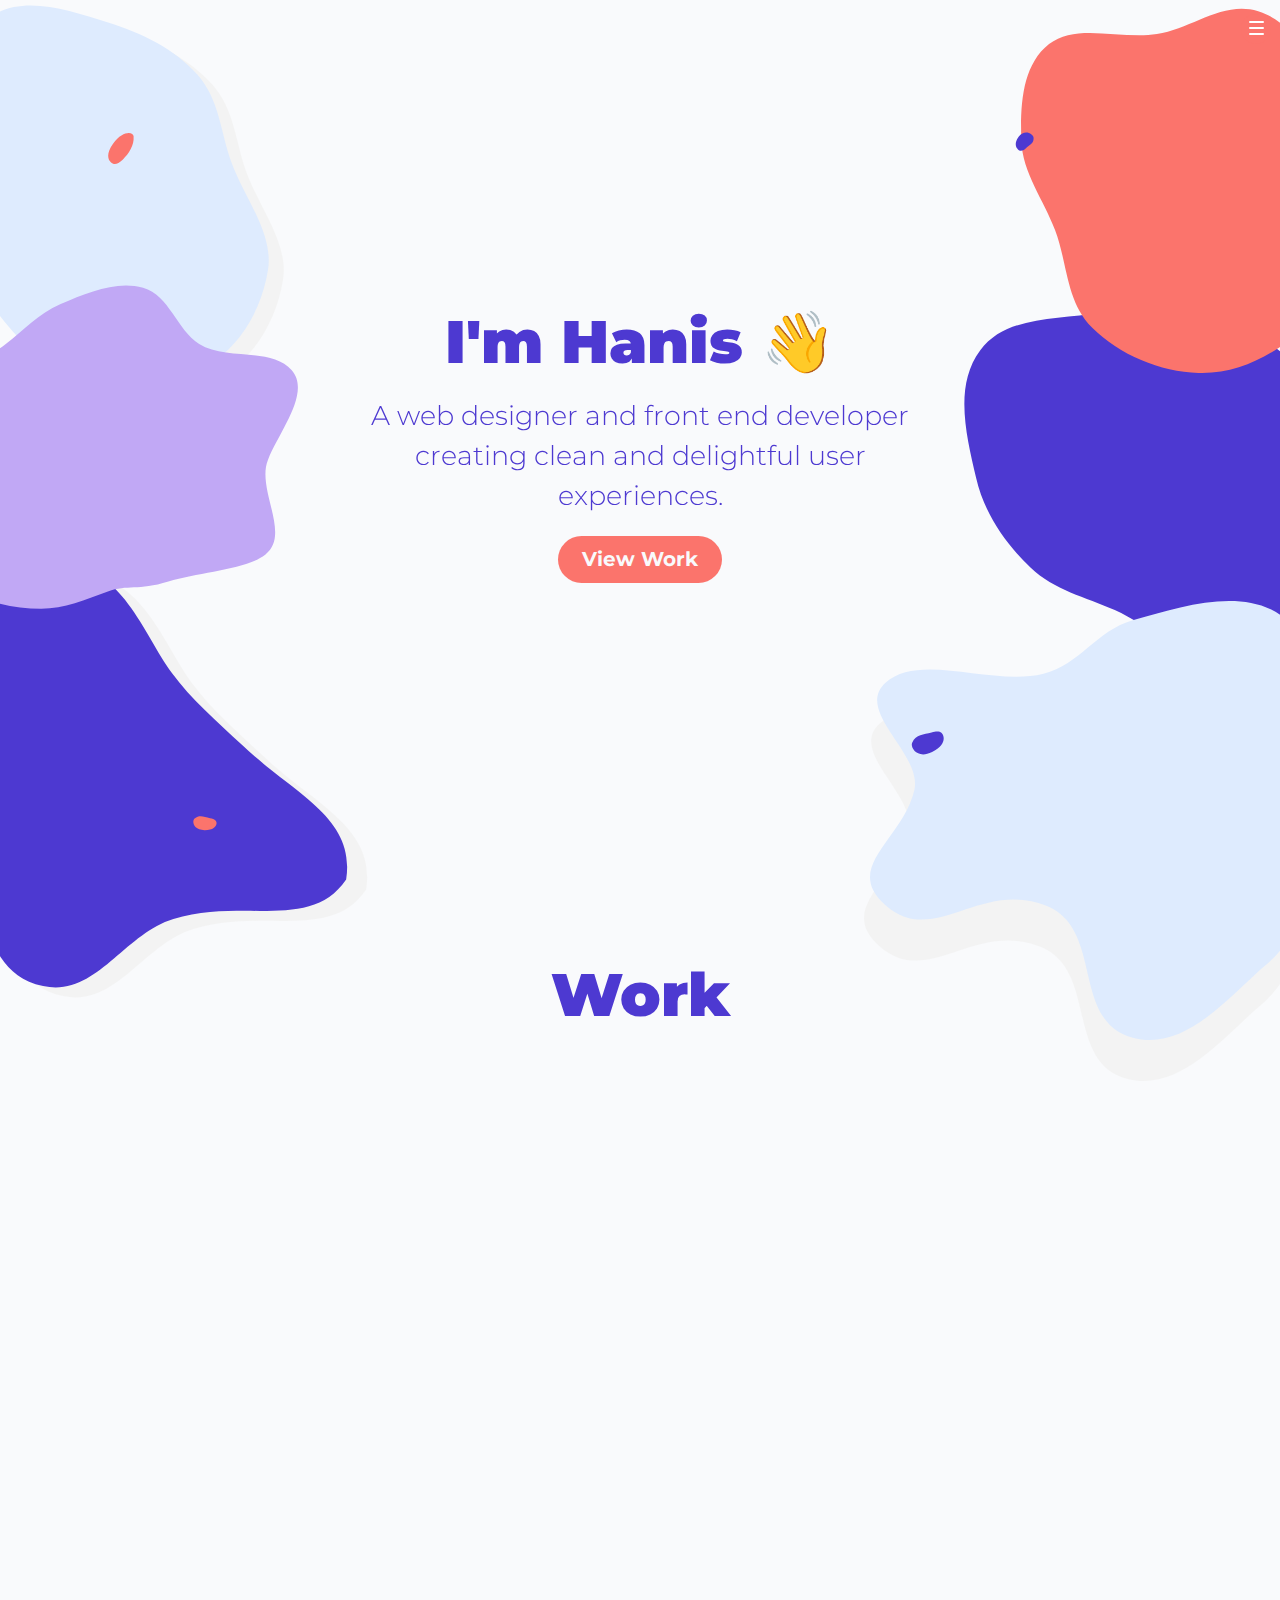
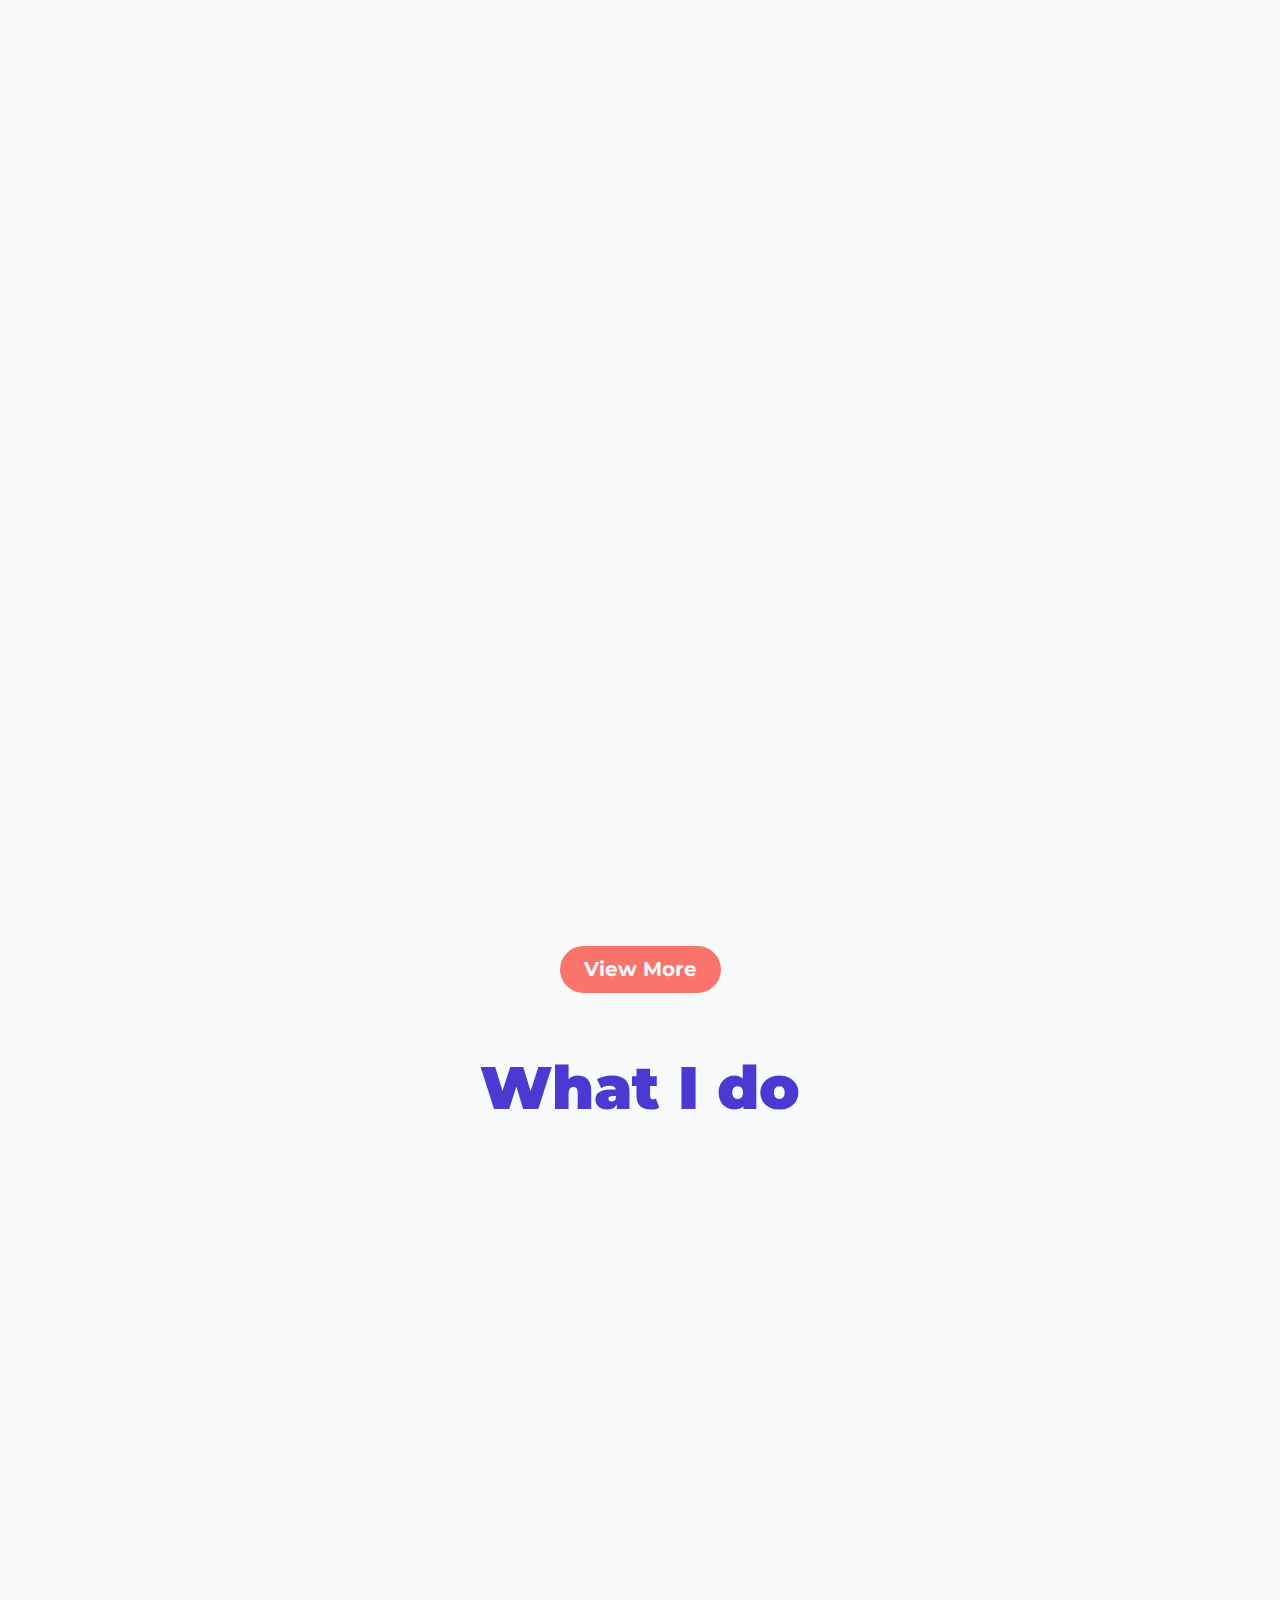
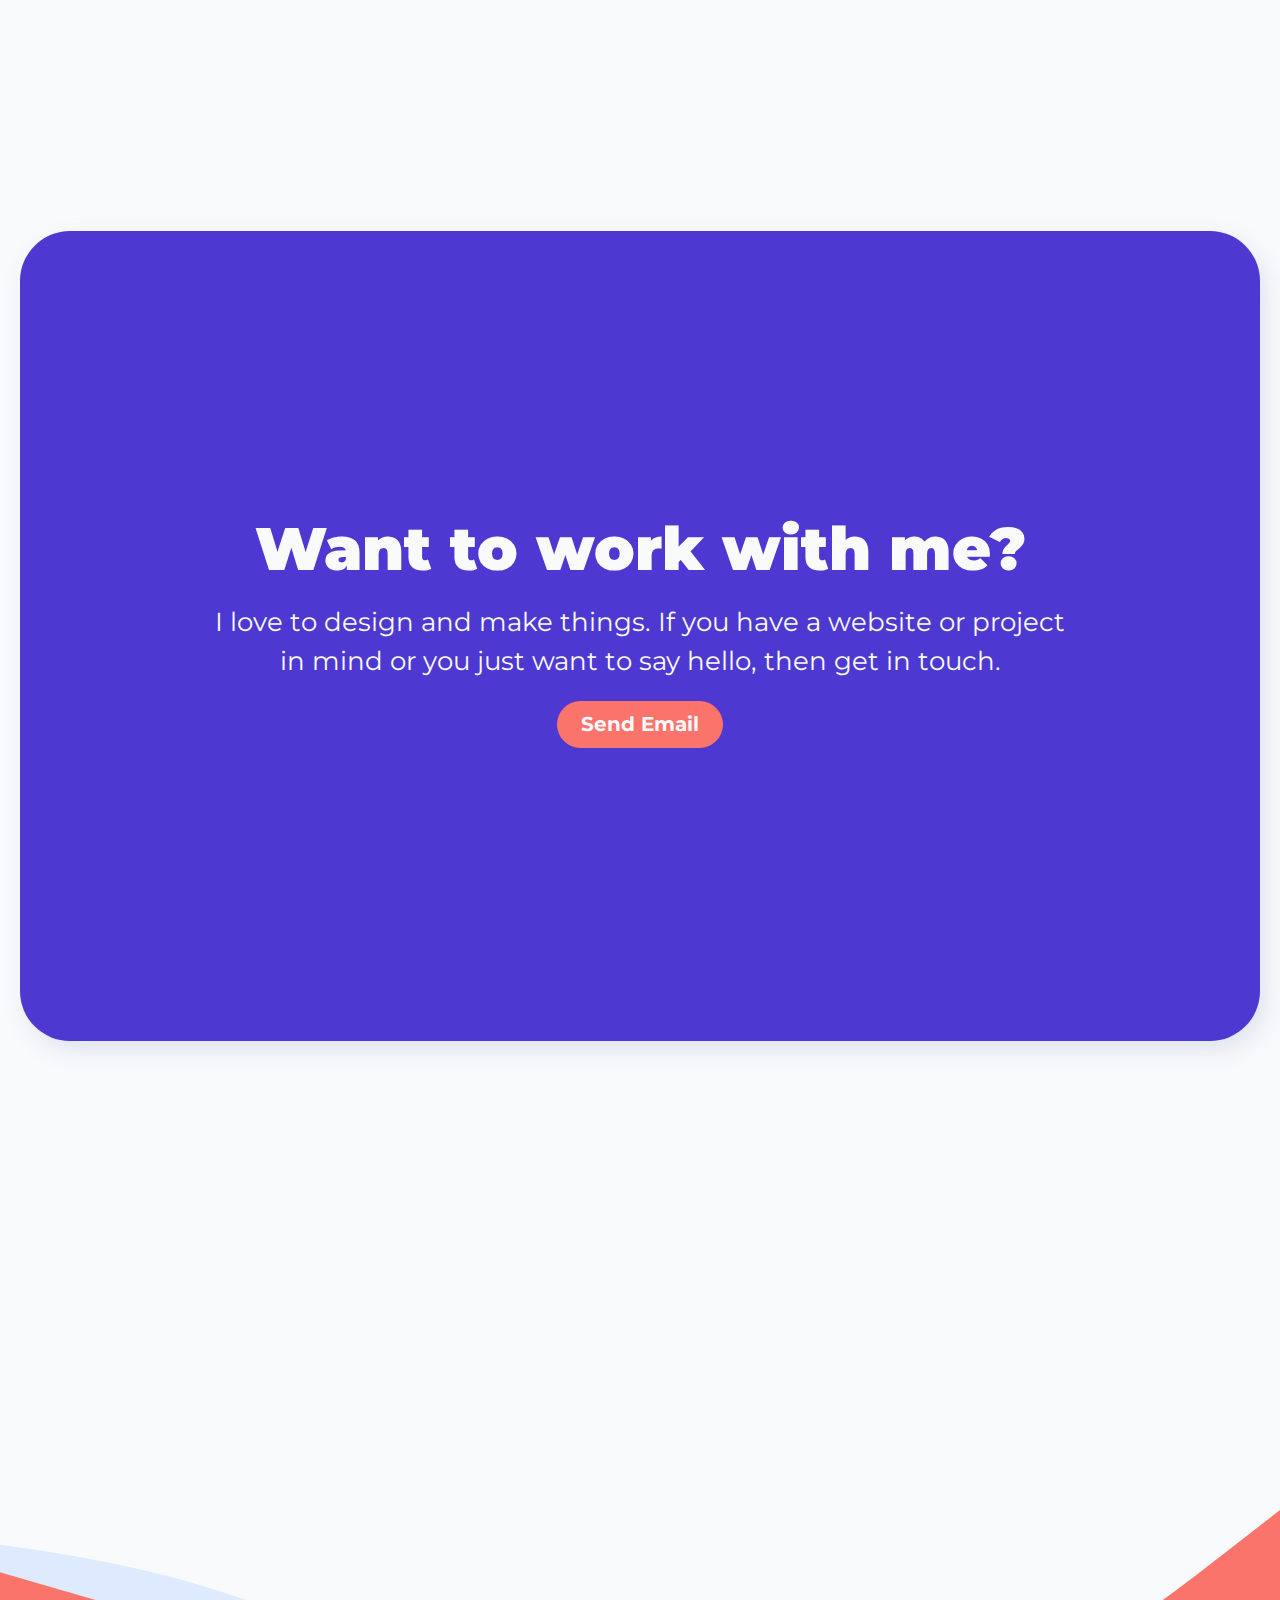
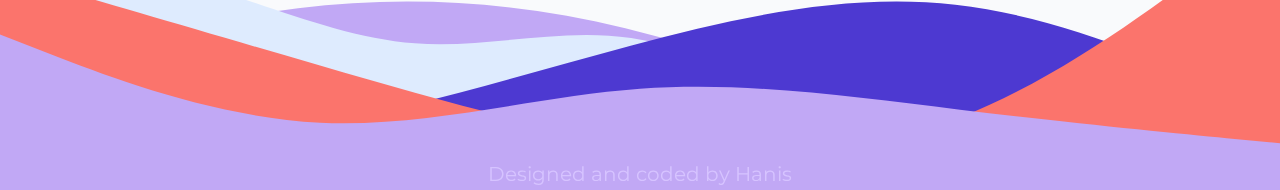
==== commit 68b33a44: "Update main and work page" ====
--- a/index.html
+++ b/index.html
@@ -184,8 +184,8 @@
                   <h3>Rogue Pickings</h3>
                   <span>Web Development</span>
                   <p>
-                    Rogue Pickings is a sample site for a food truck company. It
-                    features a responsive one-page website coded using HTML and
+                    Rogue Pickings is a sample page for a food truck company. It
+                    features a responsive one-page site coded using HTML and
                     CSS.
                   </p>
                 </div>
@@ -194,7 +194,7 @@
             <a href="work/kopikaw-overview.html">
               <article id="article-b" data-aos-delay="700">
                 <img
-                  src="img/kopikaw-preview.jpg"
+                  src="img/kopikaw-preview-main.png"
                   alt="Kopikaw logo preview"
                   data-aos="fade-left"
                   data-aos-duration="1500"
@@ -204,7 +204,7 @@
                   data-aos="fade-in"
                   data-aos-duration="1500"
                 >
-                  <h3>Kopikaw Coffee</h3>
+                  <h3>Kopikaw</h3>
                   <span>Brand Identity</span>
                   <p>
                     Kopikaw is a coffee shop concept. It features a full brand
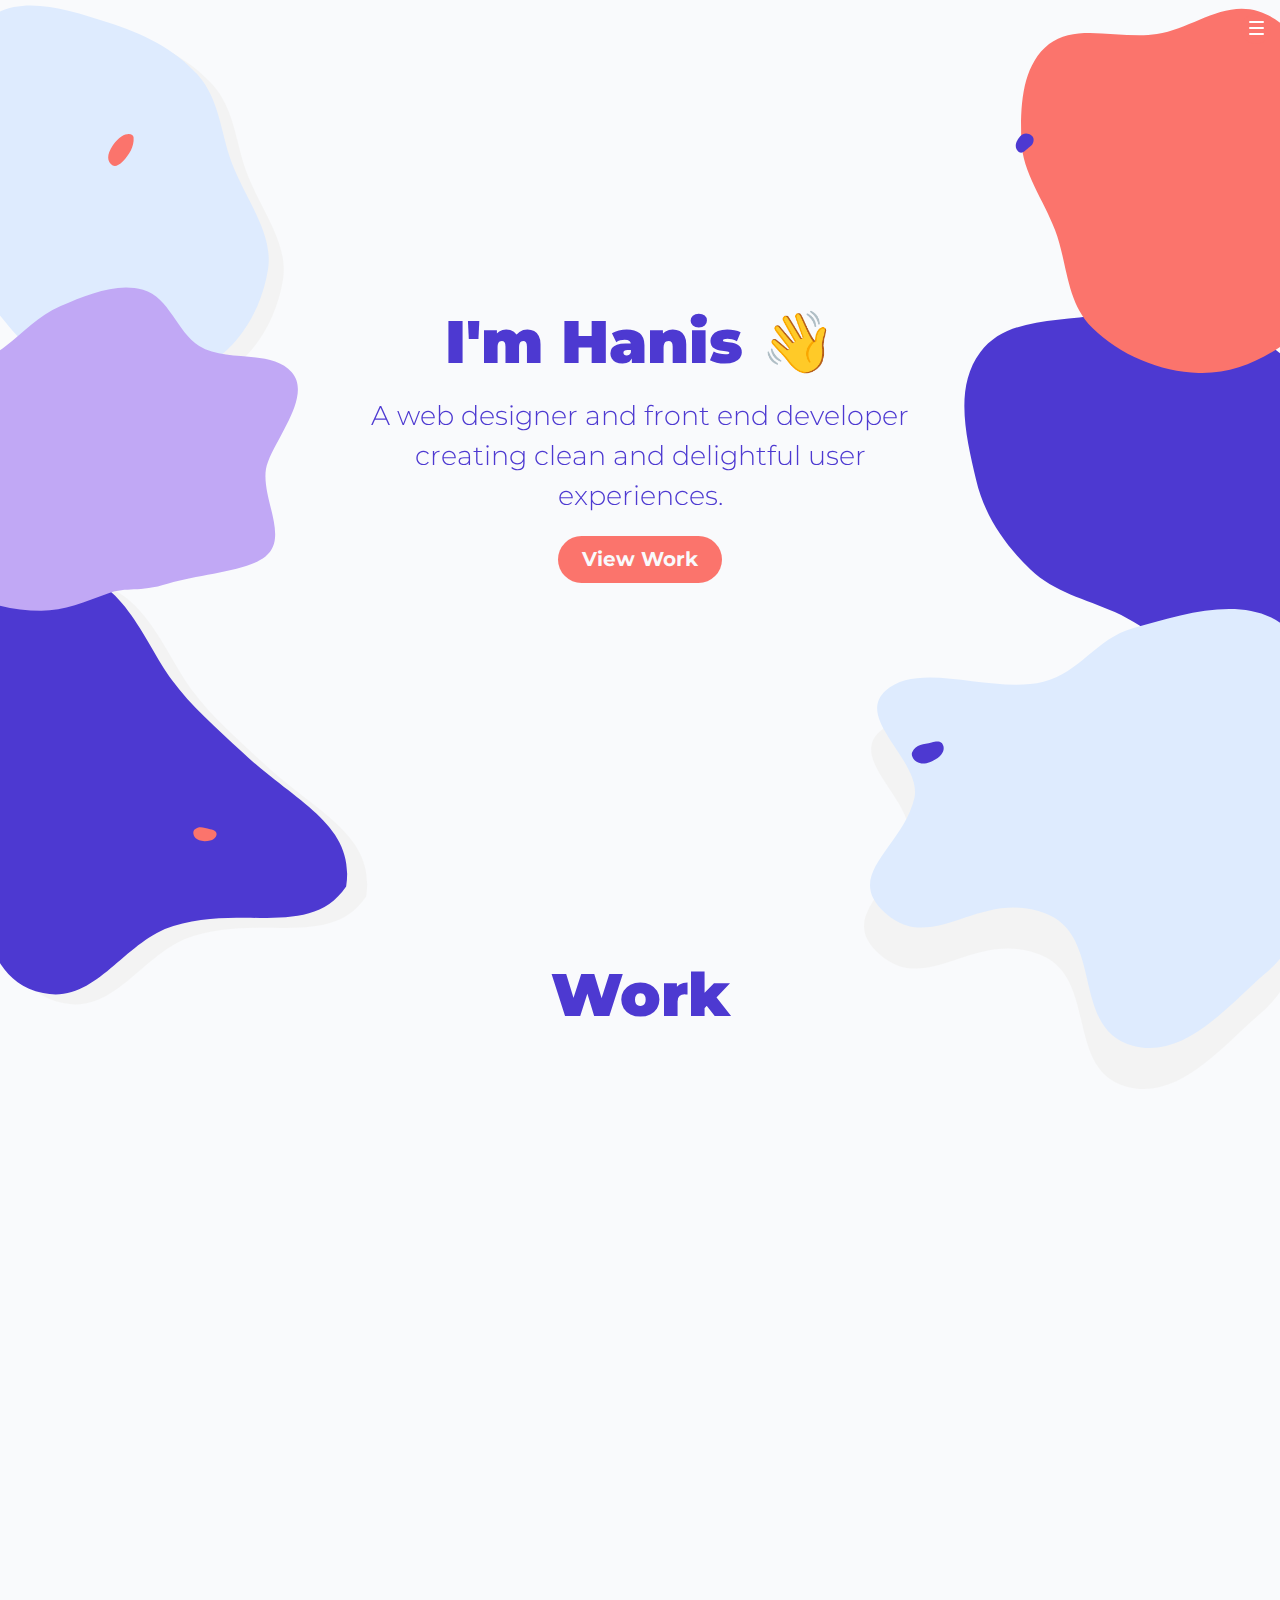
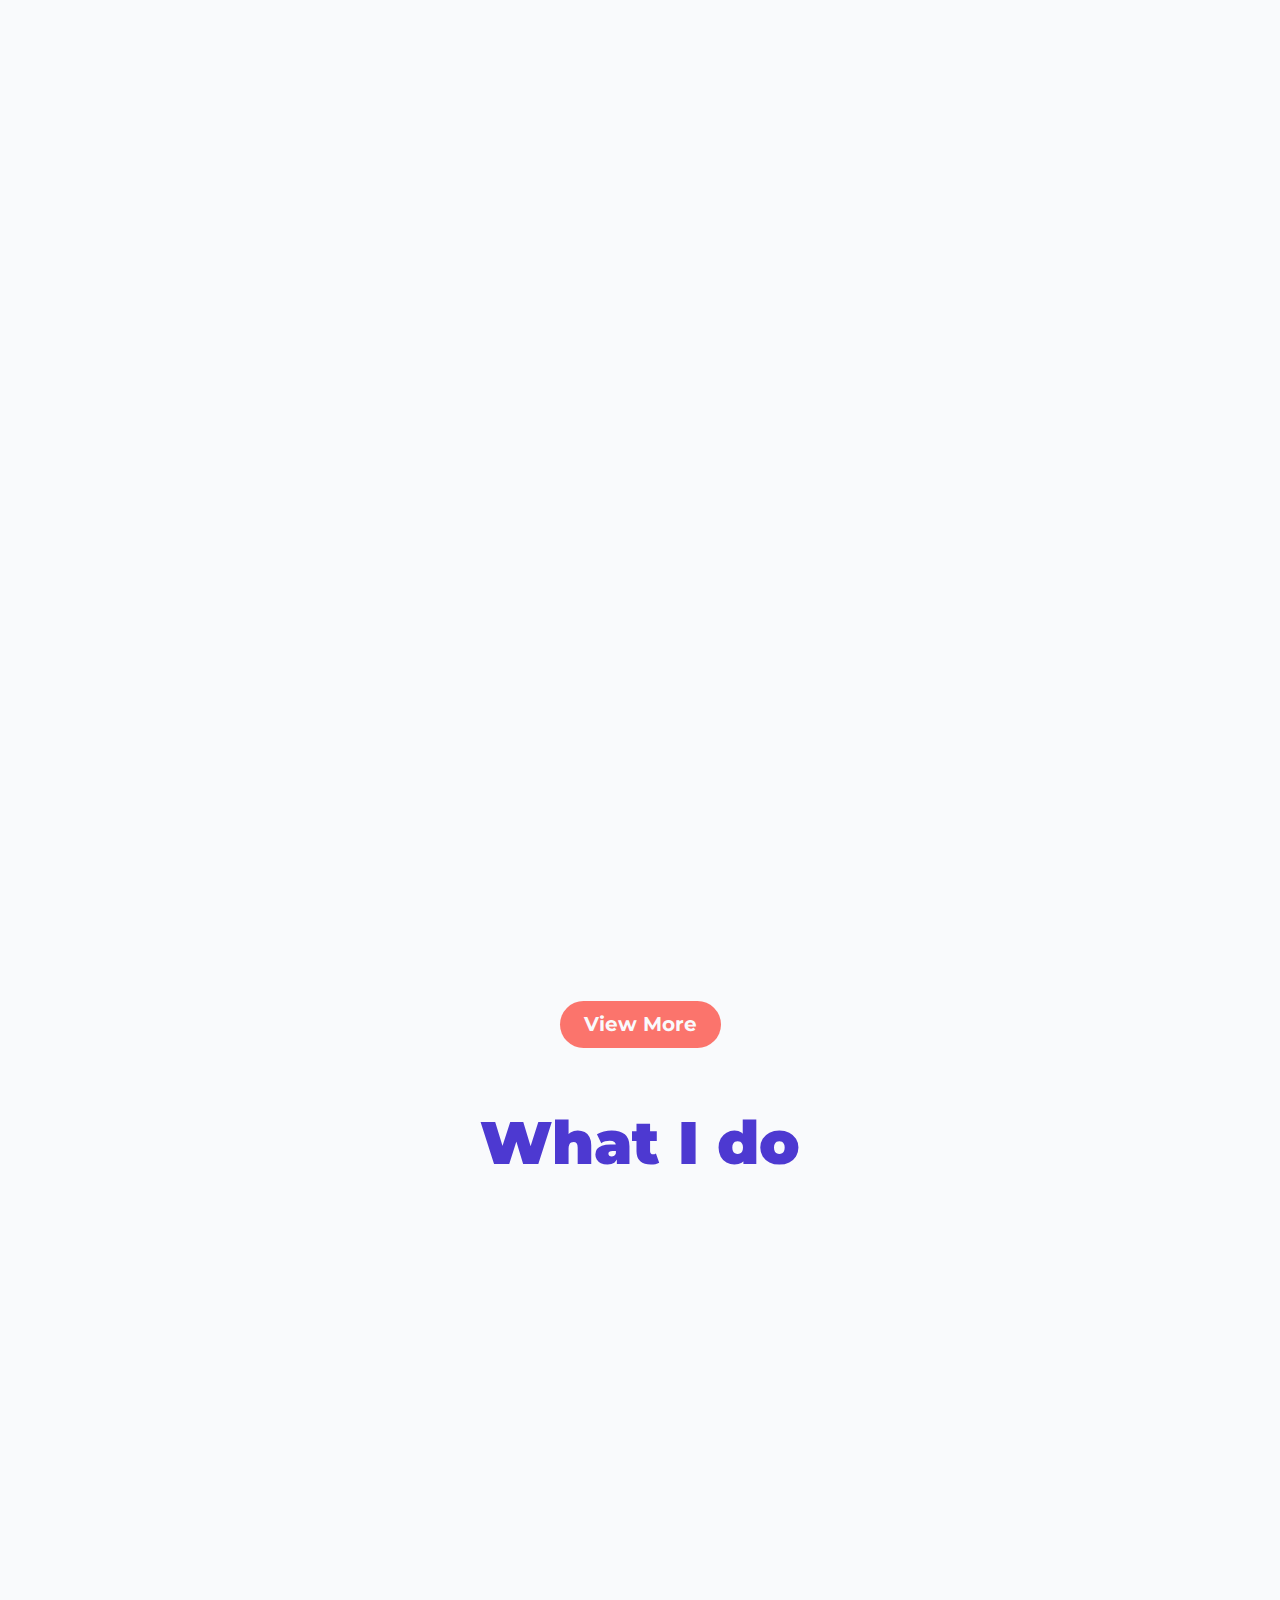
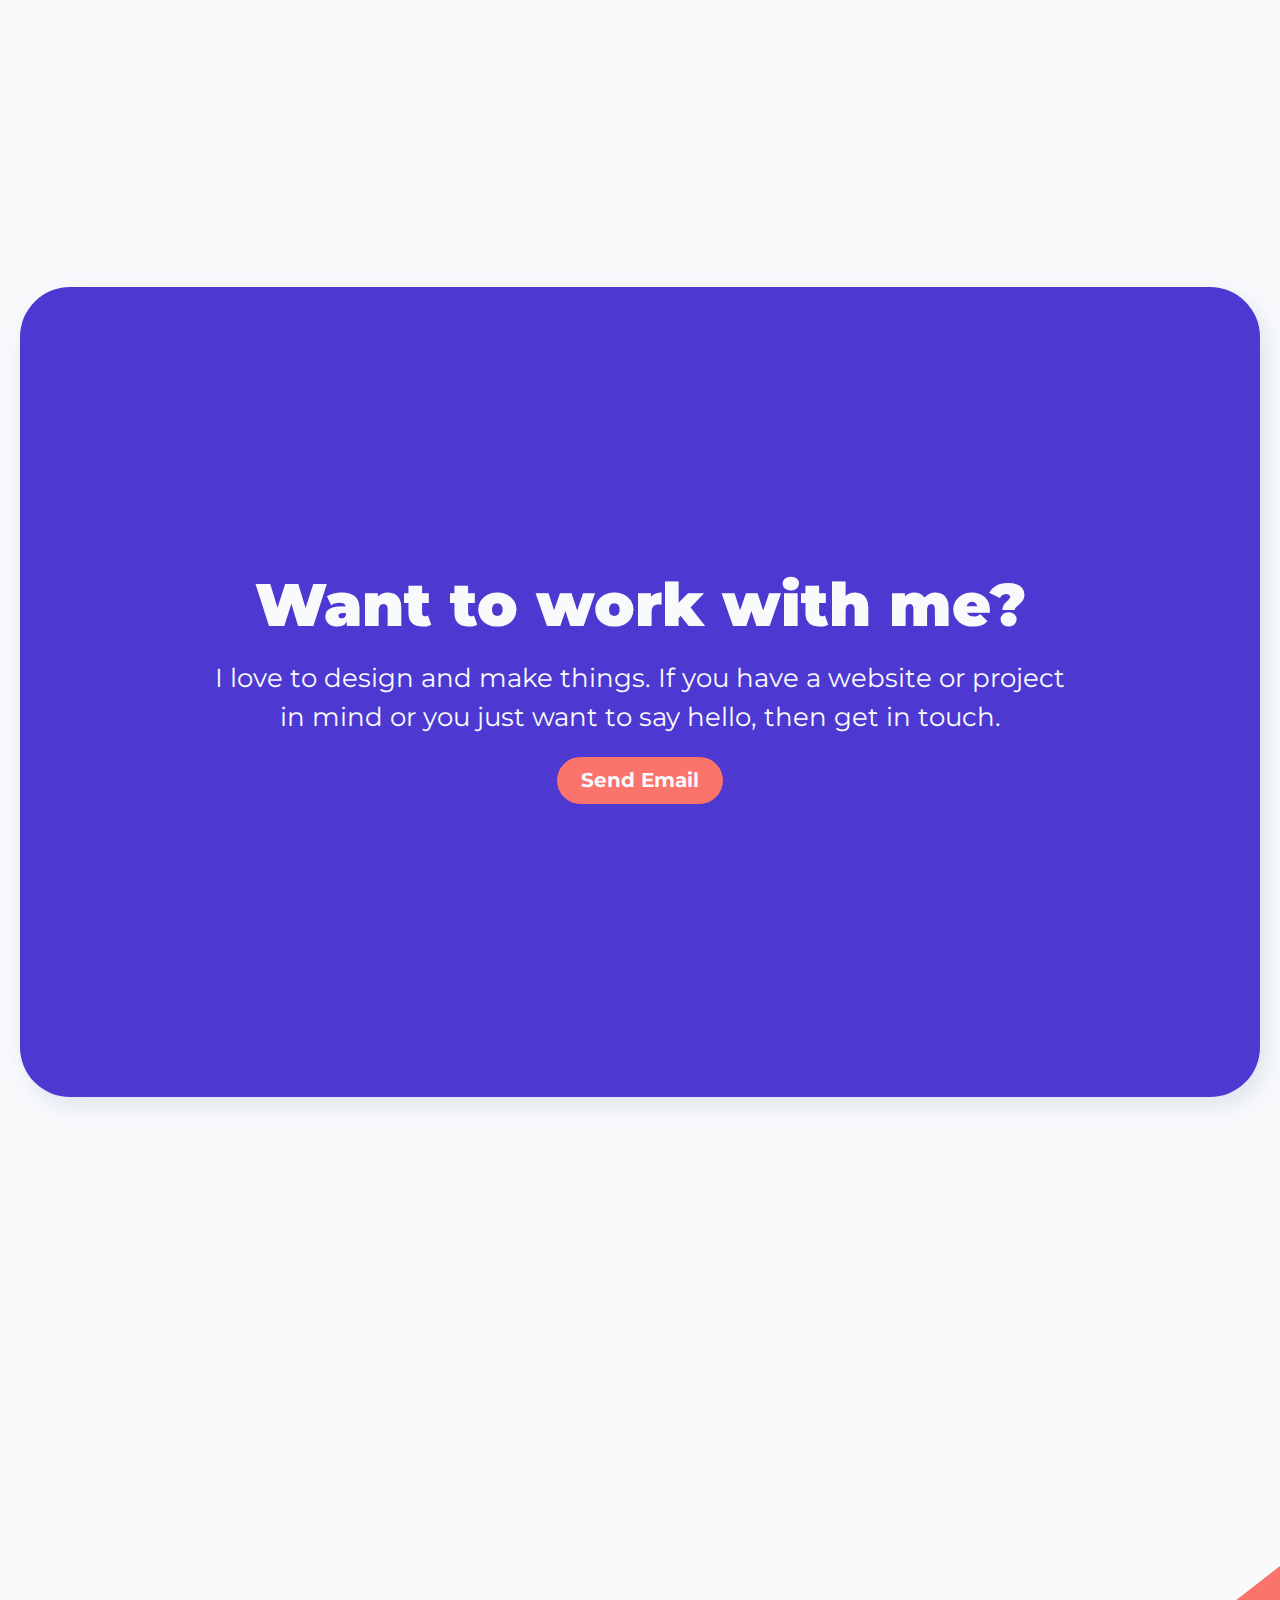
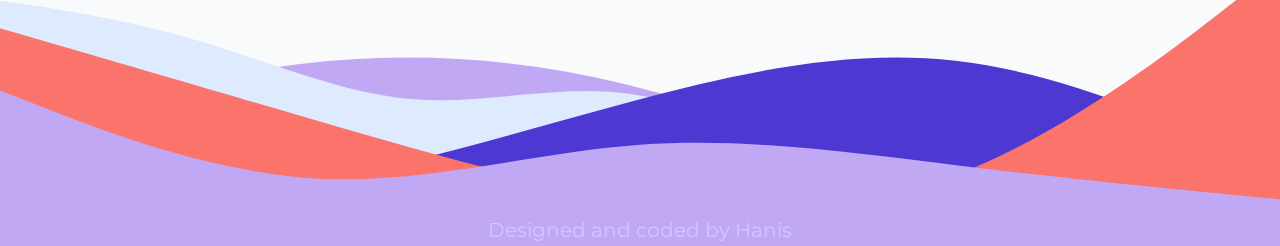
==== commit c3f1359b: "Update detail on sit conmigo, home and more work page" ====
--- a/index.html
+++ b/index.html
@@ -6,7 +6,7 @@
     <meta name="title" content="Hanis Noor - Web Designer and Developer" />
     <meta
       name="description"
-      content="Hanis Noor is a front-end web designer and developer creating custom and stunning websites."
+      content="Hanis Noor is a web designer and front-end developer."
     />
     <meta property="og:type" content="website" />
     <meta property="og:url" content="https://hanisnoor.com/" />
@@ -16,7 +16,7 @@
     />
     <meta
       property="og:description"
-      content="Hanis Noor is a front-end web designer and developer creating custom and stunning websites."
+      content="Hanis Noor is a web designer and front-end developer."
     />
     <meta
       property="og:image"
@@ -30,7 +30,7 @@
     />
     <meta
       property="twitter:description"
-      content="Hanis Noor is a front-end web designer and developer creating custom and stunning websites."
+      content="Hanis Noor is a web designer and front-end developer."
     />
     <meta
       property="twitter:image"
@@ -121,6 +121,47 @@
         <div class="wrapper-container">
           <h1>Work</h1>
           <div class="content-wrapper">
+            <a href="work/sit-conmigo-overview.html">
+              <article>
+                <img
+                  src="img/sit-conmigo-preview.png"
+                  alt="Sit Conmigo website previews on desktop and phone browsers"
+                  data-aos="fade-right"
+                  data-aos-duration="1500"
+                />
+                <div
+                  class="work-text"
+                  data-aos="fade-in"
+                  data-aos-duration="1500"
+                >
+                  <h3>Sit Conmigo</h3>
+                  <span>Web Design</span>
+                  <p>
+                    Sit Conmigo is an ethical, sustainable chair company concept. It is a one-page website that features desktop, tablet and mobile designs.
+                </div>
+              </article>
+            </a>
+            <a href="work/kopikaw-overview.html">
+              <article id="article-b" data-aos-delay="700">
+                <img
+                  src="img/kopikaw-preview-main.png"
+                  alt="Kopikaw logo preview"
+                  data-aos="fade-left"
+                  data-aos-duration="1500"
+                />
+                <div
+                  class="work-text"
+                  data-aos="fade-in"
+                  data-aos-duration="1500"
+                >
+                  <h3>Kopikaw</h3>
+                  <span>Brand Identity</span>
+                  <p>
+                    Kopikaw is a coffee shop concept. It features a full brand identity and style guideline to support the brand personality and messaging.
+                  </p>
+                </div>
+              </article>
+            </a>
             <a href="work/tea-time-overview.html">
               <article>
                 <img
@@ -164,53 +205,6 @@
                     Nexus Voyage is a space travel website concept that is coded with
                     HTML and CSS. It is fully responsive across mobile, tablet
                     and desktop devices.
-                  </p>
-                </div>
-              </article>
-            </a>
-            <a href="work/rogue-pickings-overview.html">
-              <article data-aos-delay="500">
-                <img
-                  src="img/rogue-pickings-preview.png"
-                  alt="Rogue Pickings website previews on desktop and phone browsers"
-                  data-aos="fade-right"
-                  data-aos-duration="1500"
-                />
-                <div
-                  class="work-text"
-                  data-aos="fade-in"
-                  data-aos-duration="1500"
-                >
-                  <h3>Rogue Pickings</h3>
-                  <span>Web Development</span>
-                  <p>
-                    Rogue Pickings is a sample page for a food truck company. It
-                    features a responsive one-page site coded using HTML and
-                    CSS.
-                  </p>
-                </div>
-              </article>
-            </a>
-            <a href="work/kopikaw-overview.html">
-              <article id="article-b" data-aos-delay="700">
-                <img
-                  src="img/kopikaw-preview-main.png"
-                  alt="Kopikaw logo preview"
-                  data-aos="fade-left"
-                  data-aos-duration="1500"
-                />
-                <div
-                  class="work-text"
-                  data-aos="fade-in"
-                  data-aos-duration="1500"
-                >
-                  <h3>Kopikaw</h3>
-                  <span>Brand Identity</span>
-                  <p>
-                    Kopikaw is a coffee shop concept. It features a full brand
-                    identity guideline which includes the color scheme, logo,
-                    typescale, and imagery to support the brand personality and
-                    messaging.
                   </p>
                 </div>
               </article>
--- a/css/main.css
+++ b/css/main.css
@@ -1115,7 +1115,7 @@
   #work-page {
     padding: 40px 140px;
     margin: 0 auto;
-    max-width: 1600px;
+    max-width: 1300px;
   }
 
   #work-page .button-container {
